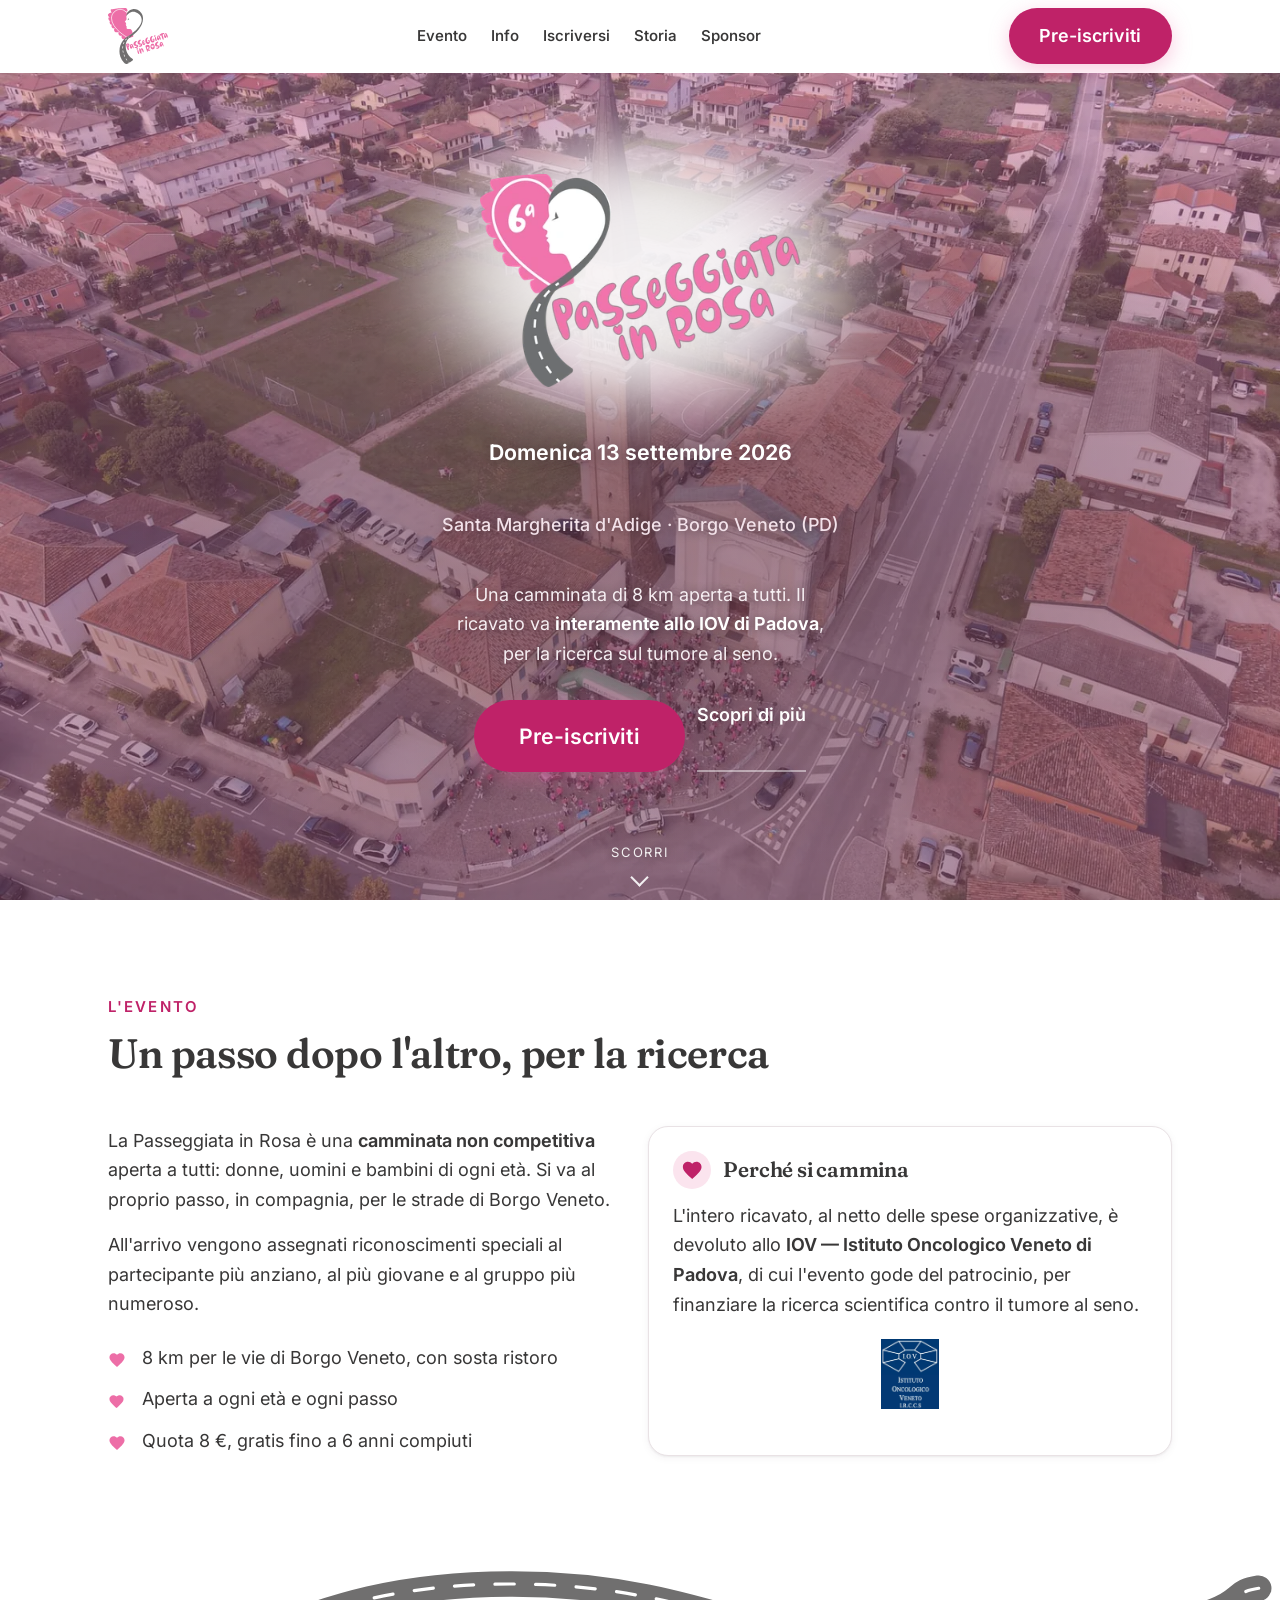
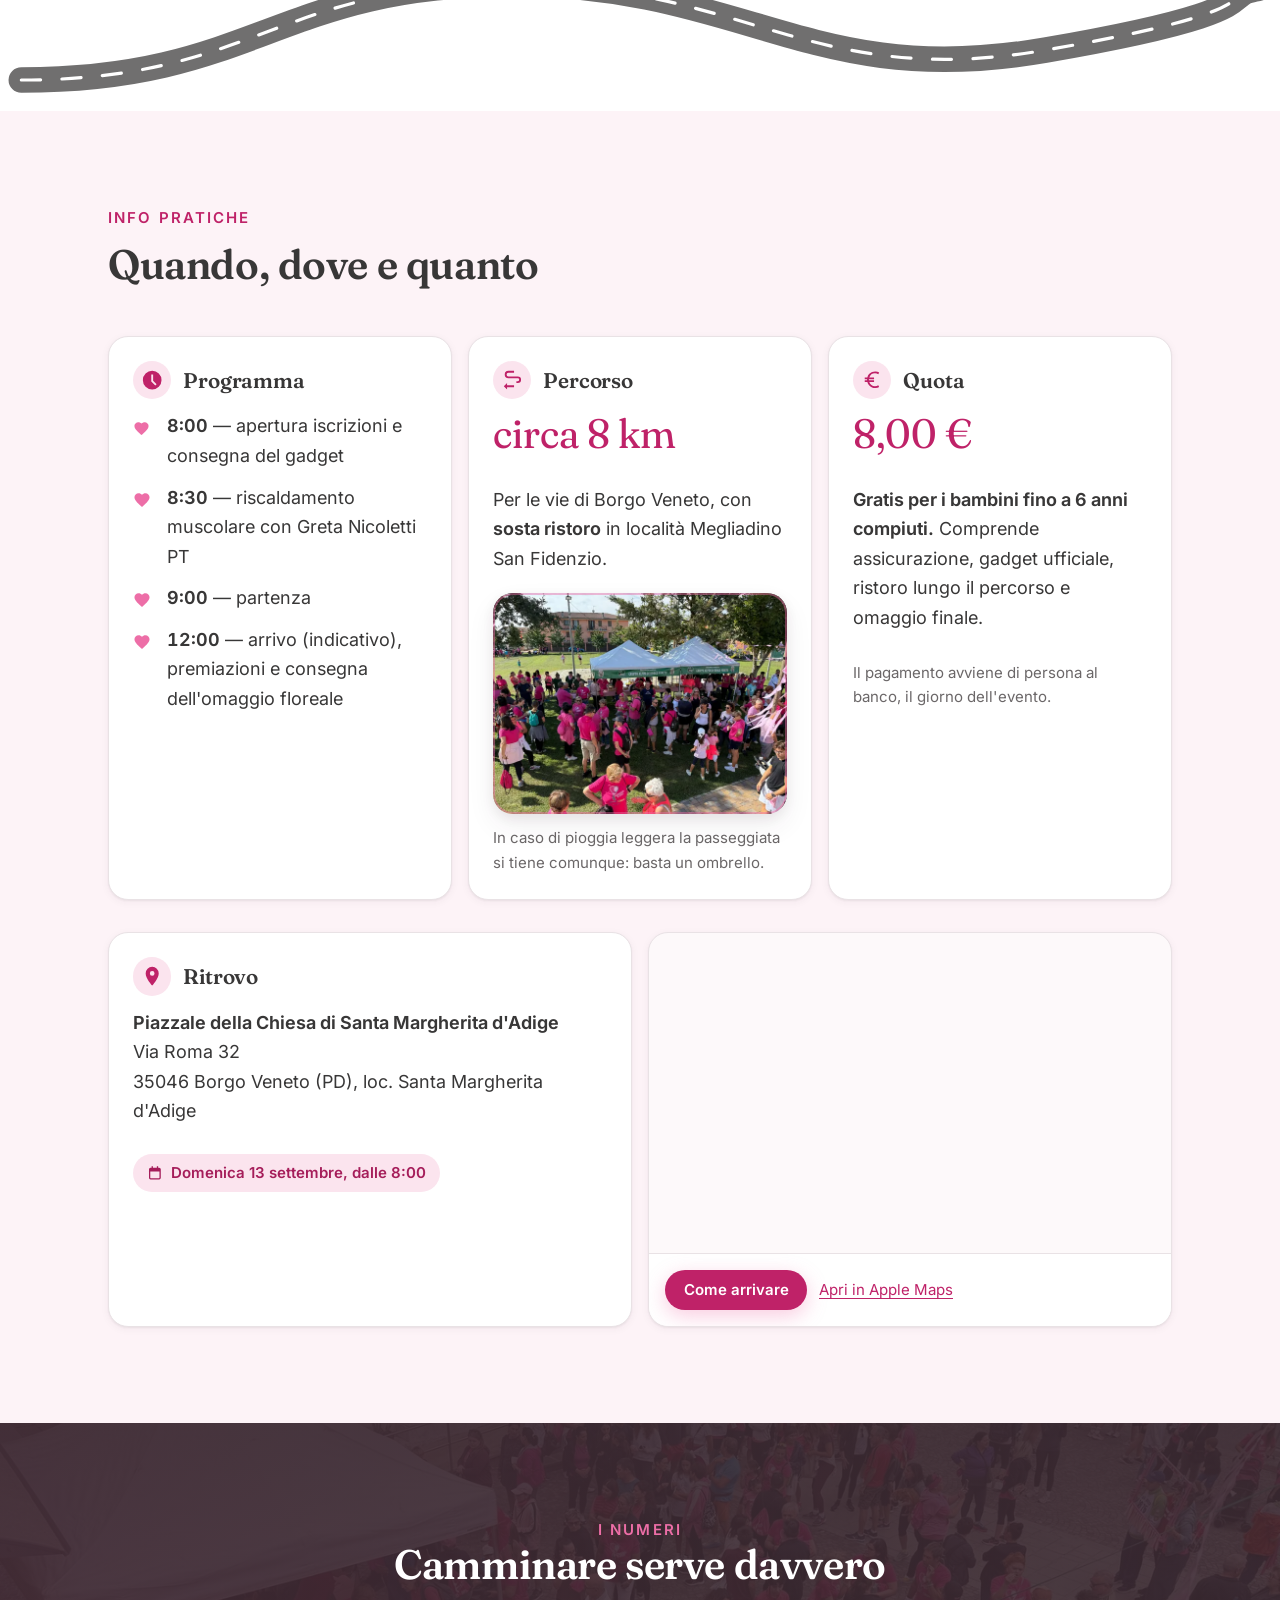
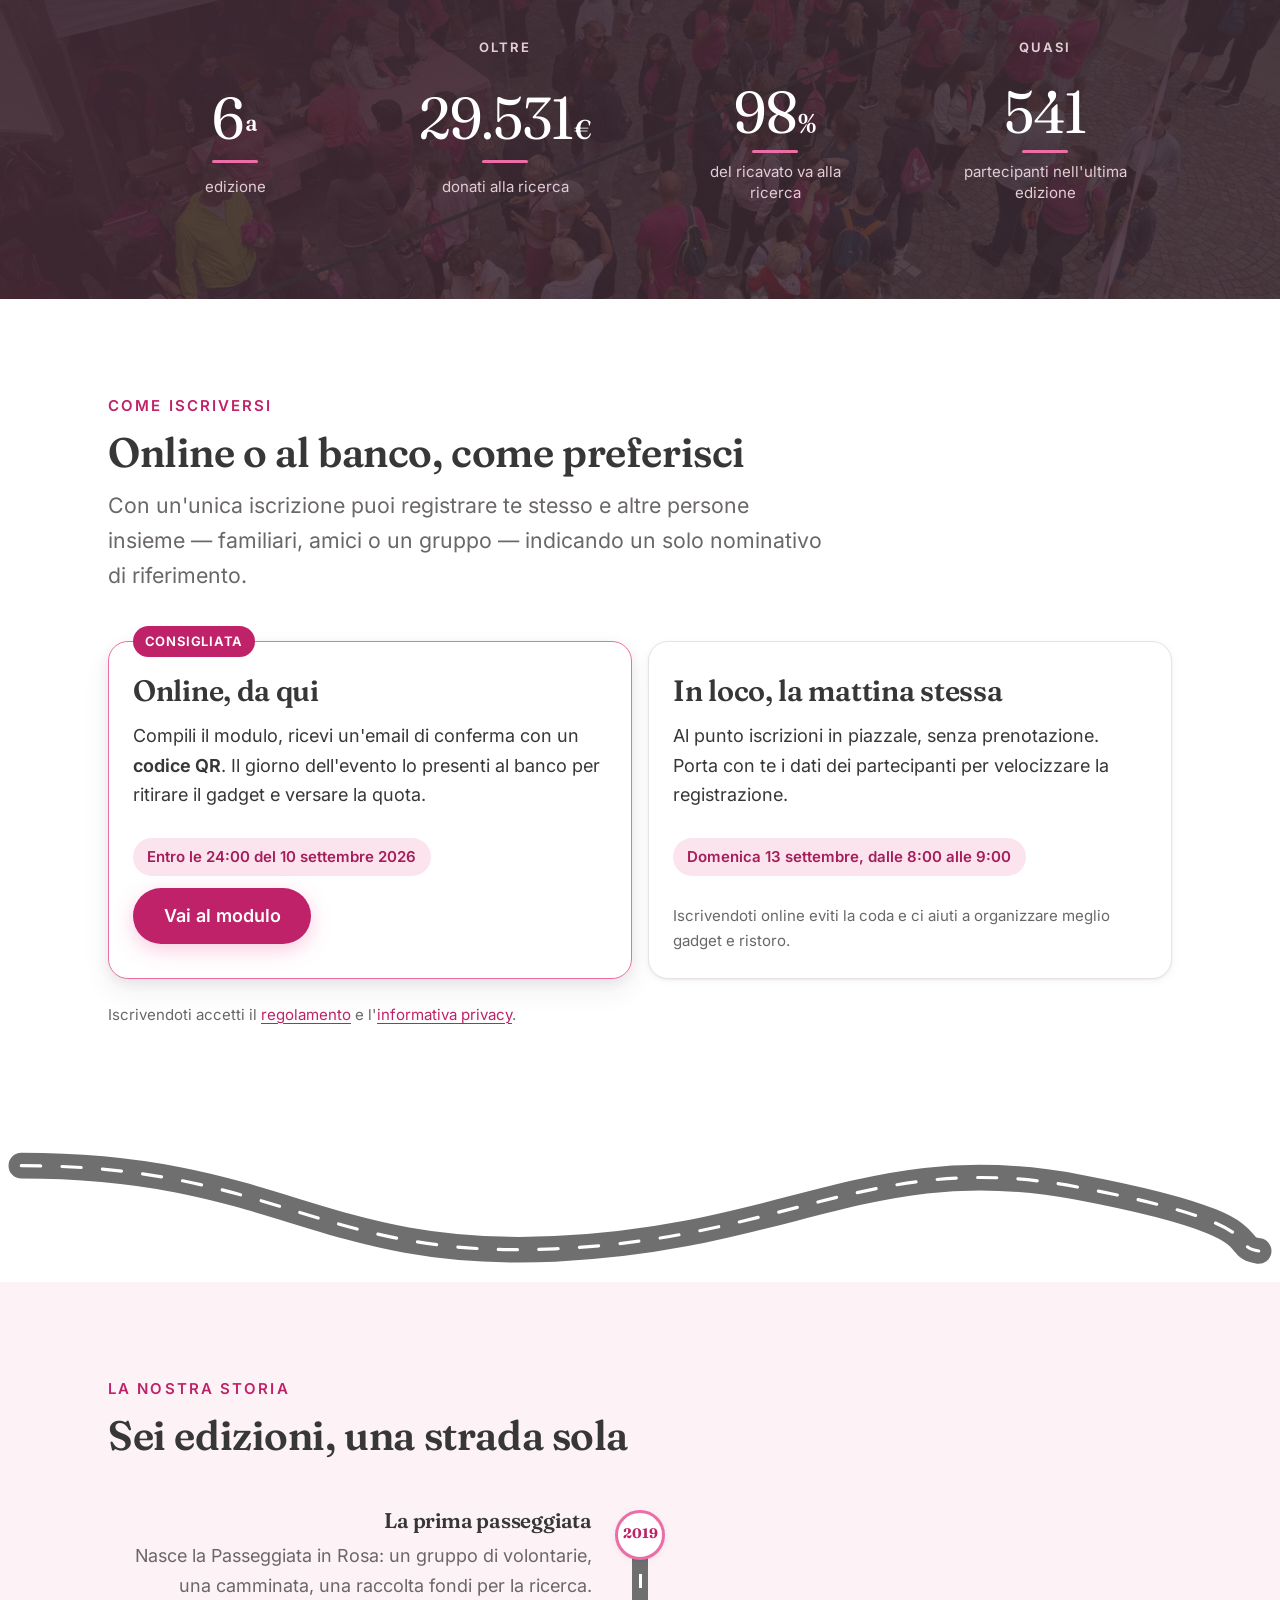
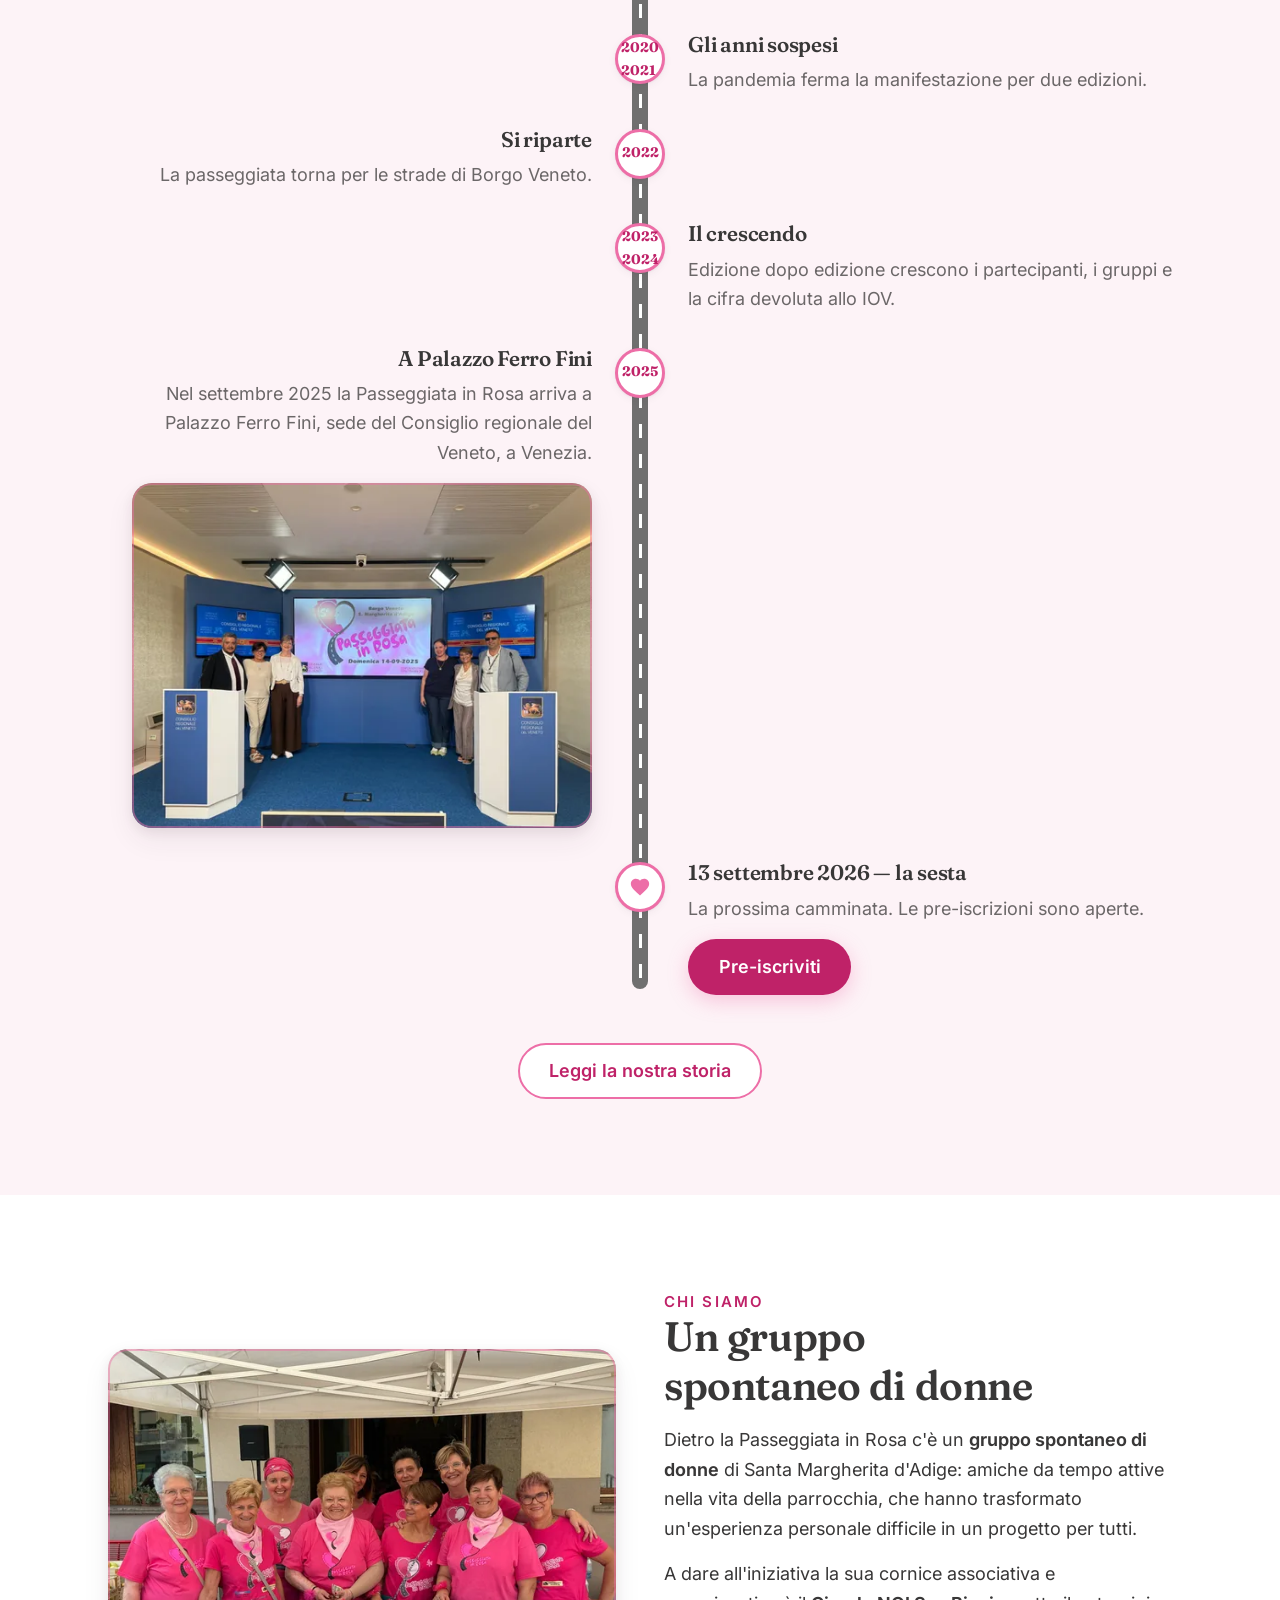
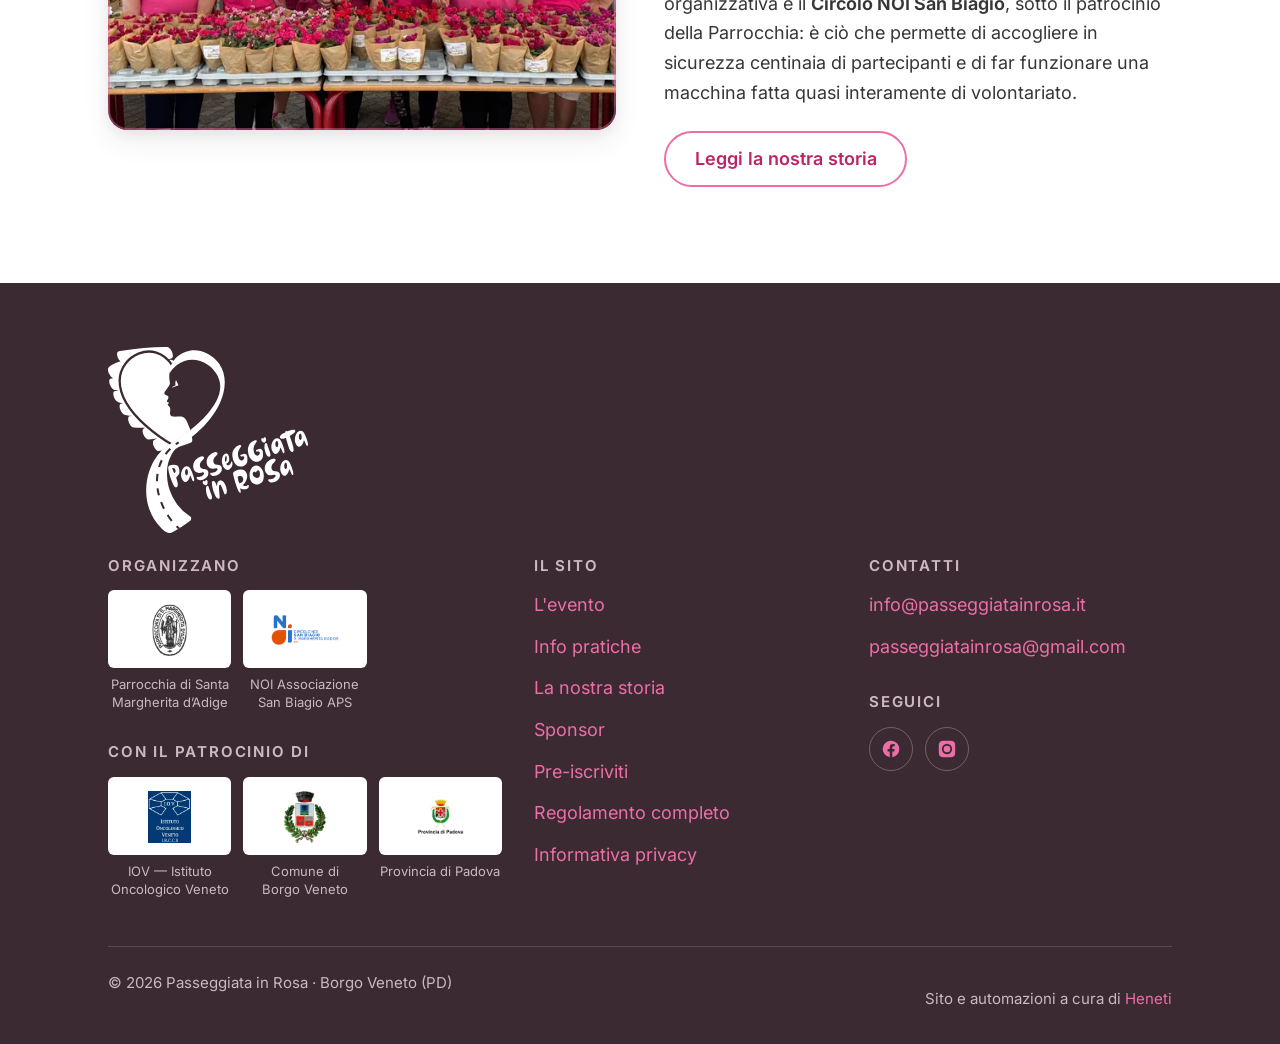
==== index.html @ 92f06113 "Loghi istituzionali con didascalia, indirizzo corretto e rifiniture di testo TESSERE UNIFORMI CON DI" ====
<!DOCTYPE html>
<html lang="it">
<head>
<meta charset="utf-8">
<meta name="viewport" content="width=device-width, initial-scale=1, viewport-fit=cover">
<title>Passeggiata in Rosa — Camminata benefica · 13 settembre 2026, Borgo Veneto</title>
<meta name="description" content="Camminata non competitiva di 8 km a Borgo Veneto (PD), domenica 13 settembre 2026. Il ricavato è interamente devoluto allo IOV di Padova per la ricerca sul tumore al seno. Quota 8 €, gratis fino a 6 anni compiuti.">

<!-- TODO GO-LIVE: togliere questa riga dopo il test end-to-end del form.
     Finche' c'e', il sito resta invisibile a Google. -->
<meta name="robots" content="noindex">

<link rel="canonical" href="https://passeggiatainrosa.it/">

<link rel="icon" href="/favicon.ico" sizes="32x32">
<link rel="icon" type="image/svg+xml" href="/assets/img/favicon.svg">
<link rel="icon" type="image/png" sizes="32x32" href="/assets/img/favicon-32.png">
<link rel="icon" type="image/png" sizes="16x16" href="/assets/img/favicon-16.png">
<link rel="apple-touch-icon" href="/assets/img/apple-touch-icon.png">
<meta name="theme-color" content="#3b2a32">

<meta property="og:type" content="website">
<meta property="og:locale" content="it_IT">
<meta property="og:title" content="Passeggiata in Rosa — Camminata benefica · 13 settembre 2026">
<meta property="og:description" content="Camminata non competitiva a Borgo Veneto. Il ricavato va allo IOV di Padova per la ricerca sul tumore al seno.">
<meta property="og:url" content="https://passeggiatainrosa.it/">
<meta property="og:image" content="https://passeggiatainrosa.it/assets/img/og-image.jpg">
<meta name="twitter:card" content="summary_large_image">
<meta name="twitter:title" content="Passeggiata in Rosa — Camminata benefica · 13 settembre 2026">

<link rel="preload" as="font" type="font/woff2" href="/assets/fonts/inter-latin-variable.woff2" crossorigin>
<link rel="preload" as="image" fetchpriority="high"
      imagesrcset="/assets/foto/foto-hero-640.webp 640w, /assets/foto/foto-hero-1000.webp 1000w, /assets/foto/foto-hero-1400.webp 1400w, /assets/foto/foto-hero-2000.webp 2000w"
      imagesizes="100vw">
<link rel="preload" as="image" fetchpriority="high"
      imagesrcset="/assets/img/logo-6a-edizione-400.webp 400w, /assets/img/logo-6a-edizione-640.webp 640w, /assets/img/logo-6a-edizione-900.webp 900w, /assets/img/logo-6a-edizione-1300.webp 1300w, /assets/img/logo-6a-edizione-1800.webp 1800w"
      imagesizes="(min-width: 640px) 320px, 62vw">
<link rel="stylesheet" href="/assets/css/base.css">
<link rel="stylesheet" href="/assets/css/site.css">
</head>
<body>

<a class="salta-al-contenuto" href="#contenuto">Salta al contenuto</a>

<!-- Sprite delle icone: definito una volta, riusato con <use>. -->
<svg width="0" height="0" style="position:absolute" aria-hidden="true" focusable="false">
  <symbol id="i-cuore" viewBox="0 0 24 24"><path d="M12 21.35l-1.45-1.32C5.4 15.36 2 12.28 2 8.5 2 5.42 4.42 3 7.5 3c1.74 0 3.41.81 4.5 2.09C13.09 3.81 14.76 3 16.5 3 19.58 3 22 5.42 22 8.5c0 3.78-3.4 6.86-8.55 11.54L12 21.35z"/></symbol>
  <symbol id="i-calendario" viewBox="0 0 24 24"><path d="M7 2v2H5.5A2.5 2.5 0 0 0 3 6.5v13A2.5 2.5 0 0 0 5.5 22h13a2.5 2.5 0 0 0 2.5-2.5v-13A2.5 2.5 0 0 0 18.5 4H17V2h-2v2H9V2H7zm-2 8h14v9.5a.5.5 0 0 1-.5.5h-13a.5.5 0 0 1-.5-.5V10z"/></symbol>
  <symbol id="i-pin" viewBox="0 0 24 24"><path d="M12 2a7 7 0 0 0-7 7c0 5.25 7 13 7 13s7-7.75 7-13a7 7 0 0 0-7-7zm0 9.5A2.5 2.5 0 1 1 12 6.5a2.5 2.5 0 0 1 0 5z"/></symbol>
  <symbol id="i-percorso" viewBox="0 0 24 24"><path d="M18 15h-1.5v-2H18a1.5 1.5 0 0 0 0-3H8a4 4 0 0 1 0-8h6v2H8a2 2 0 0 0 0 4h10a3.5 3.5 0 0 1 0 7zM6.5 22 3 18.5 6.5 15v2.5H14v2H6.5V22z"/></symbol>
  <symbol id="i-euro" viewBox="0 0 24 24"><path d="M15 18.5A6.5 6.5 0 0 1 8.9 14H14v-2H8.52a6.6 6.6 0 0 1 0-1H14V9H8.9A6.5 6.5 0 0 1 15 4.5c1.3 0 2.5.38 3.5 1.04l1-1.73A8.5 8.5 0 0 0 6.8 9H4v2h2.5a8.6 8.6 0 0 0 0 1H4v2h2.8a8.5 8.5 0 0 0 12.7 5.19l-1-1.73A6.44 6.44 0 0 1 15 18.5z"/></symbol>
  <symbol id="i-orologio" viewBox="0 0 24 24"><path d="M12 2a10 10 0 1 0 0 20 10 10 0 0 0 0-20zm1 10.59 3.7 3.7-1.41 1.42L11 13.41V6h2v6.59z"/></symbol>
  <symbol id="i-facebook" viewBox="0 0 24 24"><path d="M22 12a10 10 0 1 0-11.56 9.88v-6.99H7.9V12h2.54V9.8c0-2.5 1.49-3.89 3.77-3.89 1.1 0 2.24.2 2.24.2v2.46h-1.26c-1.24 0-1.63.77-1.63 1.56V12h2.78l-.45 2.89h-2.33v6.99A10 10 0 0 0 22 12z"/></symbol>
  <symbol id="i-instagram" viewBox="0 0 24 24"><path d="M12 2.16c3.2 0 3.58.01 4.85.07 1.17.05 1.8.25 2.23.41.56.22.96.48 1.38.9.42.42.68.82.9 1.38.16.42.36 1.06.41 2.23.06 1.26.07 1.64.07 4.85s-.01 3.58-.07 4.85c-.05 1.17-.25 1.8-.41 2.23-.22.56-.48.96-.9 1.38-.42.42-.82.68-1.38.9-.42.16-1.06.36-2.23.41-1.26.06-1.64.07-4.85.07s-3.58-.01-4.85-.07c-1.17-.05-1.8-.25-2.23-.41a3.8 3.8 0 0 1-1.38-.9 3.8 3.8 0 0 1-.9-1.38c-.16-.42-.36-1.06-.41-2.23C2.17 15.58 2.16 15.2 2.16 12s.01-3.58.07-4.85c.05-1.17.25-1.8.41-2.23.22-.56.48-.96.9-1.38.42-.42.82-.68 1.38-.9.42-.16 1.06-.36 2.23-.41C8.42 2.17 8.8 2.16 12 2.16zm0 3.68a6.16 6.16 0 1 0 0 12.32 6.16 6.16 0 0 0 0-12.32zm0 10.16a4 4 0 1 1 0-8 4 4 0 0 1 0 8zm7.84-10.4a1.44 1.44 0 1 1-2.88 0 1.44 1.44 0 0 1 2.88 0z"/></symbol>
</svg>

<header class="intestazione">
  <div class="contenitore">
    <a class="intestazione__logo" href="#" aria-label="Passeggiata in Rosa — inizio pagina">
      <img src="/assets/img/logo-passeggiata-rosa.svg" alt="Passeggiata in Rosa" width="92" height="85">
    </a>

    <nav class="navigazione" aria-label="Sezioni della pagina">
      <ul>
        <li><a href="#evento">Evento</a></li>
        <li><a href="#info">Info</a></li>
        <li><a href="#iscriversi">Iscriversi</a></li>
        <li><a href="#storia">Storia</a></li>
        <li><a href="/sponsor.html">Sponsor</a></li>
      </ul>
    </nav>


    <button class="menu-bottone" type="button" aria-expanded="false" aria-controls="menu-mobile" aria-label="Apri il menu">
      <span></span><span></span><span></span>
    </button>

    <div class="intestazione__azione">
      <a class="btn btn--primario" href="/iscrizione.html">Pre-iscriviti</a>
    </div>
  </div>
</header>

<main id="contenuto">

  <!-- ==================== HERO ==================== -->
  <section class="hero">
    <!-- Il titolo vive dentro il logo disegnato a mano: qui serve solo ai
         motori di ricerca e ai lettori di schermo. -->
    <h1 class="sr-only">6ª Passeggiata in Rosa — domenica 13 settembre 2026, Santa Margherita d'Adige, Borgo Veneto</h1>

    <div class="hero__foto">
      <picture>
        <source type="image/webp"
                srcset="/assets/foto/foto-hero-640.webp 640w,
                        /assets/foto/foto-hero-1000.webp 1000w,
                        /assets/foto/foto-hero-1400.webp 1400w,
                        /assets/foto/foto-hero-2000.webp 2000w"
                sizes="100vw">
        <img src="/assets/foto/foto-hero-1400.jpg" alt="" width="2000" height="1500" fetchpriority="high" decoding="async">
      </picture>
    </div>
    <div class="hero__velo"></div>

    <div class="contenitore hero__contenuto">

      <div class="hero__marchio">
        <picture>
          <source type="image/webp"
                  srcset="/assets/img/logo-6a-edizione-400.webp 400w,
                          /assets/img/logo-6a-edizione-640.webp 640w,
                          /assets/img/logo-6a-edizione-900.webp 900w,
                          /assets/img/logo-6a-edizione-1300.webp 1300w,
                          /assets/img/logo-6a-edizione-1800.webp 1800w"
                  sizes="(min-width: 640px) 320px, 62vw">
          <img src="/assets/img/logo-6a-edizione.png"
               alt="6ª Passeggiata in Rosa" width="900" height="598" fetchpriority="high">
        </picture>
      </div>

      <p class="hero__riga">Domenica 13 settembre 2026</p>

      <p class="hero__luogo">Santa Margherita d'Adige · Borgo Veneto (PD)</p>

      <p class="hero__causa">
        Una camminata di 8 km aperta a tutti. Il ricavato va
        <strong>interamente allo IOV di Padova</strong>, per la ricerca sul
        tumore al seno.
      </p>

      <div class="hero__azioni">
        <a class="btn btn--primario btn--grande" href="/iscrizione.html">Pre-iscriviti</a>
        <a class="hero__scopri" href="#evento">Scopri di più</a>
      </div>
    </div>

    <a class="hero__scorri" href="#evento" aria-label="Scorri alla sezione successiva">
      <span>Scorri</span>
      <i></i>
    </a>
  </section>

  <!-- ==================== L'EVENTO ==================== -->
  <section class="sezione" id="evento">
    <div class="contenitore">
      <div class="sezione__intestazione" data-rivela="0">
        <p class="occhiello">L'evento</p>
        <h2>Un passo dopo l&#39;altro, per la ricerca</h2>
      </div>

      <div class="griglia griglia--2">
        <div data-rivela="1">
          <p>
            La Passeggiata in Rosa è una <strong>camminata non competitiva</strong>
            aperta a tutti: donne, uomini e bambini di ogni età. Si va al
            proprio passo, in compagnia, per le strade di Borgo Veneto.
          </p>
          <p>
            All'arrivo vengono assegnati riconoscimenti speciali al partecipante
            più anziano, al più giovane e al gruppo più numeroso.
          </p>

          <ul class="elenco-cuori" style="margin-top:var(--sp-5)">
            <li>8 km per le vie di Borgo Veneto, con sosta ristoro</li>
            <li>Aperta a ogni età e ogni passo</li>
            <li>Quota 8 €, gratis fino a 6 anni compiuti</li>
          </ul>
        </div>

        <div class="scheda-info" data-rivela="2">
          <h3>
            <svg class="scheda-info__icona" width="38" height="38" fill="currentColor" aria-hidden="true"><use href="#i-cuore"/></svg>
            Perché si cammina
          </h3>
          <p>
            L'intero ricavato, al netto delle spese organizzative, è devoluto
            allo <strong>IOV — Istituto Oncologico Veneto di Padova</strong>,
            di cui l'evento gode del patrocinio, per finanziare la ricerca
            scientifica contro il tumore al seno.
          </p>

          <span class="marchio-iov">
            <picture>
              <source type="image/webp" srcset="/assets/loghi/logo-iov-irccs.webp">
              <img src="/assets/loghi/logo-iov-irccs.jpg" alt="IOV — Istituto Oncologico Veneto" loading="lazy">
            </picture>
          </span>
        </div>
      </div>
    </div>
  </section>

  <div class="divisorio-strada" aria-hidden="true">
    <svg class="strada-curva" viewBox="0 0 1200 150" width="1200" height="150" fill="none">
      <path class="strada-curva__asfalto" d="M20 120 C 240 120, 260 30, 480 30 S 760 130, 980 92 S 1140 40, 1180 34"/>
      <path class="strada-curva__linea" d="M20 120 C 240 120, 260 30, 480 30 S 760 130, 980 92 S 1140 40, 1180 34"/>
    </svg>
  </div>

  <!-- ==================== INFO PRATICHE ==================== -->
  <section class="sezione sezione--velo" id="info">
    <div class="contenitore">
      <div class="sezione__intestazione" data-rivela="0">
        <p class="occhiello">Info pratiche</p>
        <h2>Quando, dove e quanto</h2>
      </div>

      <div class="griglia griglia--3" style="margin-bottom:var(--sp-6)">

        <div class="scheda-info" data-rivela="1">
          <h3><svg class="scheda-info__icona" width="38" height="38" fill="currentColor" aria-hidden="true"><use href="#i-orologio"/></svg> Programma</h3>
          <ul class="elenco-cuori">
            <li><span class="orario">8:00</span> — apertura iscrizioni e consegna del gadget</li>
            <li><span class="orario">8:30</span> — riscaldamento muscolare con Greta Nicoletti PT</li>
            <li><span class="orario">9:00</span> — partenza</li>
            <li><span class="orario">12:00</span> — arrivo (indicativo), premiazioni e consegna dell'omaggio floreale</li>
          </ul>
        </div>

        <div class="scheda-info" data-rivela="2">
          <h3><svg class="scheda-info__icona" width="38" height="38" fill="currentColor" aria-hidden="true"><use href="#i-percorso"/></svg> Percorso</h3>
          <p class="dato-grande">circa 8 km</p>
          <p>
            Per le vie di Borgo Veneto, con <strong>sosta ristoro</strong> in
            località Megliadino San Fidenzio.
          </p>
          <div class="foto foto--larga" style="margin-top:var(--sp-2)">
            <picture>
              <source type="image/webp" srcset="/assets/foto/ristoro-600.webp 600w, /assets/foto/ristoro-1200.webp 1200w" sizes="(min-width:900px) 360px, 90vw">
              <img src="/assets/foto/ristoro-1200.jpg" alt="Il ristoro lungo il percorso della Passeggiata in Rosa" width="1200" height="900" loading="lazy" decoding="async">
            </picture>
          </div>
          <p class="piccolo tenue">
            In caso di pioggia leggera la passeggiata si tiene comunque:
            basta un ombrello.
          </p>
        </div>

        <div class="scheda-info" data-rivela="3">
          <h3><svg class="scheda-info__icona" width="38" height="38" fill="currentColor" aria-hidden="true"><use href="#i-euro"/></svg> Quota</h3>
          <p class="dato-grande">8,00 €</p>
          <p>
            <strong>Gratis per i bambini fino a 6 anni compiuti.</strong>
            Comprende assicurazione, gadget ufficiale, ristoro lungo il
            percorso e omaggio finale.
          </p>
          <p class="piccolo tenue">
            Il pagamento avviene di persona al banco, il giorno dell'evento.
          </p>
        </div>
      </div>

      <div class="griglia griglia--2">
        <div class="scheda-info" data-rivela="1">
          <h3><svg class="scheda-info__icona" width="38" height="38" fill="currentColor" aria-hidden="true"><use href="#i-pin"/></svg> Ritrovo</h3>
          <p>
            <strong>Piazzale della Chiesa di Santa Margherita d'Adige</strong><br>
            Via Roma 32<br>
            35046 Borgo Veneto (PD), loc. Santa Margherita d'Adige
          </p>
          <p>
            <span class="scadenza">
              <svg width="18" height="18" fill="currentColor" aria-hidden="true"><use href="#i-calendario"/></svg>
              Domenica 13 settembre, dalle 8:00
            </span>
          </p>
        </div>

        <div class="mappa" data-rivela="2">
          <iframe
            title="Mappa del punto di ritrovo: piazzale della Chiesa di Santa Margherita d'Adige"
            loading="lazy"
            referrerpolicy="no-referrer-when-downgrade"
            src="https://www.openstreetmap.org/export/embed.html?bbox=11.5486%2C45.2114%2C11.5636%2C45.2194&amp;layer=mapnik&amp;marker=45.21540%2C11.55603"></iframe>
          <div class="mappa__azioni">
            <a class="btn btn--primario btn--piccolo"
               href="https://www.google.com/maps/dir/?api=1&amp;destination=45.21540%2C11.55603"
               target="_blank" rel="noopener">Come arrivare</a>
            <a class="piccolo" href="https://maps.apple.com/?daddr=45.21540,11.55603"
               target="_blank" rel="noopener">Apri in Apple Maps</a>
          </div>
        </div>
      </div>
    </div>
  </section>

  <!-- ==================== BANDA NUMERI ==================== -->
  <section class="numeri">
    <div class="numeri__foto">
      <picture>
        <source type="image/webp" srcset="/assets/foto/gente_iscrizioni-768.webp 768w, /assets/foto/gente_iscrizioni-1400.webp 1400w, /assets/foto/gente_iscrizioni-2048.webp 2048w" sizes="100vw">
        <img src="/assets/foto/gente_iscrizioni-2048.jpg" alt="" width="2048" height="1536" loading="lazy" decoding="async">
      </picture>
    </div>
    <div class="numeri__velo"></div>

    <div class="contenitore">
      <div data-rivela="0">
        <p class="occhiello">I numeri</p>
        <h2>Camminare serve davvero</h2>
      </div>

      <div class="griglia-numeri">
        <div class="numero" data-rivela="1">
          <p class="numero__pre" aria-hidden="true">&nbsp;</p>
          <p class="numero__cifra"><span data-conta="6">6</span><small>ª</small></p>
          <span class="numero__filo"></span>
          <p class="numero__voce">edizione</p>
        </div>

        <div class="numero" data-rivela="2">
          <p class="numero__pre">oltre</p>
          <p class="numero__cifra"><span data-conta="30000">30.000</span><small>€</small></p>
          <span class="numero__filo"></span>
          <p class="numero__voce">donati alla ricerca</p>
        </div>

        <div class="numero" data-rivela="3">
          <p class="numero__pre" aria-hidden="true">&nbsp;</p>
          <p class="numero__cifra"><span data-conta="100">100</span><small>%</small></p>
          <span class="numero__filo"></span>
          <p class="numero__voce">del ricavato va alla ricerca</p>
        </div>

        <div class="numero" data-rivela="4">
          <p class="numero__pre">quasi</p>
          <p class="numero__cifra"><span data-conta="550">550</span></p>
          <span class="numero__filo"></span>
          <p class="numero__voce">partecipanti nell'ultima edizione</p>
        </div>
      </div>
    </div>
  </section>

  <!-- ==================== COME ISCRIVERSI ==================== -->
  <section class="sezione" id="iscriversi">
    <div class="contenitore">
      <div class="sezione__intestazione" data-rivela="0">
        <p class="occhiello">Come iscriversi</p>
        <h2>Online o al banco, come preferisci</h2>
        <p class="sommario">
          Con un'unica iscrizione puoi registrare te stesso e altre persone
          insieme — familiari, amici o un gruppo — indicando un solo
          nominativo di riferimento.
        </p>
      </div>

      <div class="griglia griglia--2" style="margin-top:var(--sp-6)">

        <div class="via via--consigliata" data-rivela="1">
          <span class="via__targa">Consigliata</span>
          <h3>Online, da qui</h3>
          <p>
            Compili il modulo, ricevi un'email di conferma con un
            <strong>codice QR</strong>. Il giorno dell'evento lo presenti al
            banco per ritirare il gadget e versare la quota.
          </p>
          <p><span class="scadenza">Entro le 24:00 del 10 settembre 2026</span></p>
          <div>
            <a class="btn btn--primario" href="/iscrizione.html">Vai al modulo</a>
          </div>
        </div>

        <div class="via" data-rivela="2">
          <h3>In loco, la mattina stessa</h3>
          <p>
            Al punto iscrizioni in piazzale, senza prenotazione. Porta con te
            i dati dei partecipanti per velocizzare la registrazione.
          </p>
          <p><span class="scadenza">Domenica 13 settembre, dalle 8:00 alle 9:00</span></p>
          <p class="piccolo tenue">
            Iscrivendoti online eviti la coda e ci aiuti a organizzare meglio
            gadget e ristoro.
          </p>
        </div>
      </div>

      <p class="piccolo tenue" style="margin-top:var(--sp-5)">
        Iscrivendoti accetti il <a href="/regolamento.html">regolamento</a> e
        l'<a href="/privacy.html">informativa privacy</a>.
      </p>
    </div>
  </section>

  <div class="divisorio-strada" aria-hidden="true">
    <svg class="strada-curva" viewBox="0 0 1200 150" width="1200" height="150" fill="none">
      <path class="strada-curva__asfalto" d="M20 40 C 260 40, 300 128, 520 118 S 820 24, 1010 60 S 1150 116, 1180 120"/>
      <path class="strada-curva__linea" d="M20 40 C 260 40, 300 128, 520 118 S 820 24, 1010 60 S 1150 116, 1180 120"/>
    </svg>
  </div>

  <!-- ==================== LA NOSTRA STORIA ==================== -->
  <section class="sezione sezione--velo" id="storia">
    <div class="contenitore">
      <div class="sezione__intestazione" data-rivela="0">
        <p class="occhiello">La nostra storia</p>
        <h2>Sei edizioni, una strada sola</h2>
      </div>

      <!-- TESTI PROVVISORI: contenuti/CHI-SIAMO.md non esiste ancora nel
           repo. Qui ci sono solo le tappe indicate dagli organizzatori,
           senza dettagli inventati. Da sostituire appena arriva il testo. -->
      <div class="storia">

        <div class="tappa" data-rivela="1">
          <span class="tappa__bollo">2019</span>
          <h3>La prima passeggiata</h3>
          <p>Nasce la Passeggiata in Rosa: un gruppo di volontarie, una camminata, una raccolta fondi per la ricerca.</p>
        </div>

        <div class="tappa" data-rivela="2">
          <span class="tappa__bollo">2020<br>2021</span>
          <h3>Gli anni sospesi</h3>
          <p>La pandemia ferma la manifestazione per due edizioni.</p>
        </div>

        <div class="tappa" data-rivela="3">
          <span class="tappa__bollo">2022</span>
          <h3>Si riparte</h3>
          <p>La passeggiata torna per le strade di Borgo Veneto.</p>
        </div>

        <div class="tappa" data-rivela="4">
          <span class="tappa__bollo">2023<br>2024</span>
          <h3>Il crescendo</h3>
          <p>Edizione dopo edizione crescono i partecipanti, i gruppi e la cifra devoluta allo IOV.</p>
        </div>

        <div class="tappa" data-rivela="5">
          <span class="tappa__bollo">2025</span>
          <h3>A Palazzo Ferro Fini</h3>
          <p>Nel settembre 2025 la Passeggiata in Rosa arriva a Palazzo Ferro Fini, sede del Consiglio regionale del Veneto, a Venezia.</p>
          <div class="foto foto--larga">
            <picture>
              <source type="image/webp" srcset="/assets/foto/palazzo_ferro_fini-500.webp 500w, /assets/foto/palazzo_ferro_fini-1000.webp 1000w" sizes="(min-width:780px) 440px, 90vw">
              <img src="/assets/foto/palazzo_ferro_fini-1000.jpg" alt="La Passeggiata in Rosa a Palazzo Ferro Fini, settembre 2025" width="1000" height="750" loading="lazy" decoding="async">
            </picture>
          </div>
        </div>

        <div class="tappa" data-rivela="6">
          <span class="tappa__bollo"><svg width="22" height="22" fill="currentColor" aria-hidden="true"><use href="#i-cuore"/></svg></span>
          <h3>13 settembre 2026 — la sesta</h3>
          <p>La prossima camminata. Le pre-iscrizioni sono aperte.</p>
          <div style="margin-top:var(--sp-4)">
            <a class="btn btn--primario" href="/iscrizione.html">Pre-iscriviti</a>
          </div>
        </div>

      </div>

      <div style="display:flex;justify-content:center;margin-top:var(--sp-7)">
        <a class="btn btn--secondario" href="/storia.html">Leggi la nostra storia</a>
      </div>
    </div>
  </section>

  <!-- ==================== CHI SIAMO ==================== -->
  <section class="sezione" id="chi-siamo">
    <div class="contenitore">
      <div class="griglia griglia--2" style="align-items:center;gap:var(--sp-7)">

        <div class="foto foto--larga" data-rivela="1">
          <picture>
            <source type="image/webp" srcset="/assets/foto/organizzatrici-600.webp 600w, /assets/foto/organizzatrici-1100.webp 1100w" sizes="(min-width:640px) 520px, 90vw">
            <img src="/assets/foto/organizzatrici-1100.jpg" alt="Le organizzatrici della Passeggiata in Rosa" width="1100" height="825" loading="lazy" decoding="async">
          </picture>
        </div>

        <div data-rivela="2">
          <p class="occhiello">Chi siamo</p>
          <h2 style="margin-bottom:var(--sp-4)">Un gruppo spontaneo di donne</h2>
          <p>
            Dietro la Passeggiata in Rosa c'è un <strong>gruppo spontaneo di
            donne</strong> di Santa Margherita d'Adige: amiche da tempo attive
            nella vita della parrocchia, che hanno trasformato un'esperienza
            personale difficile in un progetto per tutti.
          </p>
          <p>
            A dare all'iniziativa la sua cornice associativa e organizzativa è il
            <strong>Circolo NOI San Biagio</strong>, sotto il patrocinio della
            Parrocchia: è ciò che permette di accogliere in sicurezza centinaia
            di partecipanti e di far funzionare una macchina fatta quasi
            interamente di volontariato.
          </p>
          <div style="margin-top:var(--sp-5)">
            <a class="btn btn--secondario" href="/storia.html">Leggi la nostra storia</a>
          </div>
        </div>
      </div>
    </div>
  </section>

</main>

<!-- ==================== PIEDE ==================== -->
<footer class="piede su-scuro">
  <div class="contenitore">

    <img class="piede__logo" src="/assets/img/logo-passeggiata-rosa-bianco.svg"
         alt="Passeggiata in Rosa" width="200" height="186" loading="lazy">

    <div class="piede__griglia">

      <div>
        <h3>Organizzano</h3>
        <div class="loghi-istituzionali" style="margin-bottom:var(--sp-6)">
          <div class="marchio-ist">
            <span class="marchio-ist__piastrella">
              <picture>
                <source type="image/webp" srcset="/assets/loghi/parrocchia-santa-margherita.webp">
                <img src="/assets/loghi/parrocchia-santa-margherita.png" alt="Parrocchia di Santa Margherita d'Adige" loading="lazy">
              </picture>
            </span>
            <span class="marchio-ist__nome">Parrocchia di Santa Margherita d&rsquo;Adige</span>
          </div>
          <div class="marchio-ist">
            <span class="marchio-ist__piastrella">
              <picture>
                <source type="image/webp" srcset="/assets/loghi/noi-san-biagio.webp">
                <img src="/assets/loghi/noi-san-biagio.png" alt="NOI Associazione San Biagio APS" loading="lazy">
              </picture>
            </span>
            <span class="marchio-ist__nome">NOI Associazione San Biagio APS</span>
          </div>
        </div>

        <h3>Con il patrocinio di</h3>
        <div class="loghi-istituzionali">
          <div class="marchio-ist">
            <span class="marchio-ist__piastrella">
              <picture>
                <source type="image/webp" srcset="/assets/loghi/logo-iov-irccs.webp">
                <img src="/assets/loghi/logo-iov-irccs.jpg" alt="IOV — Istituto Oncologico Veneto" loading="lazy">
              </picture>
            </span>
            <span class="marchio-ist__nome">IOV &mdash; Istituto Oncologico Veneto</span>
          </div>
          <div class="marchio-ist">
            <span class="marchio-ist__piastrella">
              <picture>
                <source type="image/webp" srcset="/assets/loghi/comune-borgo-veneto.webp">
                <img src="/assets/loghi/comune-borgo-veneto.png" alt="Comune di Borgo Veneto" loading="lazy">
              </picture>
            </span>
            <span class="marchio-ist__nome">Comune di Borgo Veneto</span>
          </div>
          <div class="marchio-ist">
            <span class="marchio-ist__piastrella">
              <picture>
                <source type="image/webp" srcset="/assets/loghi/provincia-di-padova.webp">
                <img src="/assets/loghi/provincia-di-padova.png" alt="Provincia di Padova" loading="lazy">
              </picture>
            </span>
            <span class="marchio-ist__nome">Provincia di Padova</span>
          </div>
        </div>
      </div>

      <div>
        <h3>Il sito</h3>
        <ul>
          <li><a href="#evento">L'evento</a></li>
          <li><a href="#info">Info pratiche</a></li>
          <li><a href="#storia">La nostra storia</a></li>
          <li><a href="/sponsor.html">Sponsor</a></li>
          <li><a href="/iscrizione.html">Pre-iscriviti</a></li>
          <li><a href="/regolamento.html">Regolamento completo</a></li>
          <li><a href="/privacy.html">Informativa privacy</a></li>
        </ul>
      </div>

      <div>
        <h3>Contatti</h3>
        <ul>
          <li><a href="mailto:info@passeggiatainrosa.it">info@passeggiatainrosa.it</a></li>
          <li><a href="mailto:passeggiatainrosa@gmail.com">passeggiatainrosa@gmail.com</a></li>
        </ul>

        <h3 style="margin-top:var(--sp-6)">Seguici</h3>
        <div class="social">
          <a href="https://www.facebook.com/passeggiatainrosa/" target="_blank" rel="noopener" aria-label="Passeggiata in Rosa su Facebook">
            <svg width="20" height="20" fill="currentColor" aria-hidden="true"><use href="#i-facebook"/></svg>
          </a>
          <a href="https://www.instagram.com/passeggiata.in.rosa/" target="_blank" rel="noopener" aria-label="Passeggiata in Rosa su Instagram">
            <svg width="20" height="20" fill="currentColor" aria-hidden="true"><use href="#i-instagram"/></svg>
          </a>
        </div>
      </div>
    </div>

    <div class="piede__firma">
      <p>© 2026 Passeggiata in Rosa · Borgo Veneto (PD)</p>
      <p>Sito e automazioni a cura di <a href="https://heneti.it" target="_blank" rel="noopener">Heneti</a></p>
    </div>
  </div>
</footer>

<!-- Barra sempre a portata di pollice: e' la ragione per cui questa pagina esiste. -->
<div class="barra-pollice">
  <a class="btn btn--primario" href="/iscrizione.html">Pre-iscriviti</a>
  <span class="barra-pollice__nota">Online entro il 10 settembre · 8 € a persona</span>
</div>

<!-- Navigazione mobile: overlay a tutta pagina, voci grandi e ben distanziate.
     Vive in menu.js ed e costruito su <dialog>, come la lightbox. -->
<dialog class="menu" id="menu-mobile" aria-label="Menu di navigazione">
  <div class="menu__testata">
    <img src="/assets/img/logo-passeggiata-rosa.svg" alt="Passeggiata in Rosa" width="48" height="45">
    <button class="menu__chiudi" type="button" aria-label="Chiudi il menu">&times;</button>
  </div>

  <nav aria-label="Sezioni del sito">
    <ul class="menu__voci">
        <li><a href="#evento">Evento</a></li>
        <li><a href="#info">Info pratiche</a></li>
        <li><a href="#iscriversi">Come iscriversi</a></li>
        <li><a href="#storia">La nostra storia</a></li>
        <li><a href="/sponsor.html">Sponsor</a></li>
    </ul>
  </nav>

  <div class="menu__piede">
    <a class="btn btn--primario btn--grande" href="/iscrizione.html">Pre-iscriviti</a>
    <p>Online entro il 10 settembre &middot; 8 &euro; a persona</p>
  </div>
</dialog>

<script src="/assets/js/sito.js" defer></script>
<script src="/assets/js/menu.js" defer></script>
</body>
</html>
---- assets/css/base.css ----
/* =========================================================================
   Passeggiata in Rosa — base.css
   Design system: variabili, reset, tipografia, bottoni, motivo "strada".
   Fonte unica dei valori: non scrivere colori/spaziature a mano altrove.
   ========================================================================= */

/* -------------------------------------------------------------------------
   1. FONT — self-hosted, nessuna CDN. Variable font: un file per famiglia.
   ------------------------------------------------------------------------- */

@font-face {
  font-family: 'Fraunces';
  font-style: normal;
  font-weight: 100 900;
  font-display: swap;
  src: url('../fonts/fraunces-latin-variable.woff2') format('woff2');
  unicode-range: U+0000-00FF, U+0131, U+0152-0153, U+02BB-02BC, U+02C6,
    U+02DA, U+02DC, U+0304, U+0308, U+0329, U+2000-206F, U+2074, U+20AC,
    U+2122, U+2191, U+2193, U+2212, U+2215, U+FEFF, U+FFFD;
}

@font-face {
  font-family: 'Inter';
  font-style: normal;
  font-weight: 100 900;
  font-display: swap;
  src: url('../fonts/inter-latin-variable.woff2') format('woff2');
  unicode-range: U+0000-00FF, U+0131, U+0152-0153, U+02BB-02BC, U+02C6,
    U+02DA, U+02DC, U+0304, U+0308, U+0329, U+2000-206F, U+2074, U+20AC,
    U+2122, U+2191, U+2193, U+2212, U+2215, U+FEFF, U+FFFD;
}

/* -------------------------------------------------------------------------
   2. VARIABILI
   ------------------------------------------------------------------------- */

:root {
  /* --- Colori brand (dal logo vettoriale) --- */
  --rosa: #ed6ea7;          /* rosa del logo — DECORATIVO: 2.8:1 su bianco,
                               non usarlo per testo o icone informative */
  --grigio: #706f6f;        /* grigio del logo — la "strada"; 5.0:1 su bianco */

  /* --- Varianti accessibili del rosa (per testo, link, bottoni) --- */
  --rosa-testo: #bf2268;    /* 5.8:1 su bianco — AA testo normale */
  --rosa-scuro: #a51d5a;    /* 7.2:1 su bianco — hover / stati premuti */
  --rosa-tenue: #fbe4ee;    /* fondi e riempimenti tenui */
  --rosa-velo: #fdf3f7;     /* fondo sezione alternata */

  /* --- Neutri --- */
  --testo: #383737;         /* 11.9:1 — testo corrente */
  --testo-tenue: #6b6768;   /* 5.4:1 — testo secondario, didascalie */
  --bordo: #e9e2e5;
  --sfondo: #ffffff;
  --sfondo-alt: #fdf9fa;
  --scuro: #3b2a32;         /* fondo scuro brandizzato (footer, hero scuro) */

  /* --- Stati --- */
  --errore: #b3261e;
  --successo: #1f7a52;

  /* --- Tipografia --- */
  --font-titoli: 'Fraunces', Georgia, 'Times New Roman', serif;
  --font-testo: 'Inter', -apple-system, BlinkMacSystemFont, 'Segoe UI',
    Roboto, Helvetica, Arial, sans-serif;

  /* Scala fluida mobile-first: il minimo vale a 360px, il massimo a ~1200px */
  --t-xs: 0.8125rem;
  --t-sm: clamp(0.875rem, 0.85rem + 0.12vw, 0.9375rem);
  --t-base: clamp(1rem, 0.96rem + 0.2vw, 1.125rem);
  --t-lg: clamp(1.125rem, 1.05rem + 0.35vw, 1.375rem);
  --t-xl: clamp(1.375rem, 1.2rem + 0.8vw, 1.875rem);
  --t-2xl: clamp(1.75rem, 1.45rem + 1.4vw, 2.75rem);
  --t-3xl: clamp(2.25rem, 1.7rem + 2.6vw, 4rem);
  --t-4xl: clamp(2.75rem, 1.9rem + 4vw, 5.5rem);

  --lh-stretta: 1.08;
  --lh-titolo: 1.18;
  --lh-media: 1.4;
  --lh-testo: 1.65;

  /* --- Spaziature (scala 4px) --- */
  --sp-1: 0.25rem;
  --sp-2: 0.5rem;
  --sp-3: 0.75rem;
  --sp-4: 1rem;
  --sp-5: 1.5rem;
  --sp-6: 2rem;
  --sp-7: 3rem;
  --sp-8: 4rem;
  --sp-9: 6rem;
  --sp-10: 8rem;

  /* --- Raggi --- */
  --r-sm: 6px;
  --r-md: 12px;
  --r-lg: 20px;
  --r-xl: 32px;
  --r-pill: 999px;

  /* --- Ombre (tinte di prugna, mai nero puro) --- */
  --ombra-1: 0 1px 2px rgba(59, 42, 50, 0.06), 0 2px 8px rgba(59, 42, 50, 0.05);
  --ombra-2: 0 4px 12px rgba(59, 42, 50, 0.08), 0 12px 28px rgba(59, 42, 50, 0.07);
  --ombra-3: 0 8px 24px rgba(59, 42, 50, 0.10), 0 24px 56px rgba(59, 42, 50, 0.09);
  --ombra-rosa: 0 6px 20px rgba(237, 110, 167, 0.35);

  /* --- Layout --- */
  --larghezza-max: 1160px;
  --larghezza-testo: 68ch;
  --margine-pagina: clamp(1rem, 5vw, 3rem);

  /* --- Movimento --- */
  --transizione: 180ms cubic-bezier(0.2, 0, 0.2, 1);
}

/* -------------------------------------------------------------------------
   3. RESET
   ------------------------------------------------------------------------- */

*,
*::before,
*::after { box-sizing: border-box; }

* { margin: 0; }

html {
  -webkit-text-size-adjust: 100%;
  scroll-behavior: smooth;
  scroll-padding-top: var(--sp-7);
}

body {
  min-height: 100vh;
  background: var(--sfondo);
  color: var(--testo);
  font-family: var(--font-testo);
  font-size: var(--t-base);
  line-height: var(--lh-testo);
  font-synthesis-weight: none;
  text-rendering: optimizeLegibility;
  -webkit-font-smoothing: antialiased;
}

img,
picture,
svg,
video {
  display: block;
  max-width: 100%;
  height: auto;
}

input,
button,
textarea,
select {
  font: inherit;
  color: inherit;
}

button { background: none; border: none; }

p,
li,
h1,
h2,
h3,
h4 { overflow-wrap: break-word; }

ul[class],
ol[class] {
  list-style: none;
  padding: 0;
}

:target { scroll-margin-top: var(--sp-7); }

/* Accessibilita: un solo anello di focus, sempre visibile, mai rimosso. */
:focus-visible {
  outline: 3px solid var(--rosa);
  outline-offset: 2px;
  border-radius: var(--r-sm);
}

@media (prefers-reduced-motion: reduce) {
  html { scroll-behavior: auto; }
  *,
  *::before,
  *::after {
    animation-duration: 0.01ms !important;
    animation-iteration-count: 1 !important;
    transition-duration: 0.01ms !important;
  }
}

/* -------------------------------------------------------------------------
   4. TIPOGRAFIA
   Fraunces e' variabile su opsz/SOFT/WONK: opsz alto stringe le forme nei
   titoli grandi, SOFT arrotonda i terminali (calore), WONK e' riservato a
   pochi accenti perche' a testo corrente stanca.
   ------------------------------------------------------------------------- */

h1, h2, h3, h4,
.titolo {
  font-family: var(--font-titoli);
  font-weight: 600;
  line-height: var(--lh-titolo);
  color: var(--testo);
  letter-spacing: -0.01em;
  font-variation-settings: 'opsz' 48, 'SOFT' 40, 'WONK' 0;
  text-wrap: balance;
}

h1, .t-3xl { font-size: var(--t-3xl); line-height: var(--lh-stretta);
  font-variation-settings: 'opsz' 96, 'SOFT' 50, 'WONK' 0; }
h2, .t-2xl { font-size: var(--t-2xl); }
h3, .t-xl  { font-size: var(--t-xl); }
h4, .t-lg  { font-size: var(--t-lg); }

.t-4xl { font-size: var(--t-4xl); line-height: var(--lh-stretta);
  font-variation-settings: 'opsz' 144, 'SOFT' 60, 'WONK' 1; }

/* Occhiello sopra i titoli di sezione */
.occhiello {
  font-family: var(--font-testo);
  font-size: var(--t-sm);
  font-weight: 600;
  letter-spacing: 0.14em;
  text-transform: uppercase;
  color: var(--rosa-testo);
  line-height: var(--lh-media);
}

.sommario {
  font-size: var(--t-lg);
  color: var(--testo-tenue);
  max-width: var(--larghezza-testo);
  text-wrap: pretty;
}

.piccolo { font-size: var(--t-sm); }
.minuscolo { font-size: var(--t-xs); }
.tenue { color: var(--testo-tenue); }
.testo-rosa { color: var(--rosa-testo); }

p + p { margin-top: var(--sp-4); }

strong, b { font-weight: 650; }

a {
  color: var(--rosa-testo);
  text-decoration-thickness: 1px;
  text-underline-offset: 0.18em;
  transition: color var(--transizione);
}

a:hover { color: var(--rosa-scuro); }

/* -------------------------------------------------------------------------
   5. BOTTONI
   Nota: il rosa del logo (--rosa) NON regge il testo bianco (2.8:1), quindi
   i bottoni pieni usano --rosa-testo. Il rosa del logo resta sui decori.
   ------------------------------------------------------------------------- */

.btn {
  display: inline-flex;
  align-items: center;
  justify-content: center;
  gap: var(--sp-2);
  padding: 0.85em 1.6em;
  border: 2px solid transparent;
  border-radius: var(--r-pill);
  font-family: var(--font-testo);
  font-size: var(--t-base);
  font-weight: 600;
  line-height: 1.2;
  text-align: center;
  text-decoration: none;
  cursor: pointer;
  transition: background-color var(--transizione), border-color var(--transizione),
    color var(--transizione), transform var(--transizione), box-shadow var(--transizione);
}

.btn:active { transform: translateY(1px); }

.btn[disabled],
.btn[aria-disabled='true'] {
  opacity: 0.5;
  cursor: not-allowed;
  transform: none;
  box-shadow: none;
}

.btn--primario {
  background: var(--rosa-testo);
  color: #fff;
  box-shadow: var(--ombra-rosa);
}
.btn--primario:hover { background: var(--rosa-scuro); color: #fff; }

.btn--secondario {
  background: #fff;
  color: var(--rosa-testo);
  border-color: var(--rosa);
}
.btn--secondario:hover {
  background: var(--rosa-velo);
  border-color: var(--rosa-testo);
  color: var(--rosa-scuro);
}

.btn--fantasma {
  background: transparent;
  color: var(--testo);
  border-color: var(--bordo);
}
.btn--fantasma:hover { border-color: var(--grigio); background: var(--sfondo-alt); }

.btn--piccolo { padding: 0.6em 1.1em; font-size: var(--t-sm); }

/* -------------------------------------------------------------------------
   6. MOTIVO "STRADA E CUORE"
   Il logo e' una strada grigia che incornicia un cuore rosa: la strada e' il
   filo che lega le sezioni, il cuore segna i punti di svolta.
   ------------------------------------------------------------------------- */

/* 6a. Strada dritta — separatore orizzontale, sola CSS. */
.strada {
  position: relative;
  height: var(--strada-spessore, 16px);
  border-radius: var(--r-pill);
  background: var(--grigio);
  overflow: hidden;
}

.strada::after {
  content: '';
  position: absolute;
  top: 50%;
  left: 0;
  right: 0;
  height: 3px;
  transform: translateY(-50%);
  background: repeating-linear-gradient(
    to right,
    #fff 0 20px,
    transparent 20px 40px
  );
}

.strada--sottile { --strada-spessore: 10px; }
.strada--sottile::after { height: 2px; }

/* 6b. Separatore di sezione: la strada che incornicia il cuore. */
.strada-sep {
  display: flex;
  align-items: center;
  gap: var(--sp-4);
  margin: var(--sp-8) 0;
}

.strada-sep .strada { flex: 1; }

.strada-sep .cuore {
  flex: none;
  width: 28px;
  height: 28px;
  color: var(--rosa);
  filter: drop-shadow(0 2px 6px rgba(237, 110, 167, 0.45));
}

/* 6c. Cuore riutilizzabile (icona, pallino di elenco, accento). */
.cuore {
  display: inline-block;
  width: 1em;
  height: 1em;
  color: var(--rosa);
  fill: currentColor;
  vertical-align: -0.125em;
}

/* Elenco puntato con cuori al posto dei bullet. */
.elenco-cuori {
  list-style: none;
  padding: 0;
  display: grid;
  gap: var(--sp-3);
}

.elenco-cuori > li {
  position: relative;
  padding-left: 1.9em;
}

.elenco-cuori > li::before {
  content: '';
  position: absolute;
  left: 0;
  top: 0.45em;
  width: 1em;
  height: 1em;
  background: var(--rosa);
  -webkit-mask: var(--cuore-mask) center / contain no-repeat;
  mask: var(--cuore-mask) center / contain no-repeat;
}

:root {
  --cuore-mask: url("data:image/svg+xml,%3Csvg xmlns='http://www.w3.org/2000/svg' viewBox='0 0 24 24'%3E%3Cpath d='M12 21.35l-1.45-1.32C5.4 15.36 2 12.28 2 8.5 2 5.42 4.42 3 7.5 3c1.74 0 3.41.81 4.5 2.09C13.09 3.81 14.76 3 16.5 3 19.58 3 22 5.42 22 8.5c0 3.78-3.4 6.86-8.55 11.54L12 21.35z'/%3E%3C/svg%3E");
}

/* 6d. Strada curva — accento SVG a piena larghezza fra le sezioni.
   Markup: vedi lo snippet riutilizzabile in styleguide.html. */
.strada-curva { width: 100%; height: auto; overflow: visible; }
.strada-curva__asfalto {
  fill: none;
  stroke: var(--grigio);
  stroke-width: 24;
  stroke-linecap: round;
}
.strada-curva__linea {
  fill: none;
  stroke: #fff;
  stroke-width: 3;
  stroke-linecap: round;
  stroke-dasharray: 18 20;
}

/* -------------------------------------------------------------------------
   7. UTILITA' DI LAYOUT
   ------------------------------------------------------------------------- */

.contenitore {
  width: 100%;
  max-width: var(--larghezza-max);
  margin-inline: auto;
  padding-inline: var(--margine-pagina);
}

.sezione { padding-block: var(--sp-9); }
.sezione--velo { background: var(--rosa-velo); }
.sezione--alt { background: var(--sfondo-alt); }

.pila { display: grid; gap: var(--sp-4); }
.pila--larga { gap: var(--sp-6); }

.scheda {
  background: #fff;
  border: 1px solid var(--bordo);
  border-radius: var(--r-lg);
  padding: var(--sp-5);
  box-shadow: var(--ombra-1);
}

/* Fondo scuro brandizzato: inverte i colori del testo mantenendo il rosa. */
.su-scuro {
  background: var(--scuro);
  color: #f6eef2;
}
.su-scuro h1,
.su-scuro h2,
.su-scuro h3,
.su-scuro h4 { color: #fff; }
.su-scuro .tenue { color: #cbb8c1; }

/* :not(.btn) e' necessario: senza, questa regola vince sul colore del testo
   dei bottoni (piu' specifica di .btn--primario) e li manda fuori contrasto. */
.su-scuro a:not(.btn) { color: var(--rosa); }
.su-scuro a:not(.btn):hover { color: #fff; }

/* Su fondo scuro il rosa del logo diventa finalmente un riempimento: come
   sfondo con testo --scuro sopra da' 4,7:1, quindi qui puo' fare il primario. */
.su-scuro .btn--primario {
  background: var(--rosa);
  color: var(--scuro);
  box-shadow: none;
}
.su-scuro .btn--primario:hover { background: #f7a0c6; color: var(--scuro); }

.su-scuro .btn--secondario {
  background: transparent;
  color: #fff;
  border-color: var(--rosa);
}
.su-scuro .btn--secondario:hover {
  background: rgba(237, 110, 167, 0.18);
  border-color: #fff;
  color: #fff;
}

.su-scuro .btn--fantasma { color: #f6eef2; border-color: rgba(246, 238, 242, 0.35); }
.su-scuro .btn--fantasma:hover { background: rgba(246, 238, 242, 0.1); border-color: #f6eef2; }

/* Solo per lettori di schermo. */
.sr-only {
  position: absolute;
  width: 1px;
  height: 1px;
  padding: 0;
  margin: -1px;
  overflow: hidden;
  clip: rect(0, 0, 0, 0);
  white-space: nowrap;
  border: 0;
}

/* Salta al contenuto — primo elemento focusabile della pagina. */
.salta-al-contenuto {
  position: absolute;
  left: var(--sp-4);
  top: var(--sp-4);
  z-index: 100;
  padding: var(--sp-3) var(--sp-4);
  background: var(--rosa-testo);
  color: #fff;
  border-radius: var(--r-sm);
  text-decoration: none;
  transform: translateY(-200%);
}
.salta-al-contenuto:focus { transform: translateY(0); color: #fff; }
---- assets/css/site.css ----
/* =========================================================================
   Passeggiata in Rosa — site.css
   Stili delle pagine pubbliche. Dipende da base.css: qui non si inventano
   colori o spaziature, si usano solo le variabili del design system.

   Priorita' di progetto: mobile-first, e la CTA di pre-iscrizione sempre
   raggiungibile col pollice. Il pubblico apre il link da WhatsApp sullo
   smartphone, quindi ogni scelta parte da li'.
   ========================================================================= */

/* -------------------------------------------------------------------------
   1. INTESTAZIONE
   ------------------------------------------------------------------------- */

.intestazione {
  position: sticky;
  top: 0;
  z-index: 60;
  background: rgba(255, 255, 255, 0.94);
  backdrop-filter: blur(12px);
  border-bottom: 1px solid transparent;
  transition: border-color var(--transizione), box-shadow var(--transizione);
}

.intestazione--staccata {
  border-bottom-color: var(--bordo);
  box-shadow: var(--ombra-1);
}

/* L'altezza della testata e' fissa e dichiarata: l'hero la sottrae da 100svh,
   altrimenti sfora di quel tanto e su mobile l'indicatore "scorri" finisce
   sotto la piega. Logo dimensionato in altezza, non in larghezza, cosi' la
   barra non cambia mai misura. */
:root { --testata-h: 61px; }

.intestazione > .contenitore {
  display: flex;
  align-items: center;
  gap: var(--sp-4);
  min-height: 44px;
  padding-block: var(--sp-2);
}

.intestazione__logo { flex: none; line-height: 0; }
.intestazione__logo img { height: 44px; width: auto; }

.navigazione { display: none; margin-left: auto; }

.navigazione ul {
  display: flex;
  align-items: center;
  gap: var(--sp-5);
  list-style: none;
  padding: 0;
}

.navigazione a {
  position: relative;
  display: block;
  color: var(--testo);
  text-decoration: none;
  font-size: var(--t-sm);
  font-weight: 550;
  padding-block: var(--sp-2);
}

.navigazione a::after {
  content: '';
  position: absolute;
  left: 0;
  right: 0;
  bottom: 0;
  height: 2px;
  border-radius: 2px;
  background: var(--rosa);
  transform: scaleX(0);
  transition: transform var(--transizione);
}

.navigazione a:hover { color: var(--rosa-testo); }
.navigazione a:hover::after { transform: scaleX(1); }

/* Sotto i 920px l'azione resta, le ancore no: sono nella barra in basso e
   nello scorrimento. Niente menu a panino da aprire con una mano sola. */
.intestazione__azione { margin-left: auto; flex: none; }
.navigazione + .intestazione__azione { margin-left: var(--sp-5); }

/* La CTA in alto serve solo da desktop: su mobile c'e' la barra in basso,
   piu' comoda e sempre sotto il pollice. */
.intestazione__azione { display: none; }

@media (min-width: 920px) {
  :root { --testata-h: 73px; }
  .navigazione { display: block; }
  .intestazione__azione { display: block; }
  .intestazione__logo img { height: 56px; }
  .intestazione > .contenitore { min-height: 56px; }
}


/* -------------------------------------------------------------------------
   1b. MENU MOBILE — overlay a tutta pagina
   Costruito su <dialog>, come la lightbox: top layer, trappola del fuoco e
   inertizzazione della pagina le mette il browser.
   Il bottone compare solo se JavaScript e <dialog> ci sono davvero: un
   bottone che non apre niente sarebbe peggio di nessun bottone.
   ------------------------------------------------------------------------- */

.menu-bottone { display: none; }

.js-menu .menu-bottone {
  display: grid;
  place-content: center;
  gap: 5px;
  margin-left: auto;
  flex: none;
  /* 48x48: bersaglio comodo anche con una mano sola. */
  width: 48px;
  height: 48px;
  padding: 0;
  border-radius: var(--r-md);
  border: 1px solid var(--bordo);
  background: #fff;
  cursor: pointer;
  transition: border-color var(--transizione), background var(--transizione);
}

.js-menu .menu-bottone:hover { border-color: var(--rosa); background: var(--rosa-velo); }

.menu-bottone span {
  display: block;
  width: 22px;
  height: 2px;
  border-radius: 2px;
  background: var(--testo);
}

@media (min-width: 920px) {
  .js-menu .menu-bottone { display: none; }
}

dialog.menu {
  width: 100vw;
  max-width: 100vw;
  height: 100dvh;
  max-height: 100dvh;
  margin: 0;
  padding: 0;
  border: 0;
  background: var(--sfondo);
  color: var(--testo);
}

dialog.menu::backdrop { background: rgba(59, 42, 50, 0.55); }

dialog.menu[open] {
  display: flex;
  flex-direction: column;
}

.menu__testata {
  display: flex;
  align-items: center;
  justify-content: space-between;
  gap: var(--sp-4);
  min-height: var(--testata-h);
  padding-inline: var(--margine-pagina);
  border-bottom: 1px solid var(--bordo);
}

.menu__testata img { height: 44px; width: auto; }

.menu__chiudi {
  display: grid;
  place-items: center;
  width: 48px;
  height: 48px;
  border-radius: var(--r-md);
  border: 1px solid var(--bordo);
  background: #fff;
  color: var(--testo);
  font-size: 26px;
  line-height: 1;
  cursor: pointer;
}

.menu__chiudi:hover { border-color: var(--rosa); background: var(--rosa-velo); color: var(--rosa-testo); }

.menu__voci {
  flex: 1;
  align-content: start;
  display: grid;
  gap: var(--sp-1);
  list-style: none;
  margin: 0;
  padding: var(--sp-5) var(--margine-pagina);
  overflow-y: auto;
}

/* Voci grandi e ben distanziate: il pubblico e' soprattutto over 50 che
   legge dal telefono. */
.menu__voci a {
  display: flex;
  align-items: center;
  min-height: 56px;
  padding: var(--sp-3) var(--sp-4);
  border-radius: var(--r-md);
  font-family: var(--font-titoli);
  font-size: var(--t-xl);
  font-weight: 600;
  font-variation-settings: 'opsz' 48, 'SOFT' 40;
  color: var(--testo);
  text-decoration: none;
  border-bottom: 1px solid var(--bordo);
  transition: background var(--transizione), color var(--transizione);
}

.menu__voci li:last-child a { border-bottom: 0; }

.menu__voci a:hover,
.menu__voci a:focus-visible {
  background: var(--rosa-velo);
  color: var(--rosa-testo);
}

.menu__piede {
  padding: var(--sp-4) var(--margine-pagina);
  padding-bottom: calc(var(--sp-5) + env(safe-area-inset-bottom));
  border-top: 1px solid var(--bordo);
  background: var(--rosa-velo);
}

.menu__piede .btn { width: 100%; }

.menu__piede p {
  margin-top: var(--sp-3);
  text-align: center;
  font-size: var(--t-sm);
  color: var(--testo-tenue);
}

/* -------------------------------------------------------------------------
   2. BARRA CTA IN BASSO (mobile)
   L'elemento piu' importante della pagina per questo pubblico.
   ------------------------------------------------------------------------- */

.barra-pollice {
  position: fixed;
  left: 0;
  right: 0;
  bottom: 0;
  z-index: 70;
  padding: var(--sp-3) var(--sp-4);
  padding-bottom: max(var(--sp-3), env(safe-area-inset-bottom));
  background: rgba(255, 255, 255, 0.94);
  backdrop-filter: blur(12px);
  border-top: 1px solid var(--bordo);
  box-shadow: 0 -6px 24px rgba(59, 42, 50, 0.1);
  transform: translateY(110%);
  transition: transform 260ms cubic-bezier(0.2, 0, 0.2, 1);
}

.barra-pollice--visibile { transform: translateY(0); }

.barra-pollice .btn {
  width: 100%;
  padding-block: 1em;
  font-size: var(--t-lg);
}

.barra-pollice__nota {
  display: block;
  text-align: center;
  margin-top: var(--sp-2);
  font-size: var(--t-xs);
  color: var(--testo-tenue);
}

/* Lo spazio in fondo evita che la barra copra il piede. */
body.con-barra-pollice { padding-bottom: 112px; }

@media (min-width: 920px) {
  .barra-pollice { display: none; }
  body.con-barra-pollice { padding-bottom: 0; }
}

/* -------------------------------------------------------------------------
   3. HERO
   ------------------------------------------------------------------------- */

.hero {
  position: relative;
  /* Altezza dello schermo MENO la testata sticky, che sta sopra nel flusso.
     Uso svh, cioe' l'altezza con le barre del browser visibili: e' la piu'
     piccola, quindi quel che ci sta dentro ci sta sempre. Con dvh l'hero
     crescerebbe quando le barre si ritraggono, e l'indicatore tornerebbe
     sotto la piega. Il valore di --testata-h lo misura sito.js sul vero
     ingombro della testata, invece di fidarsi di una costante. */
  min-height: calc(100svh - var(--testata-h));
  display: grid;
  /* Due righe: i contenuti al centro, l'indicatore in fondo. Prima era in
     posizione assoluta e, se i contenuti crescevano, finiva tagliato. */
  grid-template-rows: 1fr auto;
  overflow: hidden;
  isolation: isolate;
  padding-block: var(--sp-5) var(--sp-4);
  background: var(--scuro);
  text-align: center;
}

.hero__foto {
  position: absolute;
  inset: 0;
  z-index: -2;
}

/* Il <picture> deve riempire il contenitore, altrimenti l'altezza al 100%
   dell'immagine si calcola su un'altezza automatica e non ha effetto: la
   foto si ferma al proprio rettangolo 4:3 e sotto resta il fondo pieno. */
.hero__foto picture {
  display: block;
  width: 100%;
  height: 100%;
}

.hero__foto img {
  width: 100%;
  height: 100%;
  object-fit: cover;
  /* Taglio spostato in basso: il gruppo alla partenza e la facciata della
     chiesa devono restare in campo anche sui desktop larghi e bassi, dove
     il ritaglio verticale e' piu' aggressivo. */
  object-position: 50% 72%;
}

/* Zoom lentissimo: da' vita alla fotografia senza distrarre. */
@media (prefers-reduced-motion: no-preference) {
  .hero__foto img {
    animation: respiro 26s ease-in-out infinite alternate;
    transform-origin: center 40%;
  }
}

@keyframes respiro {
  from { transform: scale(1); }
  to { transform: scale(1.09); }
}

/* Velo: rosa in alto, prugna in basso. Regge il contrasto del testo bianco
   qualunque cosa ci sia nella fotografia. */
.hero__velo {
  position: absolute;
  inset: 0;
  z-index: -1;
  /* Tre strati, dal piu' vicino a chi guarda al piu' lontano:
     1. scrim morbido dietro la colonna dei contenuti, per la leggibilita';
     2. leggera chiusura verso il basso, dove stanno testo e bottoni;
     3. velo rosa uniforme su tutta la foto, che scalda e uniforma. */
  background:
    radial-gradient(ellipse 76% 60% at 50% 48%,
      rgba(59, 42, 50, 0.42) 0%,
      rgba(59, 42, 50, 0.22) 55%,
      rgba(59, 42, 50, 0) 82%),
    linear-gradient(180deg,
      rgba(59, 42, 50, 0.08) 0%,
      rgba(59, 42, 50, 0.14) 55%,
      rgba(59, 42, 50, 0.38) 100%),
    rgba(237, 110, 167, 0.34);
}

.hero__contenuto {
  display: grid;
  align-content: center;
  justify-items: center;
  gap: var(--sp-5);
  color: #fff;
}

/* Il logo e' raster e a colori: sotto ci va uno scrim chiaro morbido, cosi'
   il marchio resta fedele invece di essere ricolorato o messo in negativo. */
.hero__marchio {
  position: relative;
  display: grid;
  place-items: center;
  padding: var(--sp-5) var(--sp-6);
}

.hero__marchio::before {
  content: '';
  position: absolute;
  inset: -22% -18%;
  z-index: 0;
  /* Alone ampio e con caduta lunga: deve leggersi come luce, non come una
     macchia bianca incollata sopra la fotografia. */
  background: radial-gradient(ellipse 58% 54% at 50% 48%,
    rgba(255, 255, 255, 0.92) 0%,
    rgba(255, 255, 255, 0.88) 34%,
    rgba(255, 255, 255, 0.70) 52%,
    rgba(255, 255, 255, 0.38) 66%,
    rgba(255, 255, 255, 0.12) 79%,
    rgba(255, 255, 255, 0) 92%);
  filter: blur(14px);
}

.hero__marchio img {
  position: relative;
  z-index: 1;
  /* Piu contenuto di prima: il logo non deve occupare mezza schermata.
     Le sorgenti arrivano a 1800px, quindi resta nitido anche su retina. */
  width: min(320px, 62vw);
  height: auto;
}

/* Schermi bassi (telefoni piccoli, orizzontale): si stringe il logo e le
   spaziature, cosi' contenuti e indicatore restano dentro una schermata. */
@media (max-height: 720px) {
  .hero__marchio img { width: min(240px, 52vw); }
  .hero__marchio { padding-block: var(--sp-3); }
  .hero__contenuto { gap: var(--sp-4); }
}

.hero__riga {
  display: flex;
  flex-wrap: wrap;
  justify-content: center;
  align-items: center;
  gap: var(--sp-2) var(--sp-4);
  font-size: var(--t-lg);
  font-weight: 650;
  text-shadow: 0 1px 12px rgba(59, 42, 50, 0.55);
}

.hero__riga svg { width: 1.1em; height: 1.1em; fill: var(--rosa); flex: none; }

.hero__luogo {
  font-size: var(--t-base);
  font-weight: 500;
  color: #f3e2ea;
  text-shadow: 0 1px 10px rgba(59, 42, 50, 0.6);
}

.hero__causa {
  max-width: 34ch;
  font-size: var(--t-base);
  color: #f6eef2;
  text-shadow: 0 1px 10px rgba(59, 42, 50, 0.6);
  text-wrap: pretty;
}

.hero__causa strong { color: #fff; }

.hero__azioni {
  display: grid;
  gap: var(--sp-3);
  justify-items: center;
  width: min(340px, 82vw);
  margin-top: var(--sp-2);
}

.hero__azioni .btn { width: 100%; }

@media (min-width: 640px) {
  .hero__azioni { display: flex; width: auto; }
  .hero__azioni .btn { width: auto; }
}

.hero__scopri {
  color: #fff;
  font-weight: 600;
  text-decoration: none;
  border-bottom: 2px solid rgba(255, 255, 255, 0.45);
  padding-bottom: 2px;
}
.hero__scopri:hover { color: #fff; border-bottom-color: #fff; }

/* Indicatore "scorri": sta nella seconda riga della griglia dell'hero, non
   in posizione assoluta, cosi' non puo' finire fuori dall'area visibile. */
.hero__scorri {
  justify-self: center;
  display: grid;
  justify-items: center;
  gap: var(--sp-2);
  padding-top: var(--sp-4);
  color: #fff;
  font-size: var(--t-xs);
  letter-spacing: 0.14em;
  text-transform: uppercase;
  text-decoration: none;
  opacity: 0.9;
}

.hero__scorri span { text-shadow: 0 1px 8px rgba(59, 42, 50, 0.7); }

.hero__scorri i {
  display: block;
  width: 13px;
  height: 13px;
  border-right: 2px solid #fff;
  border-bottom: 2px solid #fff;
  transform: rotate(45deg);
}

@media (prefers-reduced-motion: no-preference) {
  .hero__scorri i { animation: scendi 1.8s ease-in-out infinite; }
}

@keyframes scendi {
  0%, 100% { transform: rotate(45deg) translate(0, 0); opacity: 0.5; }
  50% { transform: rotate(45deg) translate(4px, 4px); opacity: 1; }
}

/* -------------------------------------------------------------------------
   4. RIVELAZIONE ALLO SCORRIMENTO
   ------------------------------------------------------------------------- */

@media (prefers-reduced-motion: no-preference) {
  [data-rivela] {
    opacity: 0;
    transform: translateY(26px);
    transition: opacity 620ms cubic-bezier(0.2, 0, 0.2, 1),
                transform 620ms cubic-bezier(0.2, 0, 0.2, 1);
    transition-delay: var(--ritardo, 0ms);
  }
  [data-rivela].e-visibile { opacity: 1; transform: none; }
}

/* -------------------------------------------------------------------------
   5. SEZIONI E RITMO
   ------------------------------------------------------------------------- */

.sezione__intestazione {
  display: grid;
  gap: var(--sp-3);
  margin-bottom: var(--sp-7);
  max-width: var(--larghezza-testo);
}

.sezione--centrata .sezione__intestazione {
  margin-inline: auto;
  justify-items: center;
  text-align: center;
}

.griglia { display: grid; gap: var(--sp-4); grid-template-columns: 1fr; }

@media (min-width: 640px) { .griglia--2 { grid-template-columns: repeat(2, 1fr); } }
@media (min-width: 900px) { .griglia--3 { grid-template-columns: repeat(3, 1fr); } }

/* Separatore: la strada che passa da una sezione all'altra. */
.divisorio-strada { line-height: 0; margin-bottom: -1px; }
.divisorio-strada--sopra { margin-top: -1px; margin-bottom: 0; transform: scaleY(-1); }

.scheda-info {
  display: grid;
  gap: var(--sp-3);
  align-content: start;
  background: #fff;
  border: 1px solid var(--bordo);
  border-radius: var(--r-lg);
  padding: var(--sp-5);
  box-shadow: var(--ombra-1);
  transition: box-shadow var(--transizione), transform var(--transizione);
}

.scheda-info:hover { box-shadow: var(--ombra-2); transform: translateY(-3px); }

.scheda-info h3 {
  font-size: var(--t-lg);
  display: flex;
  align-items: center;
  gap: var(--sp-3);
}

.scheda-info__icona {
  flex: none;
  width: 2.4rem;
  height: 2.4rem;
  padding: 0.5rem;
  border-radius: var(--r-pill);
  background: var(--rosa-tenue);
  color: var(--rosa-testo);
  fill: currentColor;
}

.dato-grande {
  font-family: var(--font-titoli);
  font-size: var(--t-2xl);
  font-variation-settings: 'opsz' 72, 'SOFT' 50;
  line-height: 1.1;
  color: var(--rosa-testo);
}

.orario { font-variant-numeric: tabular-nums; font-weight: 650; color: var(--testo); }

/* -------------------------------------------------------------------------
   6. FOTOGRAFIE — trattamento comune
   Angoli morbidi, ombra gentile, un filo di rosa come cornice. Nessun
   duotone: i volti e i sorrisi restano quelli veri.
   ------------------------------------------------------------------------- */

.foto {
  position: relative;
  border-radius: var(--r-lg);
  overflow: hidden;
  box-shadow: var(--ombra-2);
  background: var(--rosa-velo);
  line-height: 0;
}

.foto::after {
  content: '';
  position: absolute;
  inset: 0;
  border-radius: inherit;
  border: 2px solid rgba(237, 110, 167, 0.45);
  pointer-events: none;
}

.foto img { width: 100%; height: 100%; object-fit: cover; }

.foto--alta img { aspect-ratio: 3 / 4; }
.foto--larga img { aspect-ratio: 4 / 3; }

/* -------------------------------------------------------------------------
   7. BANDA NUMERI
   ------------------------------------------------------------------------- */

.numeri {
  position: relative;
  isolation: isolate;
  overflow: hidden;
  padding-block: var(--sp-9);
  color: #fff;
  text-align: center;
  background: var(--scuro);
}

.numeri__foto { position: absolute; inset: 0; z-index: -2; }
/* Stesso motivo dell'hero: senza questa riga l'altezza al 100% non ha
   appiglio e la foto si ferma al proprio rettangolo. */
.numeri__foto picture { display: block; width: 100%; height: 100%; }
.numeri__foto img { width: 100%; height: 100%; object-fit: cover; }

.numeri__velo {
  position: absolute;
  inset: 0;
  z-index: -1;
  background:
    linear-gradient(180deg, rgba(59, 42, 50, 0.93) 0%, rgba(59, 42, 50, 0.86) 100%),
    linear-gradient(90deg, rgba(191, 34, 104, 0.34) 0%, rgba(59, 42, 50, 0) 60%);
}

.numeri h2 { color: #fff; }
.numeri .occhiello { color: var(--rosa); }

.griglia-numeri {
  display: grid;
  gap: var(--sp-6) var(--sp-4);
  grid-template-columns: repeat(2, 1fr);
  margin-top: var(--sp-7);
}

@media (min-width: 860px) { .griglia-numeri { grid-template-columns: repeat(4, 1fr); } }

.numero { display: grid; gap: var(--sp-2); justify-items: center; }

/* Il qualificatore ("oltre", "quasi") sta su una riga sua: se resta in linea
   col numero, su due colonne a 390px l'unita' va a capo da sola. */
.numero__pre {
  font-size: var(--t-xs);
  font-weight: 650;
  letter-spacing: 0.14em;
  text-transform: uppercase;
  color: #e3ccd6;
}

.numero__cifra {
  font-family: var(--font-titoli);
  font-size: clamp(2.1rem, 1.2rem + 4vw, 3.7rem);
  font-variation-settings: 'opsz' 144, 'SOFT' 55;
  line-height: 1;
  color: #fff;
  font-variant-numeric: tabular-nums;
  white-space: nowrap;
}

.numero__cifra small { font-size: 0.46em; font-weight: 600; margin-left: 0.06em; }

.numero__voce {
  font-size: var(--t-sm);
  color: #e3ccd6;
  max-width: 20ch;
  line-height: 1.4;
}

.numero__filo { width: 46px; height: 3px; border-radius: 3px; background: var(--rosa); }

/* -------------------------------------------------------------------------
   8. COME ISCRIVERSI
   ------------------------------------------------------------------------- */

.via {
  position: relative;
  display: grid;
  gap: var(--sp-3);
  align-content: start;
  background: #fff;
  border: 1px solid var(--bordo);
  border-radius: var(--r-lg);
  padding: var(--sp-6) var(--sp-5) var(--sp-5);
  box-shadow: var(--ombra-1);
}

.via--consigliata { border-color: var(--rosa); box-shadow: var(--ombra-2); }

.via__targa {
  position: absolute;
  top: calc(var(--sp-4) * -1);
  left: var(--sp-5);
  padding: 0.35em 0.9em;
  border-radius: var(--r-pill);
  background: var(--rosa-testo);
  color: #fff;
  font-size: var(--t-xs);
  font-weight: 650;
  letter-spacing: 0.06em;
  text-transform: uppercase;
}

.scadenza {
  display: inline-flex;
  align-items: center;
  gap: var(--sp-2);
  padding: 0.45em 0.95em;
  border-radius: var(--r-pill);
  background: var(--rosa-tenue);
  color: var(--rosa-scuro);
  font-size: var(--t-sm);
  font-weight: 600;
}

.scadenza svg { width: 1.05em; height: 1.05em; fill: currentColor; }

/* -------------------------------------------------------------------------
   9. MAPPA
   ------------------------------------------------------------------------- */

.mappa {
  border-radius: var(--r-lg);
  overflow: hidden;
  border: 1px solid var(--bordo);
  box-shadow: var(--ombra-1);
  background: var(--sfondo-alt);
}

.mappa iframe { display: block; width: 100%; height: 320px; border: 0; }

.mappa__azioni {
  display: flex;
  flex-wrap: wrap;
  gap: var(--sp-3);
  align-items: center;
  padding: var(--sp-4);
  background: #fff;
  border-top: 1px solid var(--bordo);
}

/* -------------------------------------------------------------------------
   10. LINEA DEL TEMPO — la strada come filo della storia
   ------------------------------------------------------------------------- */

.storia { position: relative; display: grid; gap: var(--sp-6); }

/* L'asfalto verticale con la segnaletica: e' il motivo del logo che diventa
   linea del tempo. */
.storia::before {
  content: '';
  position: absolute;
  left: 17px;
  top: 6px;
  bottom: 6px;
  width: 16px;
  border-radius: var(--r-pill);
  background:
    repeating-linear-gradient(to bottom, #fff 0 14px, transparent 14px 30px) center / 3px 100% no-repeat,
    var(--grigio);
}

.tappa {
  position: relative;
  padding-left: 68px;
}

.tappa__bollo {
  position: absolute;
  left: 0;
  top: 2px;
  width: 50px;
  height: 50px;
  display: grid;
  place-items: center;
  border-radius: var(--r-pill);
  background: #fff;
  border: 3px solid var(--rosa);
  box-shadow: var(--ombra-1);
  font-family: var(--font-titoli);
  font-size: 0.86rem;
  font-weight: 700;
  color: var(--rosa-testo);
  font-variant-numeric: tabular-nums;
}

.tappa__bollo svg { width: 22px; height: 22px; fill: var(--rosa); }

.tappa h3 { font-size: var(--t-lg); margin-bottom: var(--sp-2); }
.tappa p { color: var(--testo-tenue); }

.tappa .foto { margin-top: var(--sp-4); max-width: 460px; }

@media (min-width: 780px) {
  .storia::before { left: 50%; transform: translateX(-50%); }
  .tappa { width: 50%; padding-left: 0; padding-right: var(--sp-7); text-align: right; }
  .tappa .foto { margin-left: auto; }
  .tappa__bollo { left: auto; right: -25px; }
  .tappa:nth-child(even) {
    margin-left: 50%;
    padding-right: 0;
    padding-left: var(--sp-7);
    text-align: left;
  }
  .tappa:nth-child(even) .foto { margin-left: 0; }
  .tappa:nth-child(even) .tappa__bollo { right: auto; left: -25px; }
}

/* -------------------------------------------------------------------------
   11. GALLERIA
   ------------------------------------------------------------------------- */

.galleria {
  display: grid;
  gap: var(--sp-3);
  grid-template-columns: repeat(2, 1fr);
}

@media (min-width: 720px) { .galleria { grid-template-columns: repeat(3, 1fr); gap: var(--sp-4); } }

.galleria__voce {
  position: relative;
  padding: 0;
  border: 0;
  background: none;
  cursor: zoom-in;
  border-radius: var(--r-md);
  overflow: hidden;
  line-height: 0;
  box-shadow: var(--ombra-1);
  transition: transform var(--transizione), box-shadow var(--transizione);
}

.galleria__voce img {
  width: 100%;
  aspect-ratio: 4 / 3;
  object-fit: cover;
  transition: transform 420ms cubic-bezier(0.2, 0, 0.2, 1);
}

/* Tinta rosa solo al passaggio del mouse: i volti restano naturali. */
.galleria__voce::after {
  content: '';
  position: absolute;
  inset: 0;
  background: linear-gradient(180deg, rgba(237, 110, 167, 0) 40%, rgba(191, 34, 104, 0.32) 100%);
  opacity: 0;
  transition: opacity var(--transizione);
}

.galleria__voce:hover { transform: translateY(-4px); box-shadow: var(--ombra-2); }
.galleria__voce:hover img { transform: scale(1.06); }
.galleria__voce:hover::after { opacity: 1; }

/* -------------------------------------------------------------------------
   12. LIGHTBOX — <dialog> nativo
   Sta nel top layer, quindi non puo' essere tagliata da overflow o transform
   degli antenati. Backdrop, Esc e trappola del fuoco li mette il browser:
   qui si definisce solo l'aspetto.
   ------------------------------------------------------------------------- */

dialog.lente {
  /* Azzero gli stili di sistema del dialog: bordo, sfondo e spaziatura. */
  border: 0;
  padding: 0;
  background: transparent;
  color: #f6eef2;
  max-width: min(92vw, 1100px);
  max-height: 90dvh;
  overflow: visible;
  /* Centratura su entrambi gli assi. Lo stile di sistema centra il dialog
     solo in orizzontale: senza inset a zero il margine automatico non ha
     spazio verticale su cui lavorare e il riquadro si incolla in alto. */
  inset: 0;
  margin: auto;
}

dialog.lente::backdrop {
  background: rgba(35, 24, 30, 0.9);
  backdrop-filter: blur(6px);
}

dialog.lente[open] {
  display: grid;
  gap: var(--sp-3);
  justify-items: center;
}

/* Pannello attorno all'immagine: serve a dare alla X un angolo suo, sul
   margine, invece che sopra il logo. Vale per qualunque proporzione, perche'
   lo spazio in alto e' riservato dal padding e non dipende dall'immagine. */
.lente__telaio {
  position: relative;
  margin: 0;
  display: grid;
  gap: var(--sp-3);
  justify-items: center;
  padding: 56px var(--sp-5) var(--sp-5);
  background: #fff;
  border-radius: var(--r-lg);
  box-shadow: var(--ombra-3);
  max-width: min(92vw, 1100px);
}

/* L'immagine non viene mai tagliata: si adatta al lato piu' stretto e
   mantiene le proporzioni. dvh e non svh, cosi' non sfora mai l'area
   davvero visibile sui telefoni con le barre del browser. */
.lente__img {
  display: block;
  max-width: 100%;
  /* Il pannello aggiunge circa 100px fra spazio per la X e margini: l'altezza
     dell'immagine li tiene in conto, cosi' l'insieme resta dentro lo schermo. */
  max-height: min(70dvh, 760px);
  width: auto;
  height: auto;
  object-fit: contain;
  border-radius: var(--r-sm);
}

.lente__didascalia {
  margin: 0;
  max-width: 46ch;
  font-size: var(--t-sm);
  text-align: center;
  color: var(--testo-tenue);
}

/* Nell'angolo del pannello, sul margine bianco: non copre mai l'immagine,
   qualunque siano le sue proporzioni. */
.lente__chiudi {
  position: absolute;
  top: 6px;
  right: 6px;
  z-index: 2;
  /* 44x44: area di tocco piena anche se il segno grafico e' piccolo. */
  width: 44px;
  height: 44px;
  display: grid;
  place-items: center;
  border-radius: var(--r-pill);
  border: 1px solid var(--bordo);
  background: #fff;
  color: var(--testo);
  font-size: 24px;
  line-height: 1;
  cursor: pointer;
  transition: background var(--transizione), color var(--transizione),
    border-color var(--transizione);
}

.lente__chiudi:hover {
  background: var(--rosa);
  color: var(--scuro);
  border-color: var(--rosa);
}

@media (prefers-reduced-motion: no-preference) {
  dialog.lente[open] { animation: lente-entra 200ms cubic-bezier(0.2, 0, 0.2, 1); }
  dialog.lente[open]::backdrop { animation: lente-velo 200ms ease; }
}

@keyframes lente-entra {
  from { opacity: 0; transform: scale(0.97); }
  to { opacity: 1; transform: none; }
}

@keyframes lente-velo {
  from { opacity: 0; }
  to { opacity: 1; }
}

/* -------------------------------------------------------------------------
   13. SPONSOR
   ------------------------------------------------------------------------- */

.livello-sponsor + .livello-sponsor { margin-top: var(--sp-7); }

.livello-sponsor__titolo {
  display: flex;
  align-items: center;
  gap: var(--sp-4);
  margin-bottom: var(--sp-5);
  font-family: var(--font-testo);
  font-size: var(--t-sm);
  font-weight: 650;
  letter-spacing: 0.12em;
  text-transform: uppercase;
  color: var(--testo-tenue);
}

.livello-sponsor__titolo::after { content: ''; flex: 1; height: 1px; background: var(--bordo); }

.griglia-sponsor {
  display: grid;
  gap: var(--sp-3);
  grid-template-columns: repeat(auto-fill, minmax(128px, 1fr));
}

.griglia-sponsor--main { grid-template-columns: repeat(auto-fill, minmax(178px, 1fr)); }

.tessera-sponsor {
  display: grid;
  /* Le tessere sono link all immagine piena: senza JavaScript restano
     navigabili, ma non devono sembrare testo sottolineato. */
  text-decoration: none;
  color: inherit;
  place-items: center;
  padding: var(--sp-4);
  min-height: 96px;
  background: #fff;
  border: 1px solid var(--bordo);
  border-radius: var(--r-md);
  cursor: zoom-in;
  transition: border-color var(--transizione), box-shadow var(--transizione), transform var(--transizione);
}

.griglia-sponsor--main .tessera-sponsor { min-height: 124px; }

/* Il <picture> riempie la tessera mentre l'immagine, limitata in altezza,
   e' piu' stretta: dentro un <button> il testo veniva centrato dallo stile
   di sistema, dentro un <a> no. Qui la centratura la mette il <picture>. */
.tessera-sponsor picture {
  display: grid;
  place-items: center;
  width: 100%;
  height: 100%;
}

.tessera-sponsor img { max-width: 100%; max-height: 76px; width: auto; object-fit: contain; }
.griglia-sponsor--main .tessera-sponsor img { max-height: 100px; }

.tessera-sponsor:hover {
  border-color: var(--rosa);
  box-shadow: var(--ombra-2);
  transform: translateY(-3px);
}

.teaser-sponsor {
  display: grid;
  gap: var(--sp-5);
  justify-items: center;
  text-align: center;
}

.nastro-loghi {
  display: flex;
  flex-wrap: wrap;
  justify-content: center;
  gap: var(--sp-3);
}

.nastro-loghi .tessera-sponsor { cursor: default; width: 132px; min-height: 84px; }
.nastro-loghi .tessera-sponsor:hover { transform: none; border-color: var(--bordo); box-shadow: none; }
.nastro-loghi img { max-height: 56px; }


/* -------------------------------------------------------------------------
   MARCHIO CON DIDASCALIA
   Usato per organizzatori, patrocini e associazioni. I file di partenza sono
   disomogenei: chi ha solo lo stemma, chi ha gia' la scritta, chi e' quadrato
   e chi orizzontale. La coerenza non la puo' dare il file, quindi la danno la
   piastrella (area identica per tutti, logo contenuto e centrato) e il nome
   scritto sotto.
   Non si usa nelle griglie sponsor main/normali/ristoro: li' i loghi sono
   tanti e quasi tutti portano gia' il nome dentro.
   ------------------------------------------------------------------------- */

.marchio-ist {
  display: grid;
  gap: var(--sp-2);
  justify-items: center;
  text-align: center;
}

.marchio-ist__piastrella {
  display: grid;
  place-items: center;
  width: 100%;
  height: 78px;
  padding: var(--sp-3);
  background: #fff;
  border-radius: var(--r-sm);
}

/* Il <picture> deve centrare a sua volta: e' lui il figlio della griglia,
   e l'immagine dentro e' piu' stretta per via del limite di altezza. */
.marchio-ist__piastrella picture {
  display: grid;
  place-items: center;
  width: 100%;
  height: 100%;
}

.marchio-ist__piastrella img {
  max-width: 100%;
  max-height: 52px;
  width: auto;
  height: auto;
  object-fit: contain;
}

.marchio-ist__nome {
  font-size: var(--t-xs);
  line-height: 1.35;
  color: var(--testo-tenue);
  text-wrap: balance;
}

/* Logo IOV dentro la scheda "Perche' si cammina": firma la destinazione dei
   fondi, senza cornice perche' la scheda e' gia' un riquadro. */
.marchio-iov {
  display: grid;
  place-items: center;
  margin-top: var(--sp-2);
}

.marchio-iov picture { display: grid; place-items: center; }

.marchio-iov img {
  max-height: 70px;
  max-width: 190px;
  width: auto;
  height: auto;
  object-fit: contain;
}

.su-scuro .marchio-ist__nome { color: #cbb8c1; }

/* Variante per la griglia associazioni: stesse regole, piastrella piu' alta
   perche' li' c'e' piu' spazio in larghezza. */
.griglia-sponsor--con-nome {
  grid-template-columns: repeat(auto-fill, minmax(152px, 1fr));
  align-items: start;
}

.griglia-sponsor--con-nome .marchio-ist { gap: var(--sp-3); }

.griglia-sponsor--con-nome .tessera-sponsor {
  width: 100%;
  min-height: 118px;
}

.griglia-sponsor--con-nome .tessera-sponsor img { max-height: 84px; }

/* -------------------------------------------------------------------------
   14. PIEDE
   ------------------------------------------------------------------------- */

.piede { padding-block: var(--sp-8) var(--sp-6); }
.piede__logo { width: 200px; margin-bottom: var(--sp-5); }

.piede__griglia { display: grid; gap: var(--sp-7); grid-template-columns: 1fr; }

@media (min-width: 780px) {
  .piede__griglia { grid-template-columns: 1.3fr 1fr 1fr; gap: var(--sp-6); }
}

.piede h3 {
  font-family: var(--font-testo);
  font-size: var(--t-sm);
  font-weight: 650;
  letter-spacing: 0.12em;
  text-transform: uppercase;
  color: #cbb8c1;
  margin-bottom: var(--sp-4);
}

.piede ul { list-style: none; padding: 0; display: grid; gap: var(--sp-3); }
.piede a { text-decoration: none; }
.piede a:hover { text-decoration: underline; }

.social { display: flex; gap: var(--sp-3); }

.social a {
  display: grid;
  place-items: center;
  width: 44px;
  height: 44px;
  border-radius: var(--r-pill);
  border: 1px solid rgba(246, 238, 242, 0.28);
  color: #f6eef2;
  transition: background var(--transizione), color var(--transizione), border-color var(--transizione);
}
.social a:hover { background: var(--rosa); color: var(--scuro); border-color: var(--rosa); }
.social svg { width: 20px; height: 20px; fill: currentColor; }

/* I loghi istituzionali sono a colori: sul prugna vanno posati su una
   piastrella chiara, altrimenti spariscono. */
.loghi-istituzionali {
  display: grid;
  grid-template-columns: repeat(auto-fill, minmax(116px, 1fr));
  gap: var(--sp-4) var(--sp-3);
  align-items: start;
}

.piede__firma {
  margin-top: var(--sp-7);
  padding-top: var(--sp-5);
  border-top: 1px solid rgba(246, 238, 242, 0.16);
  display: flex;
  flex-wrap: wrap;
  gap: var(--sp-3) var(--sp-5);
  justify-content: space-between;
  font-size: var(--t-sm);
  color: #cbb8c1;
}

/* -------------------------------------------------------------------------
   15. FISARMONICA
   ------------------------------------------------------------------------- */

.fisarmonica { display: grid; gap: var(--sp-2); max-width: var(--larghezza-testo); }

.fisarmonica details {
  background: #fff;
  border: 1px solid var(--bordo);
  border-radius: var(--r-md);
  overflow: hidden;
}

.fisarmonica details[open] { border-color: var(--rosa); }

.fisarmonica summary {
  display: flex;
  align-items: center;
  gap: var(--sp-3);
  padding: var(--sp-4) var(--sp-5);
  cursor: pointer;
  font-weight: 600;
  list-style: none;
  transition: background var(--transizione);
}

.fisarmonica summary::-webkit-details-marker { display: none; }
.fisarmonica summary:hover { background: var(--rosa-velo); }

.fisarmonica summary::after {
  content: '';
  margin-left: auto;
  flex: none;
  width: 0.7em;
  height: 0.7em;
  border-right: 2px solid var(--rosa-testo);
  border-bottom: 2px solid var(--rosa-testo);
  transform: rotate(45deg) translate(-2px, -2px);
  transition: transform var(--transizione);
}

.fisarmonica details[open] summary::after { transform: rotate(-135deg) translate(-2px, -2px); }
.fisarmonica__corpo { padding: 0 var(--sp-5) var(--sp-5); color: var(--testo-tenue); }

/* -------------------------------------------------------------------------
   16. PAGINE DI TESTO
   ------------------------------------------------------------------------- */

.testo-lungo { max-width: var(--larghezza-testo); margin-inline: auto; }
.testo-lungo h2 { font-size: var(--t-xl); margin-top: var(--sp-7); margin-bottom: var(--sp-3); }
.testo-lungo h2:first-of-type { margin-top: var(--sp-5); }
.testo-lungo h3 { font-size: var(--t-lg); margin-top: var(--sp-5); margin-bottom: var(--sp-2); }
.testo-lungo p, .testo-lungo ul { margin-bottom: var(--sp-4); }
.testo-lungo ul { padding-left: 1.3em; }
.testo-lungo li { margin-bottom: var(--sp-2); }

.scheda-evidenza {
  background: var(--rosa-velo);
  border-left: 4px solid var(--rosa);
  border-radius: 0 var(--r-md) var(--r-md) 0;
  padding: var(--sp-5);
  margin-bottom: var(--sp-6);
}

.scheda-evidenza ul { list-style: none; padding: 0; display: grid; gap: var(--sp-2); }

.briciole { font-size: var(--t-sm); color: var(--testo-tenue); margin-bottom: var(--sp-4); }
.briciole a { color: var(--testo-tenue); }

/* -------------------------------------------------------------------------
   17. BOTTONI — stati piu' vivi (integra base.css)
   ------------------------------------------------------------------------- */

.btn--primario:hover { transform: translateY(-2px); box-shadow: 0 10px 26px rgba(191, 34, 104, 0.42); }
.btn--primario:active { transform: translateY(1px); box-shadow: var(--ombra-1); }
.btn--secondario:hover { transform: translateY(-2px); box-shadow: var(--ombra-1); }
.btn--grande { padding: 1em 2em; font-size: var(--t-lg); }
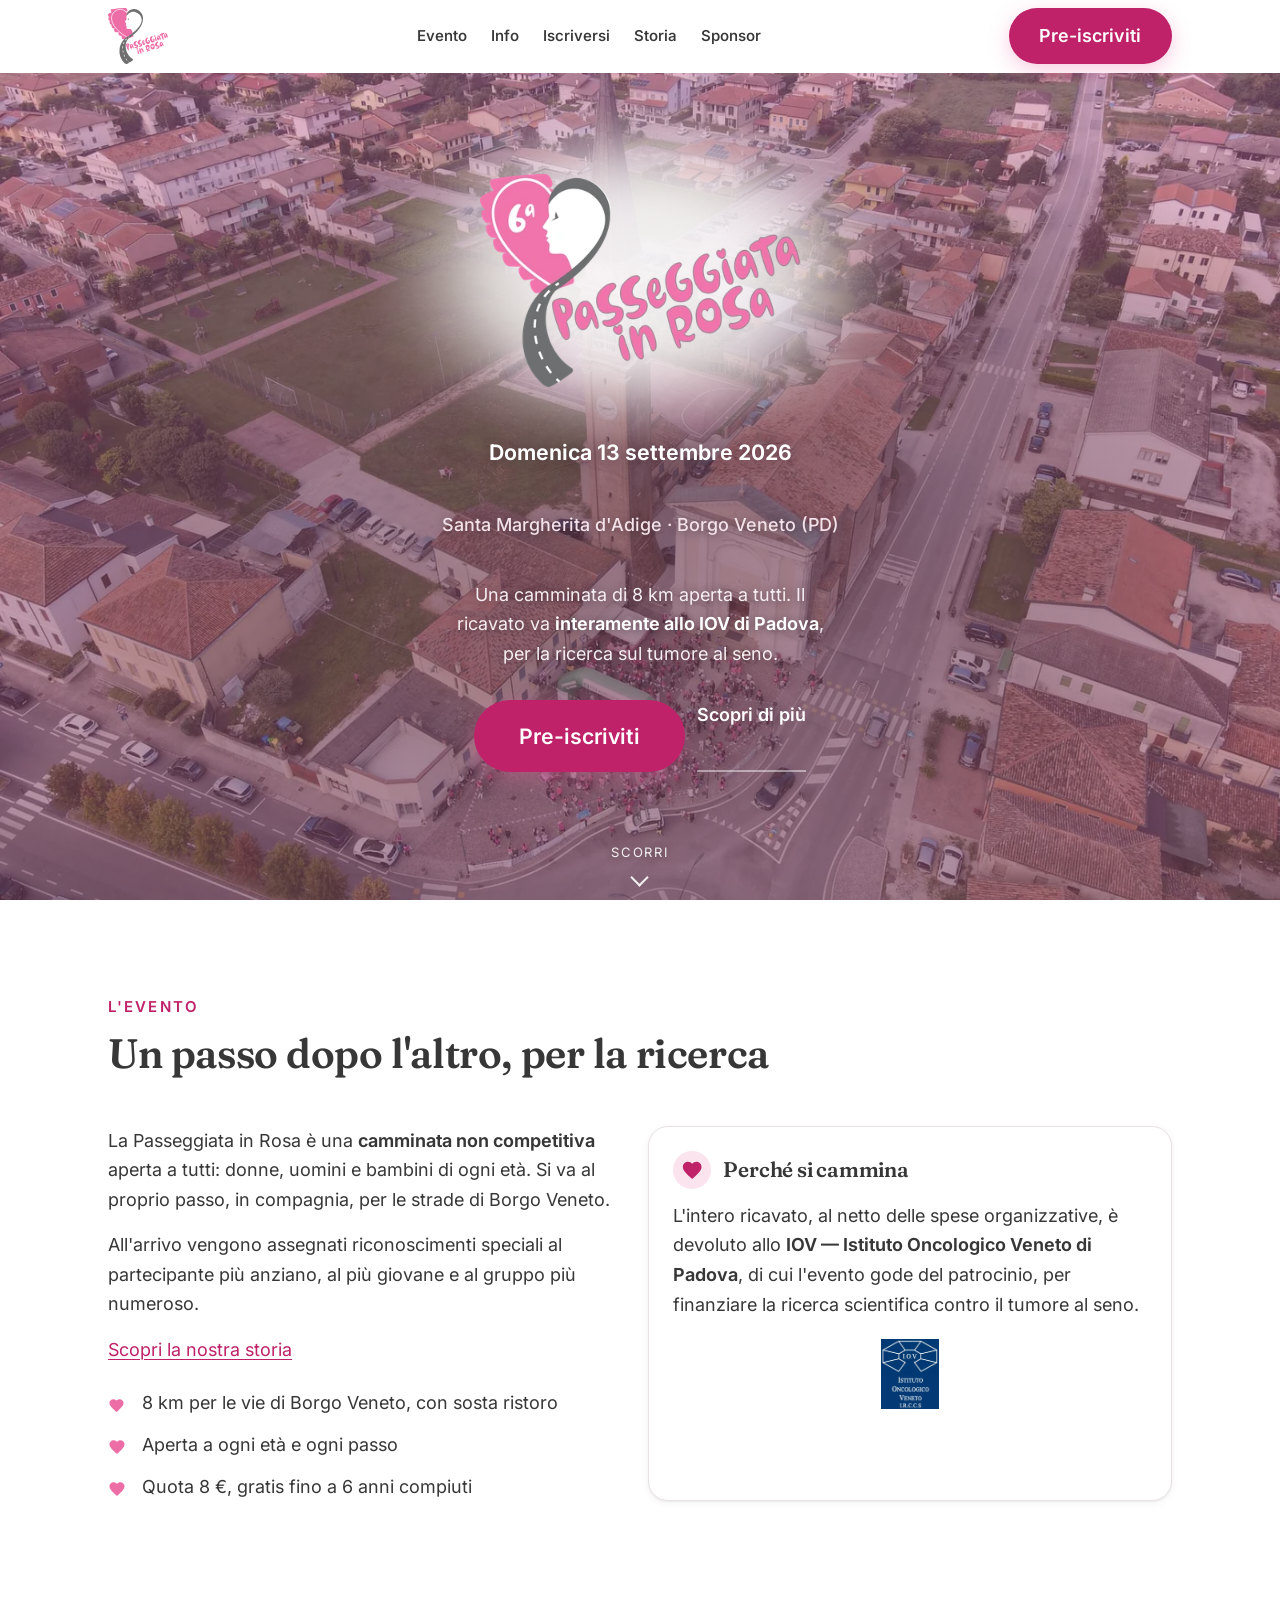
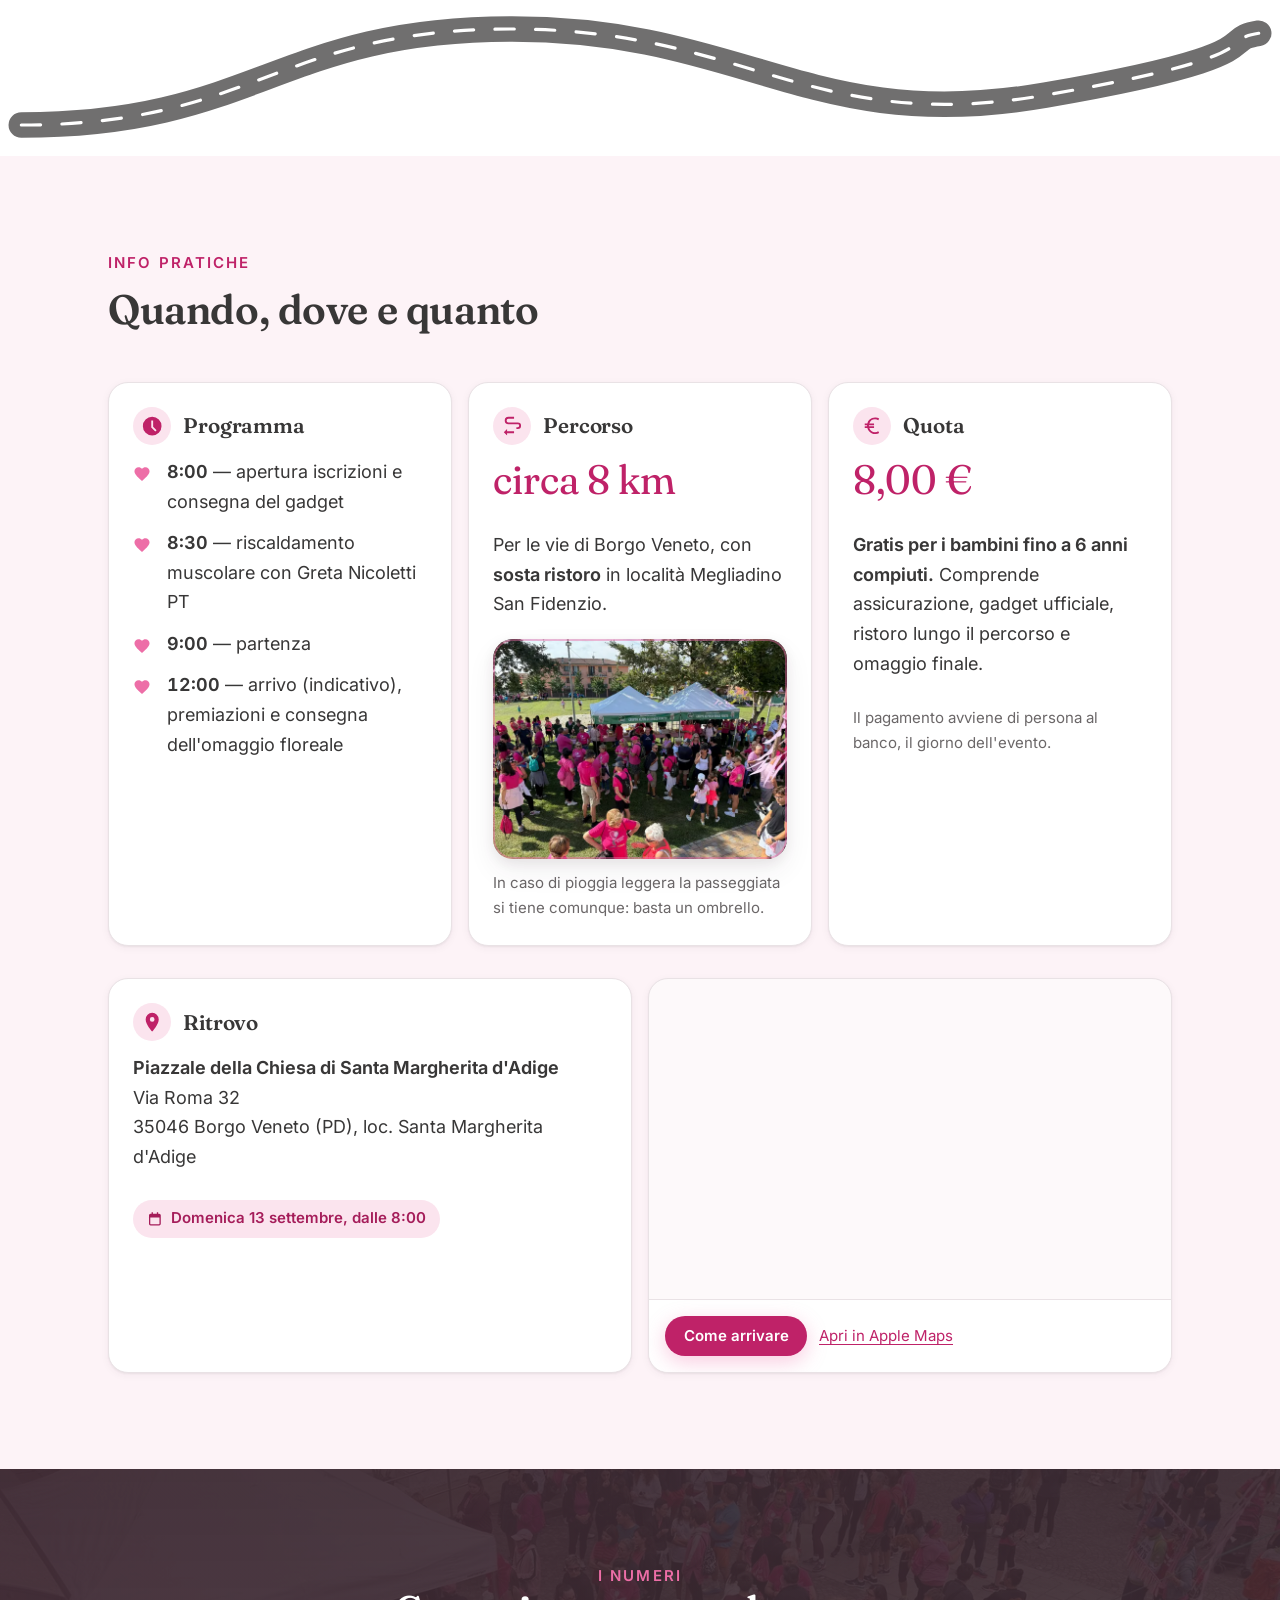
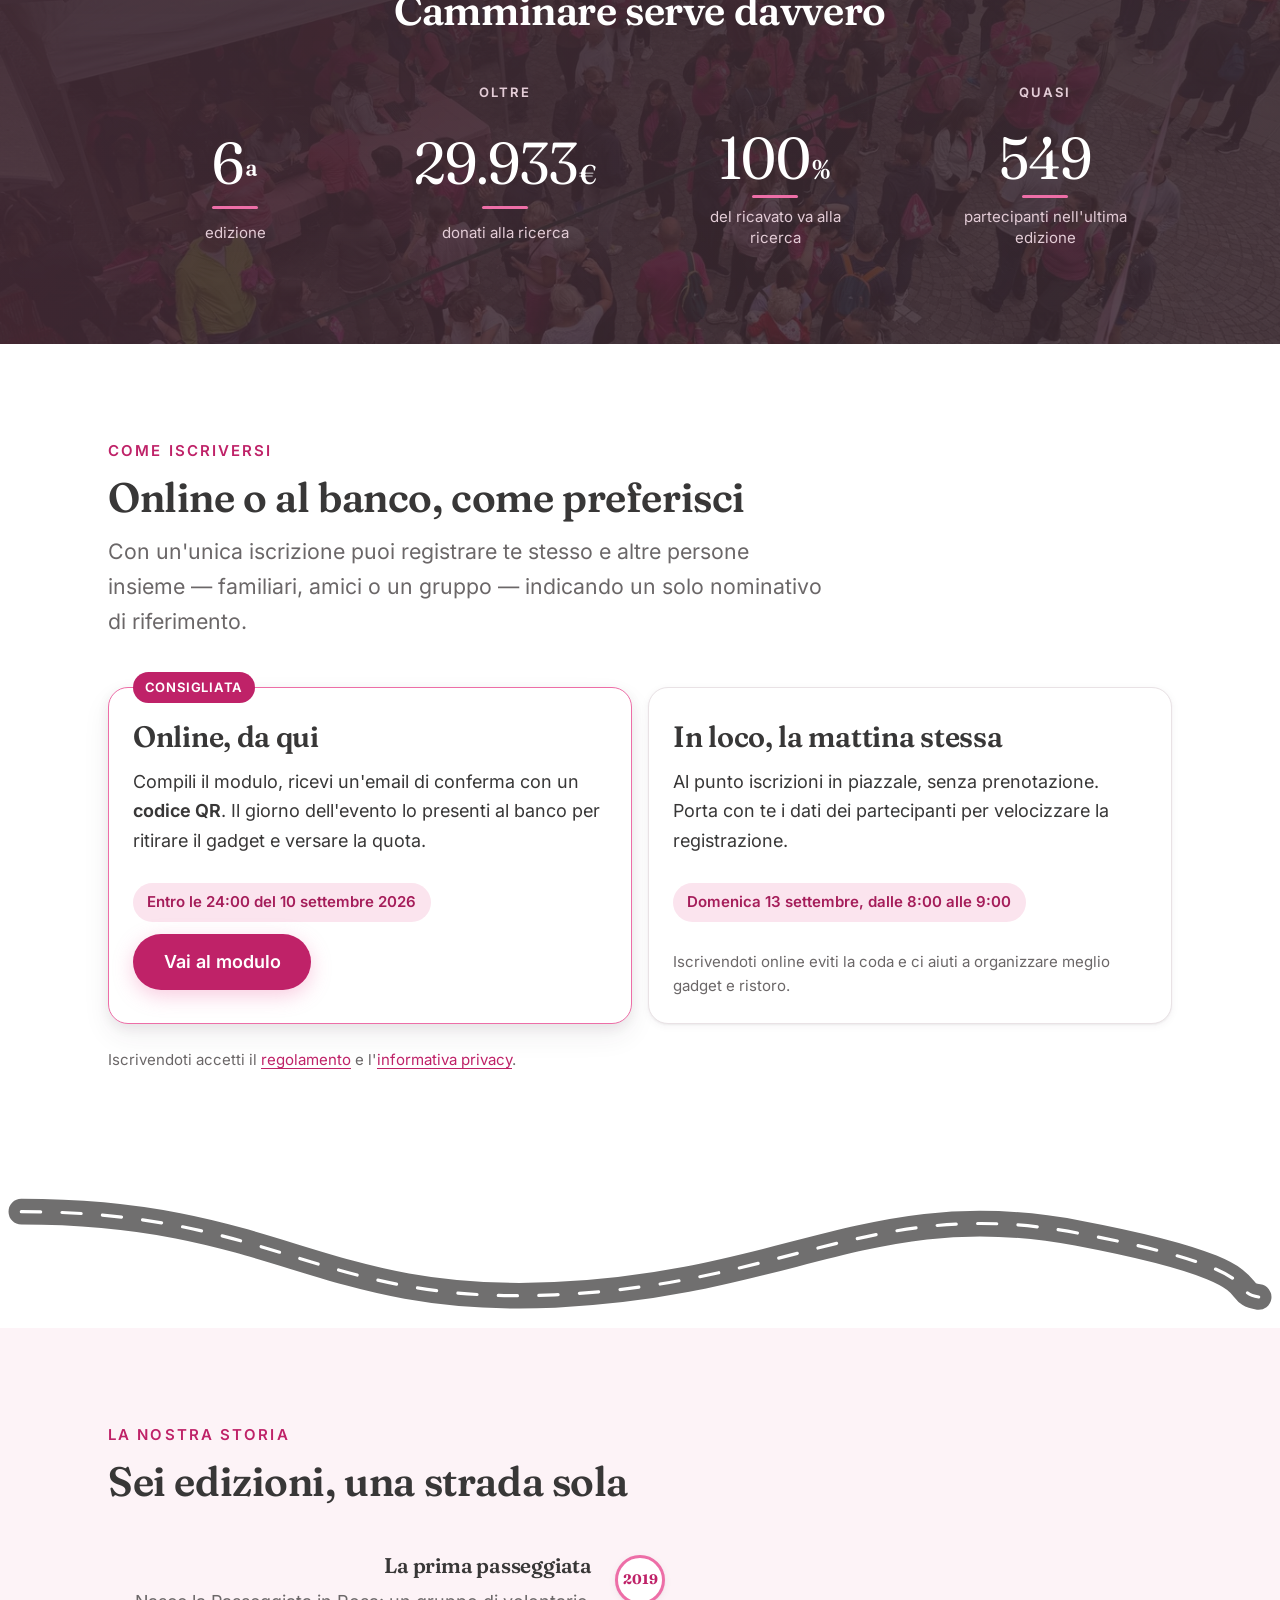
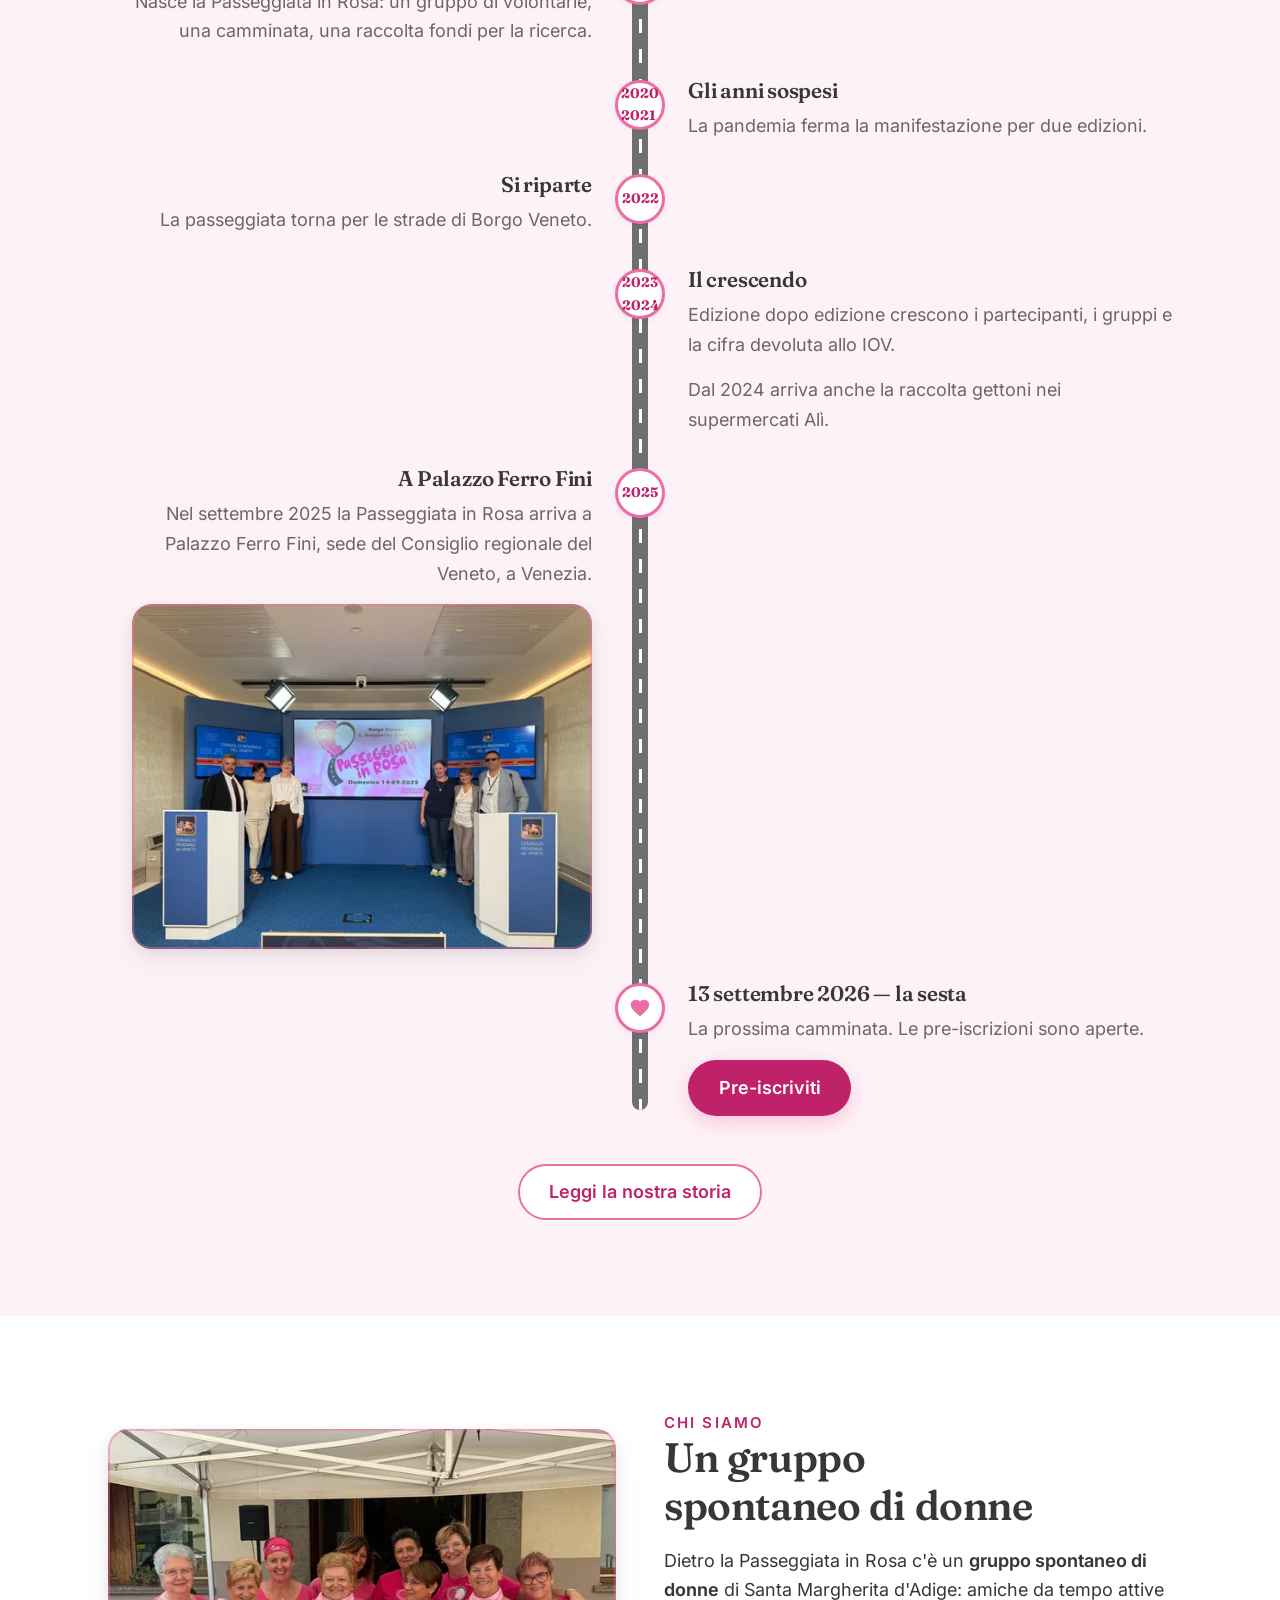
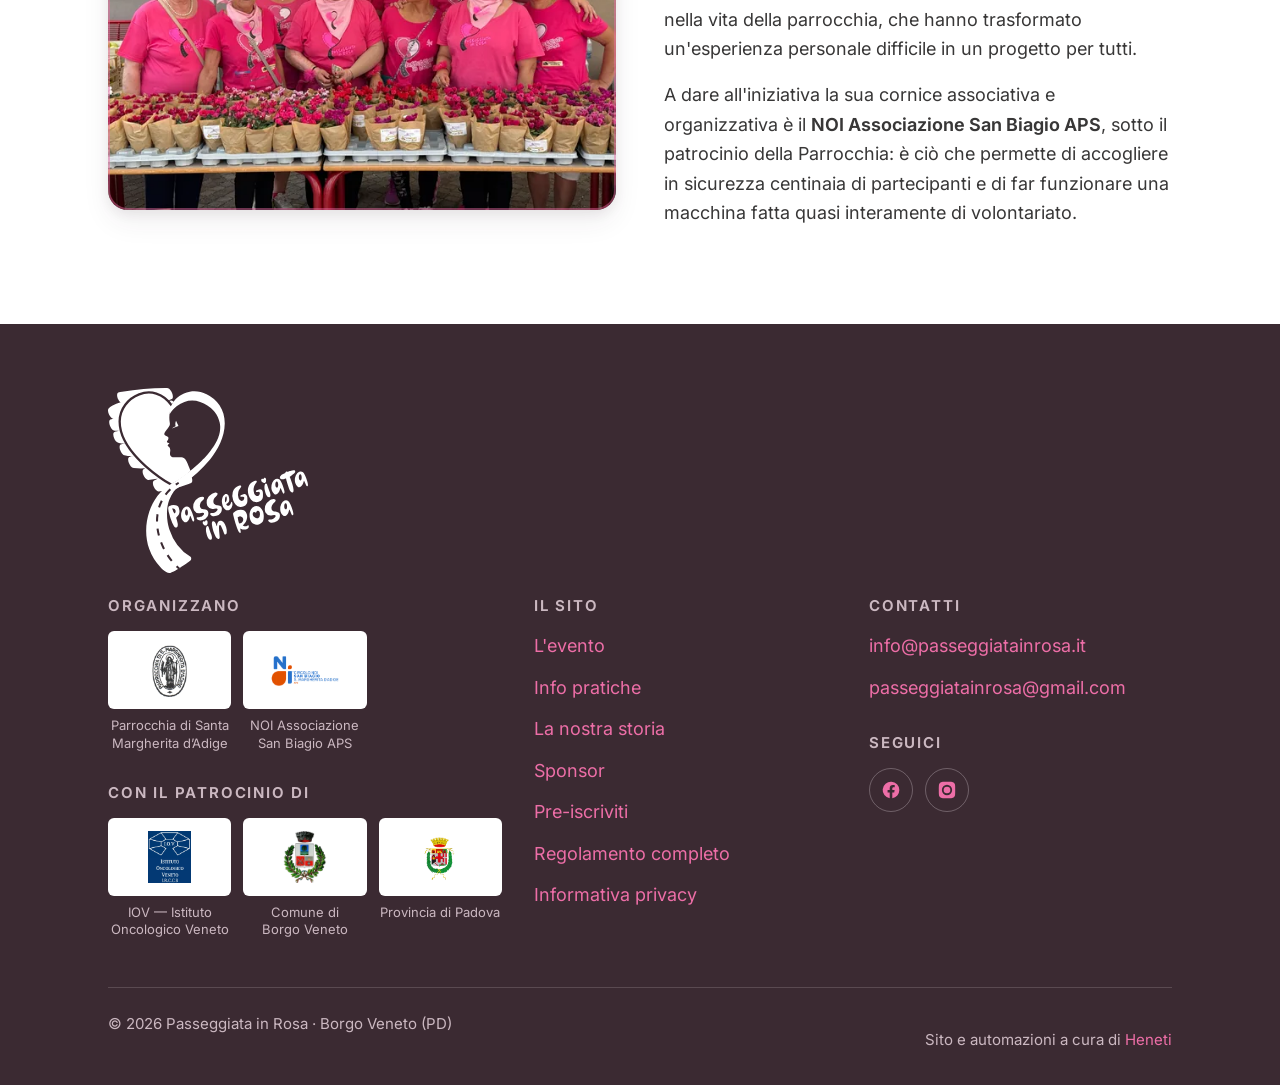
==== commit 4bbf7a83: "Sezione gettoni Ali, nastro edizioni passate, nuovo stemma Provincia STEMMA PROVINCIA Rigenerata la " ====
--- a/index.html
+++ b/index.html
@@ -159,6 +159,9 @@
             All'arrivo vengono assegnati riconoscimenti speciali al partecipante
             più anziano, al più giovane e al gruppo più numeroso.
           </p>
+          <p>
+            <a href="/storia.html">Scopri la nostra storia</a>
+          </p>
 
           <ul class="elenco-cuori" style="margin-top:var(--sp-5)">
             <li>8 km per le vie di Borgo Veneto, con sosta ristoro</li>
@@ -424,6 +427,7 @@
           <span class="tappa__bollo">2023<br>2024</span>
           <h3>Il crescendo</h3>
           <p>Edizione dopo edizione crescono i partecipanti, i gruppi e la cifra devoluta allo IOV.</p>
+          <p>Dal 2024 arriva anche la raccolta gettoni nei supermercati Alì.</p>
         </div>
 
         <div class="tappa" data-rivela="5">
@@ -478,14 +482,11 @@
           </p>
           <p>
             A dare all'iniziativa la sua cornice associativa e organizzativa è il
-            <strong>Circolo NOI San Biagio</strong>, sotto il patrocinio della
+            <strong>NOI Associazione San Biagio APS</strong>, sotto il patrocinio della
             Parrocchia: è ciò che permette di accogliere in sicurezza centinaia
             di partecipanti e di far funzionare una macchina fatta quasi
             interamente di volontariato.
           </p>
-          <div style="margin-top:var(--sp-5)">
-            <a class="btn btn--secondario" href="/storia.html">Leggi la nostra storia</a>
-          </div>
         </div>
       </div>
     </div>
--- a/assets/css/site.css
+++ b/assets/css/site.css
@@ -1168,6 +1168,82 @@
 
 .griglia-sponsor--con-nome .tessera-sponsor img { max-height: 84px; }
 
+
+/* -------------------------------------------------------------------------
+   FIGURA CON DIDASCALIA
+   Una foto dentro il testo lungo, con la sua spiegazione sotto.
+   ------------------------------------------------------------------------- */
+
+.figura {
+  margin: var(--sp-5) 0;
+  max-width: 420px;
+}
+
+.figura figcaption {
+  margin-top: var(--sp-2);
+  font-size: var(--t-xs);
+  line-height: 1.4;
+  color: var(--testo-tenue);
+}
+
+/* -------------------------------------------------------------------------
+   NASTRO DI MINIATURE
+   Scorre col dito su mobile e con la rotellina su desktop. Le miniature
+   hanno tutte la stessa misura: e' un nastro, non una galleria a griglia,
+   quindi niente immagini grandi incorporate nella pagina.
+   ------------------------------------------------------------------------- */
+
+.nastro {
+  display: grid;
+  grid-auto-flow: column;
+  grid-auto-columns: clamp(140px, 42vw, 190px);
+  gap: var(--sp-3);
+  overflow-x: auto;
+  overscroll-behavior-x: contain;
+  scroll-snap-type: x mandatory;
+  padding-bottom: var(--sp-3);
+  /* Sfonda i margini del testo lungo: il nastro parte dal bordo pagina, cosi'
+     si capisce che continua oltre lo schermo. */
+  margin-inline: calc(var(--margine-pagina) * -1);
+  padding-inline: var(--margine-pagina);
+  scrollbar-width: thin;
+  scrollbar-color: var(--rosa) transparent;
+}
+
+.nastro__voce {
+  position: relative;
+  display: block;
+  scroll-snap-align: start;
+  border-radius: var(--r-md);
+  overflow: hidden;
+  line-height: 0;
+  cursor: zoom-in;
+  box-shadow: var(--ombra-1);
+  transition: transform var(--transizione), box-shadow var(--transizione);
+}
+
+.nastro__voce img {
+  display: block;
+  width: 100%;
+  aspect-ratio: 4 / 3;
+  object-fit: cover;
+}
+
+/* Filo rosa, come le altre foto del sito. */
+.nastro__voce::after {
+  content: '';
+  position: absolute;
+  inset: 0;
+  border-radius: inherit;
+  border: 2px solid rgba(237, 110, 167, 0.45);
+  pointer-events: none;
+}
+
+.nastro__voce:hover {
+  transform: translateY(-3px);
+  box-shadow: var(--ombra-2);
+}
+
 /* -------------------------------------------------------------------------
    14. PIEDE
    ------------------------------------------------------------------------- */
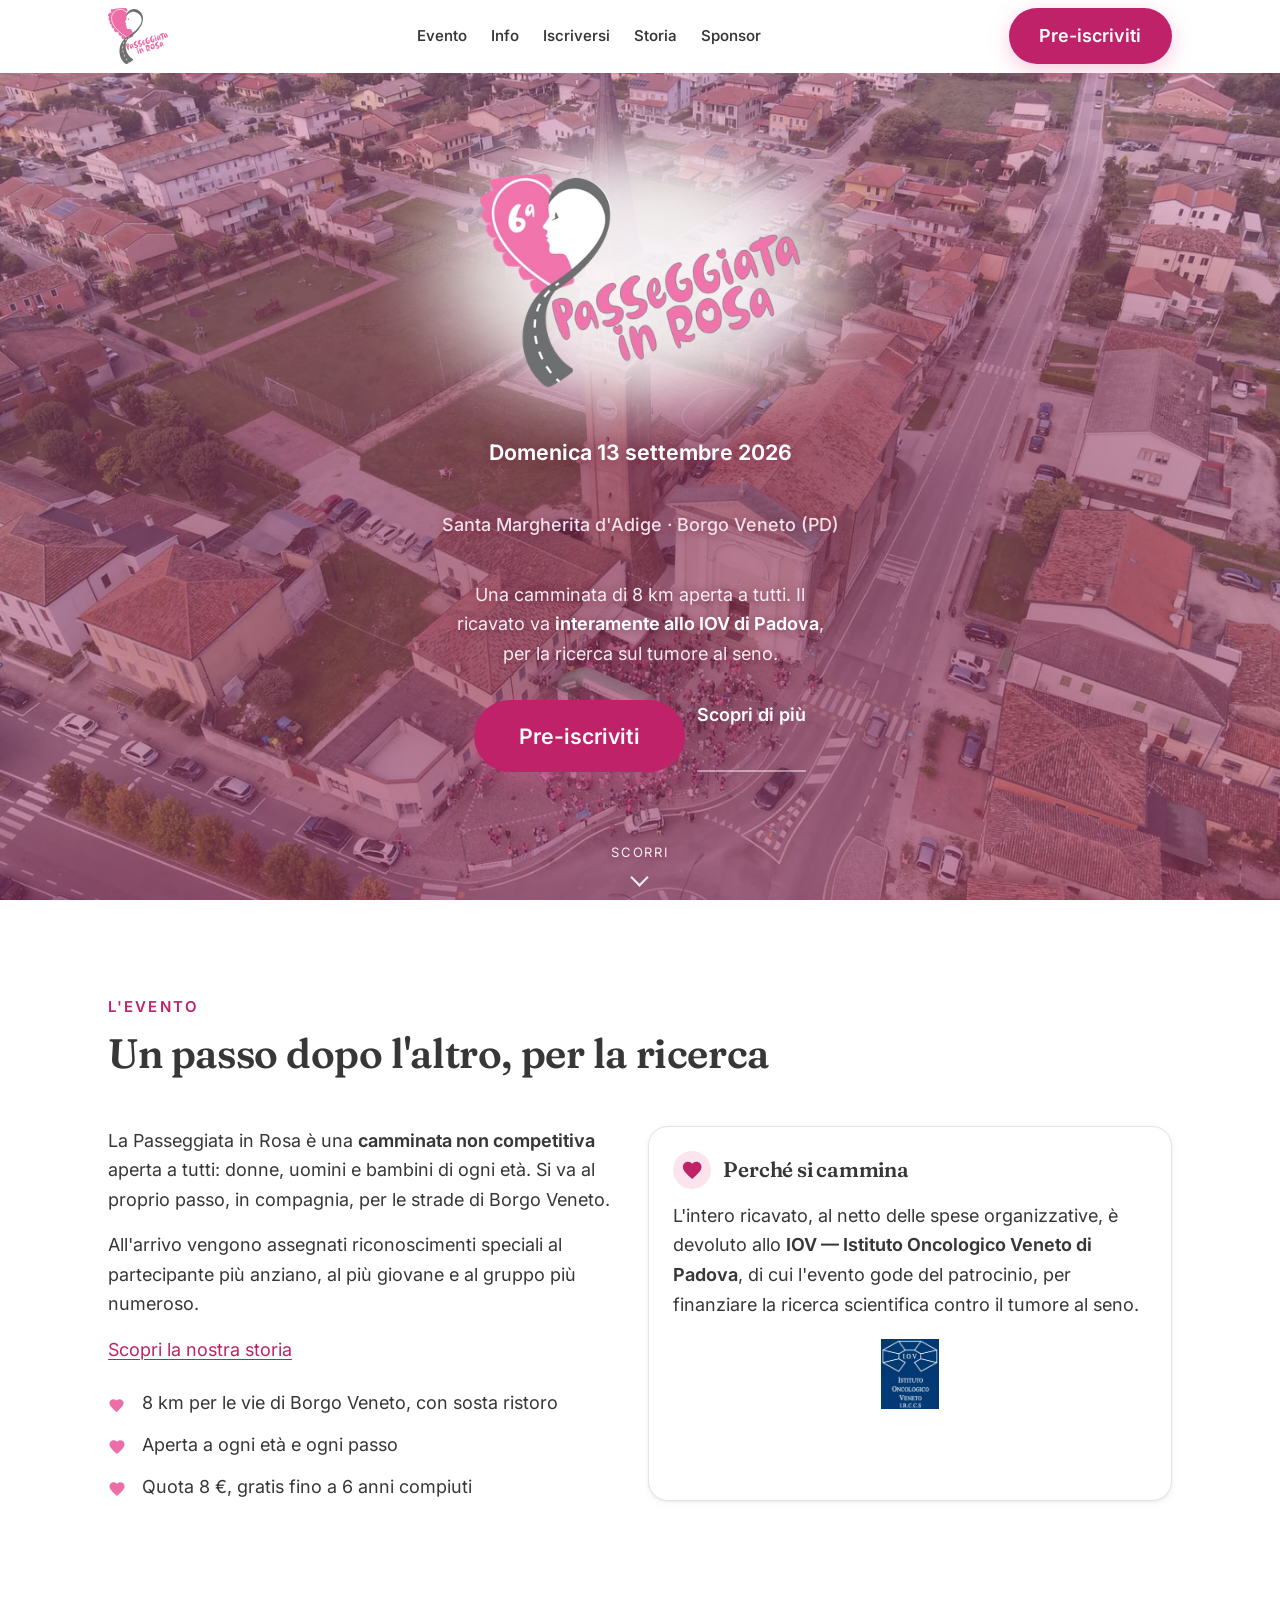
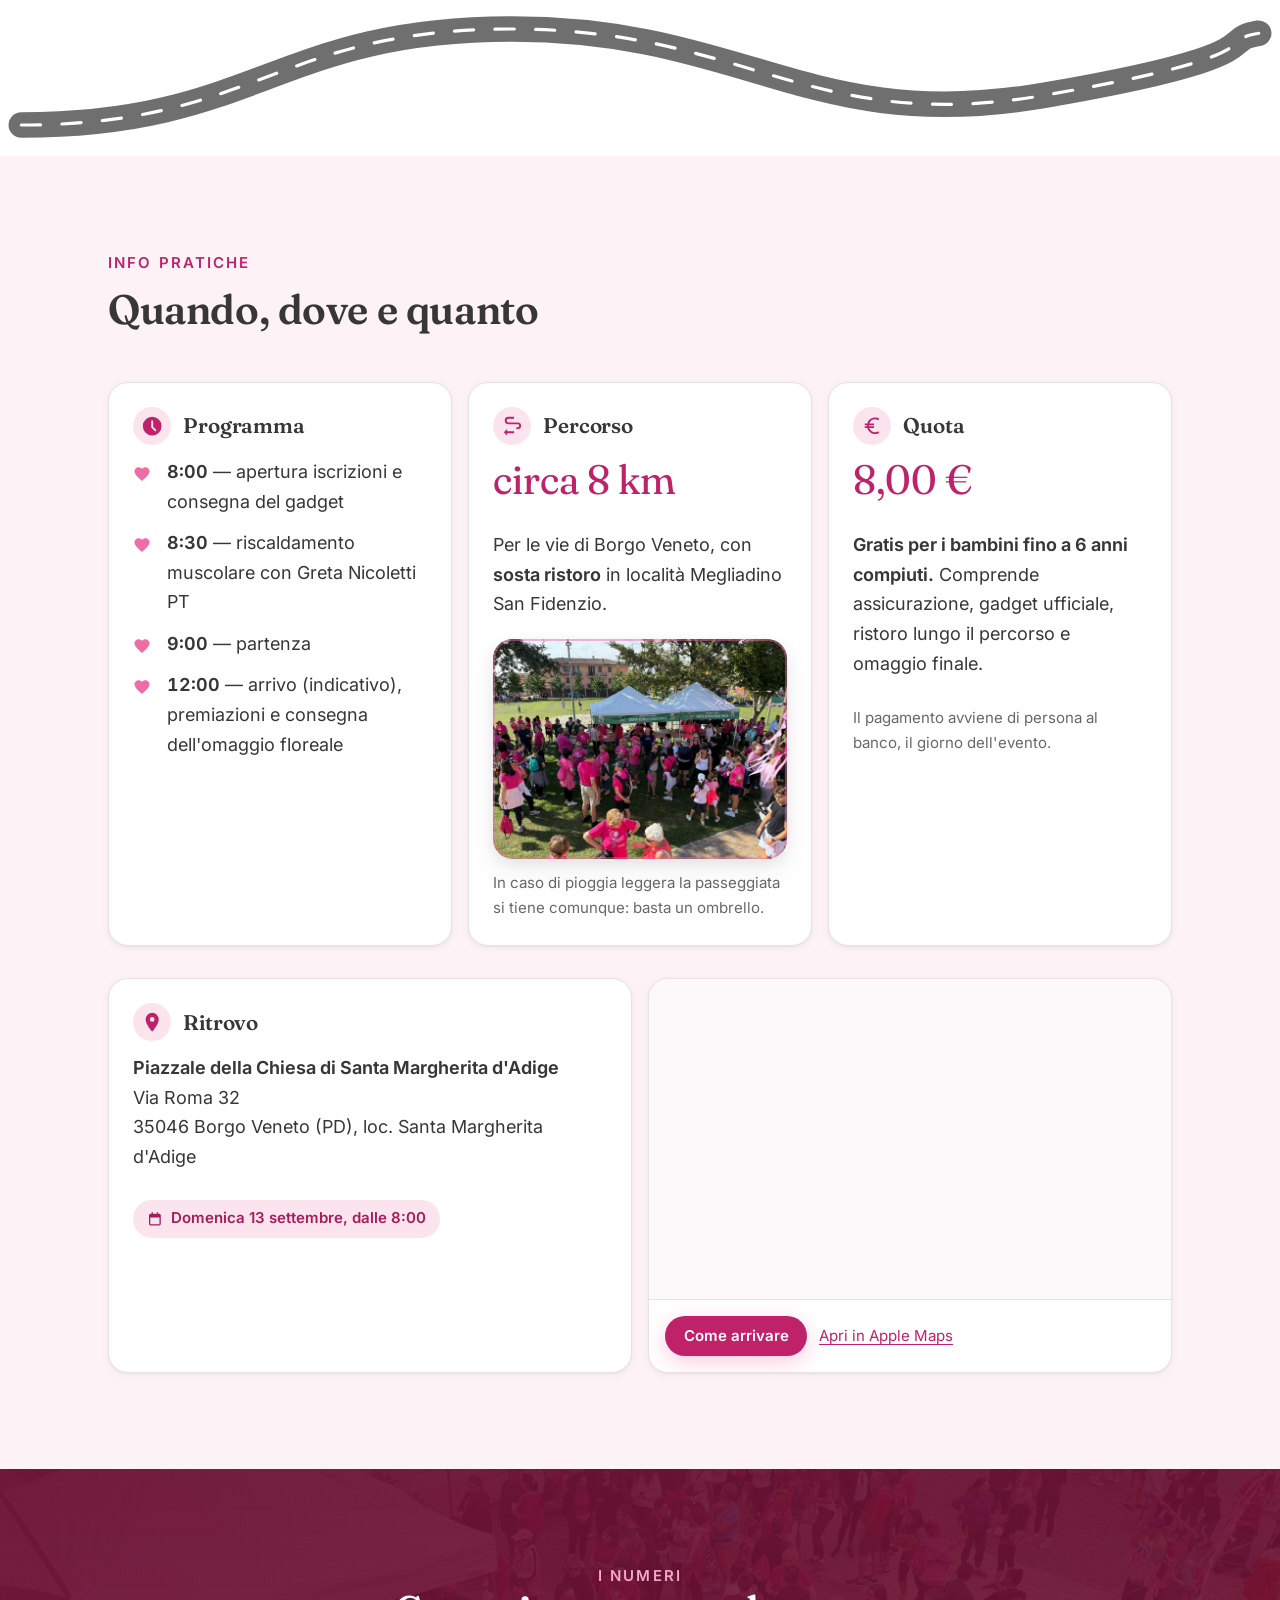
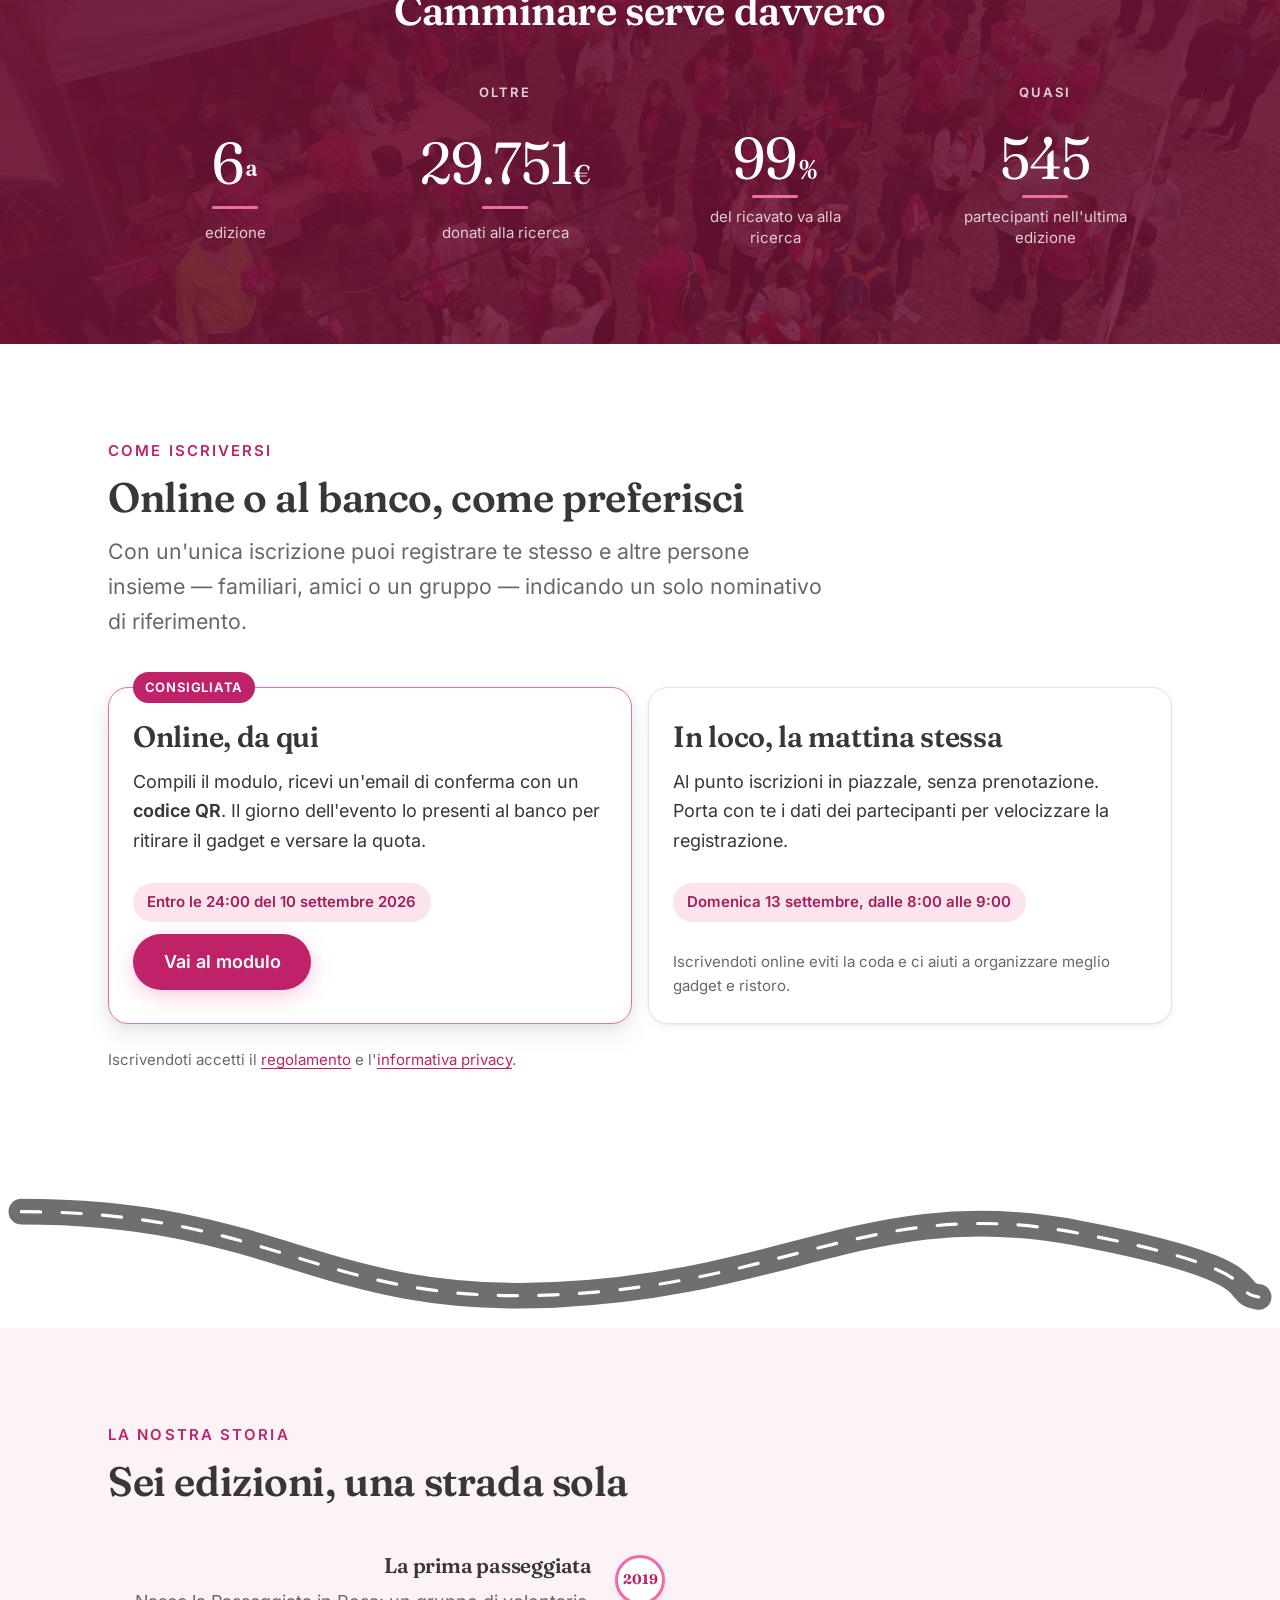
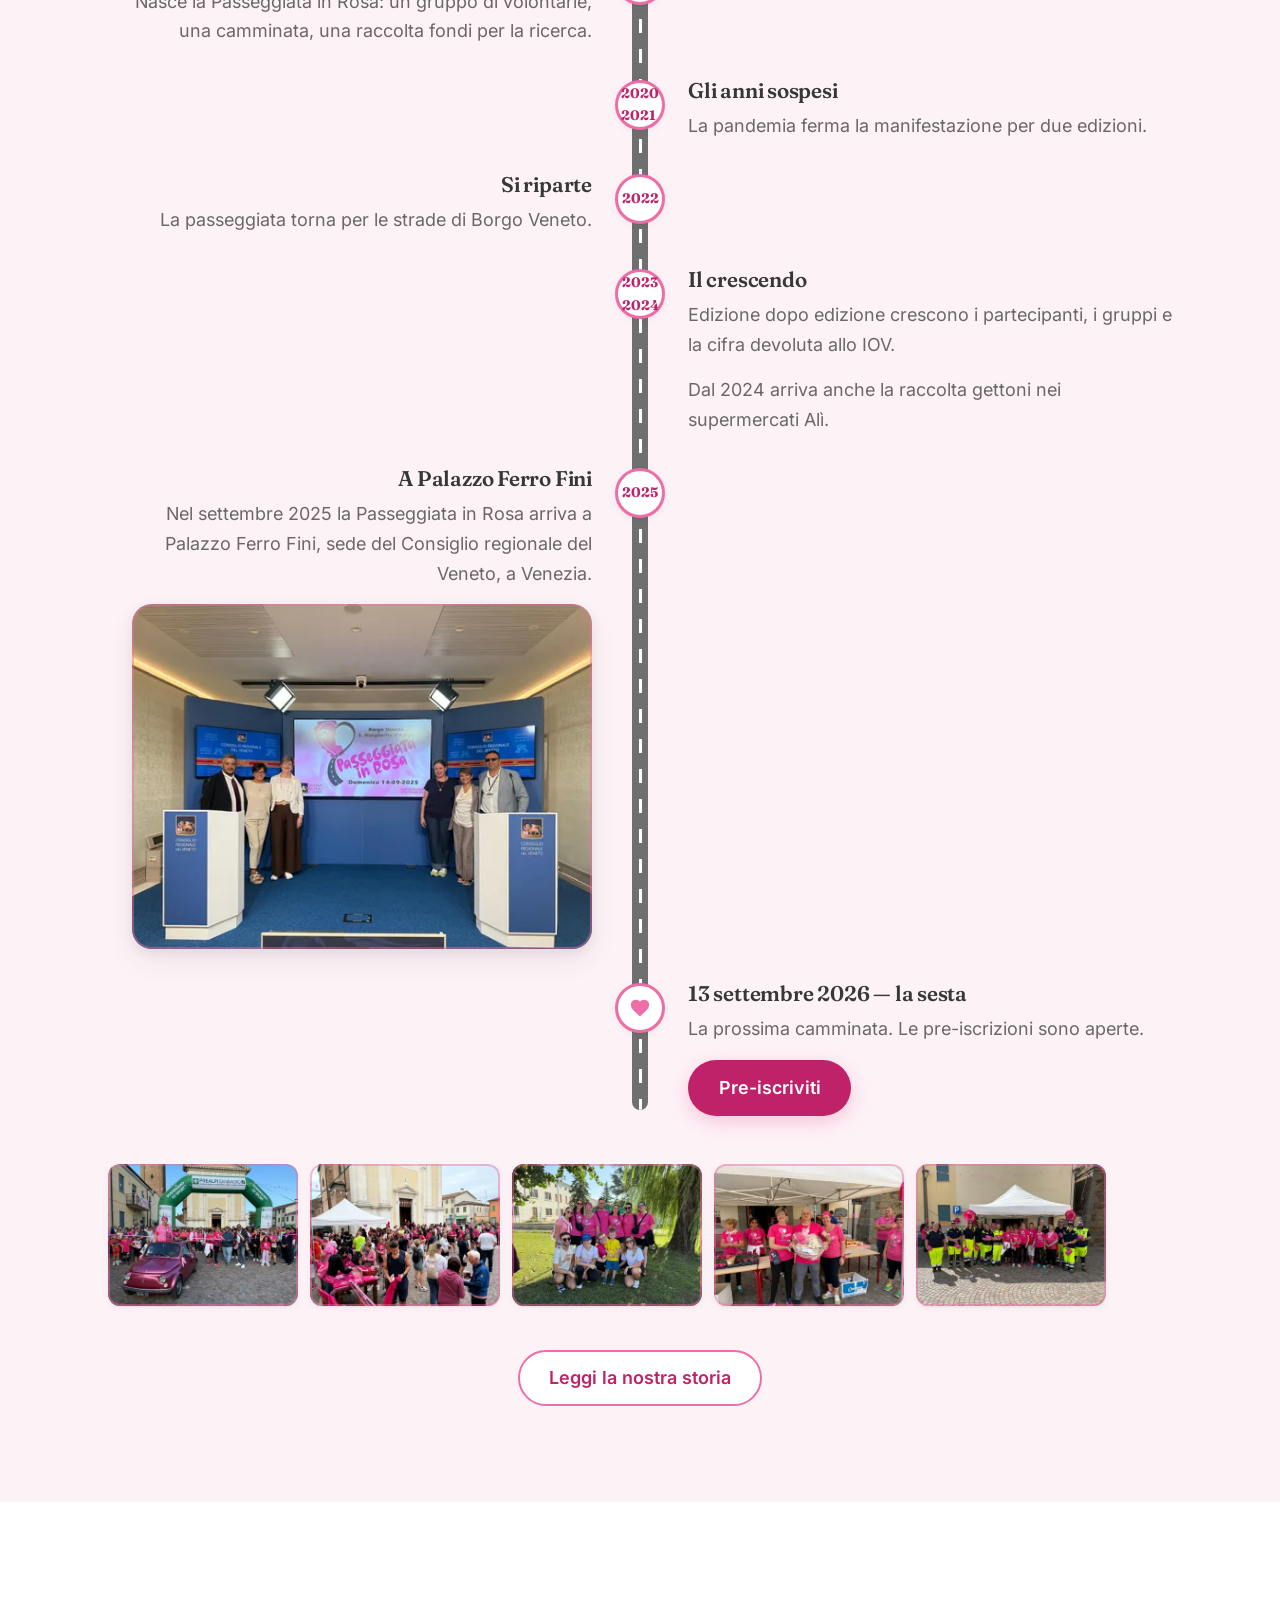
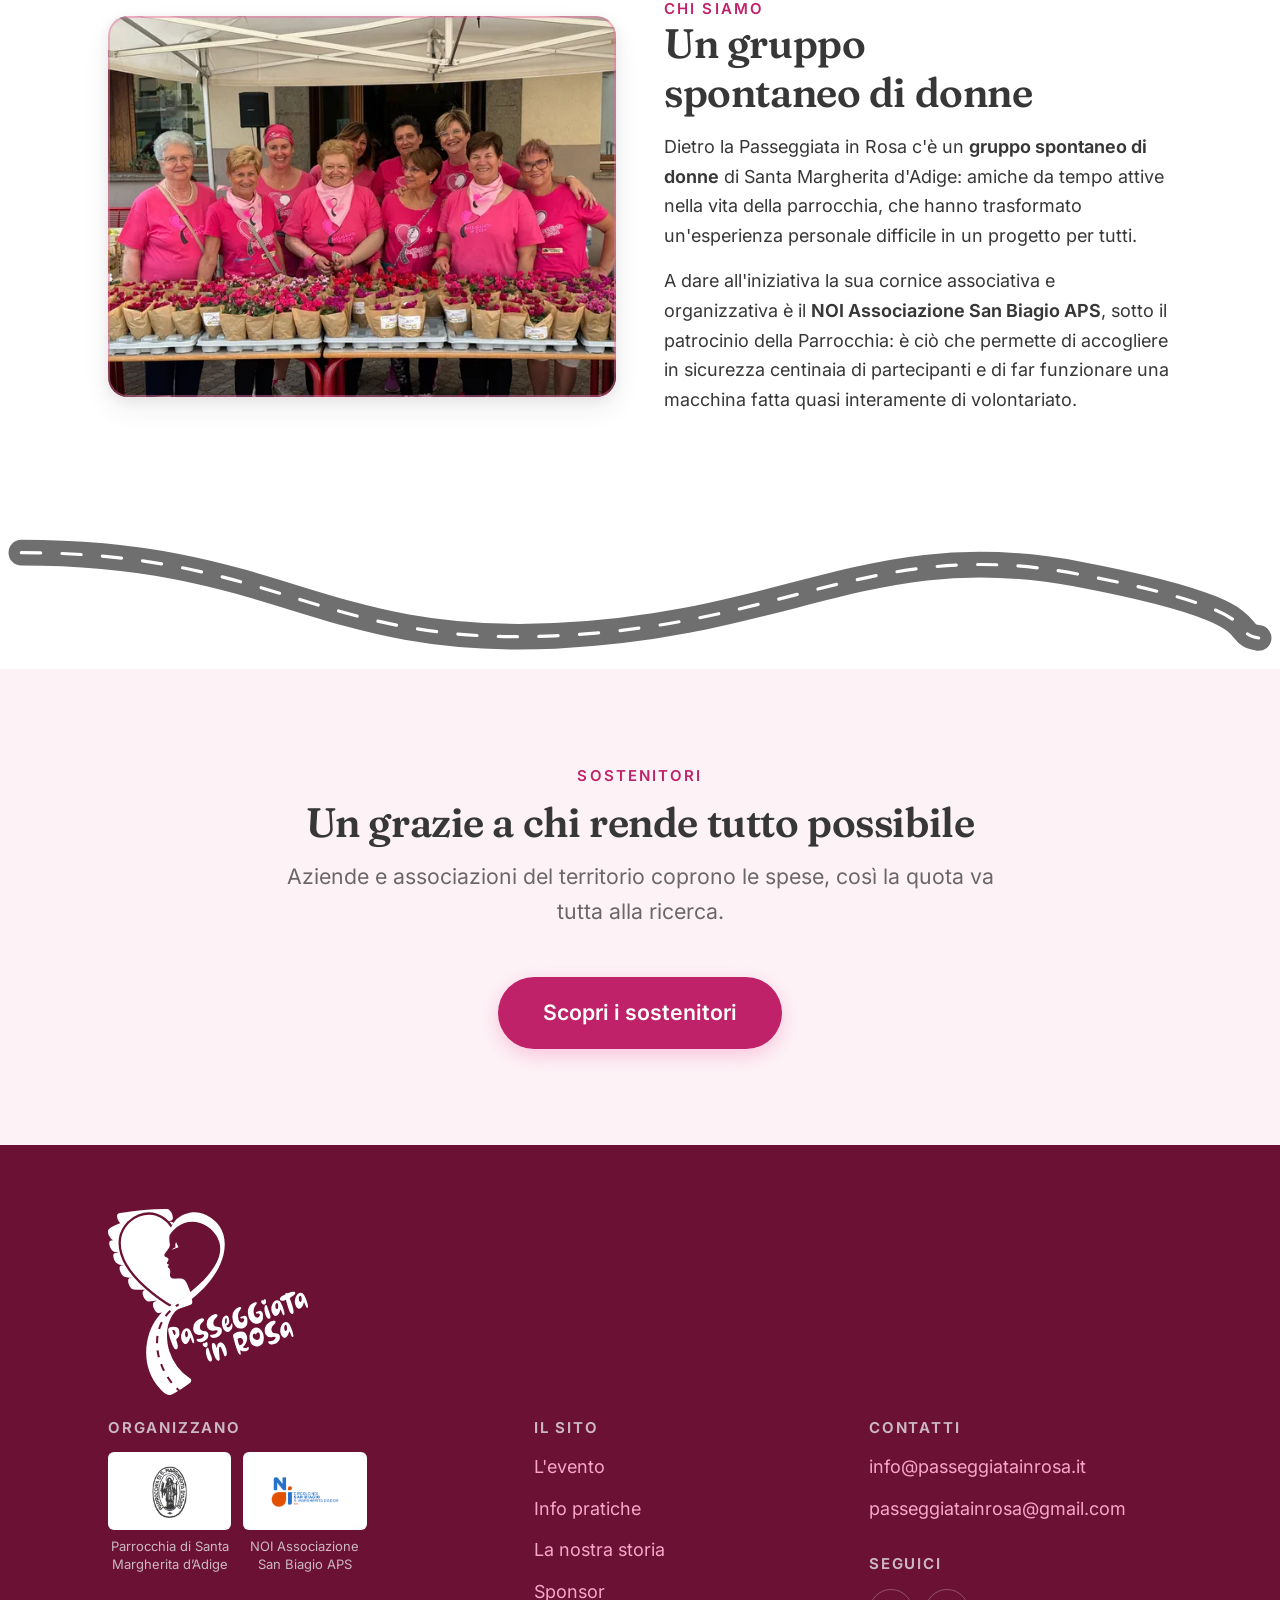
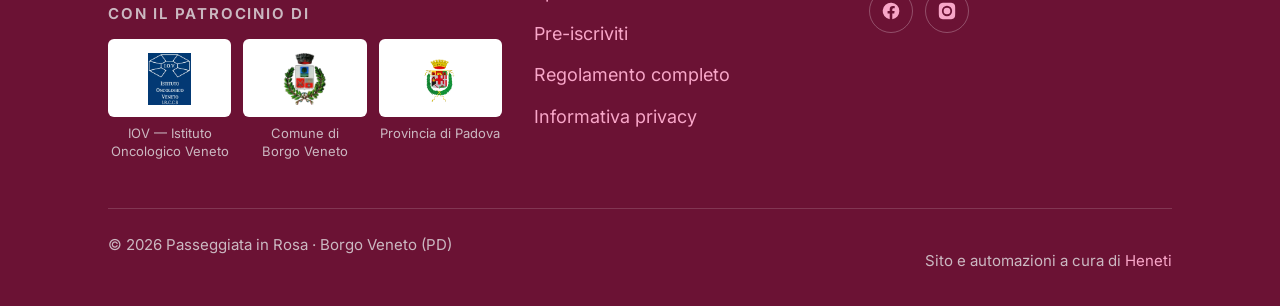
==== commit 331ab3d7: "Fondo scuro bordeaux, nastro foto e fascia sostenitori in home 1. FONDO SCURO --scuro passa da #3b2a" ====
--- a/index.html
+++ b/index.html
@@ -17,7 +17,7 @@
 <link rel="icon" type="image/png" sizes="32x32" href="/assets/img/favicon-32.png">
 <link rel="icon" type="image/png" sizes="16x16" href="/assets/img/favicon-16.png">
 <link rel="apple-touch-icon" href="/assets/img/apple-touch-icon.png">
-<meta name="theme-color" content="#3b2a32">
+<meta name="theme-color" content="#6b1234">
 
 <meta property="og:type" content="website">
 <meta property="og:locale" content="it_IT">
@@ -453,7 +453,40 @@
 
       </div>
 
-      <div style="display:flex;justify-content:center;margin-top:var(--sp-7)">
+      <div class="nastro" style="margin-top:var(--sp-7)">
+        <a class="nastro__voce" href="/assets/foto/foto_1-1400.jpg" data-lente data-nome="Passeggiata in Rosa, edizioni passate">
+          <picture>
+            <source type="image/webp" srcset="/assets/foto/foto_1-400.webp">
+            <img src="/assets/foto/foto_1-400.jpg" alt="Passeggiata in Rosa, edizioni passate" width="400" height="300" loading="lazy" decoding="async">
+          </picture>
+        </a>
+        <a class="nastro__voce" href="/assets/foto/foto_2-1400.jpg" data-lente data-nome="Passeggiata in Rosa, edizioni passate">
+          <picture>
+            <source type="image/webp" srcset="/assets/foto/foto_2-400.webp">
+            <img src="/assets/foto/foto_2-400.jpg" alt="Passeggiata in Rosa, edizioni passate" width="400" height="300" loading="lazy" decoding="async">
+          </picture>
+        </a>
+        <a class="nastro__voce" href="/assets/foto/foto_5-1400.jpg" data-lente data-nome="Passeggiata in Rosa, edizioni passate">
+          <picture>
+            <source type="image/webp" srcset="/assets/foto/foto_5-400.webp">
+            <img src="/assets/foto/foto_5-400.jpg" alt="Passeggiata in Rosa, edizioni passate" width="400" height="300" loading="lazy" decoding="async">
+          </picture>
+        </a>
+        <a class="nastro__voce" href="/assets/foto/foto_6-1400.jpg" data-lente data-nome="Passeggiata in Rosa, edizioni passate">
+          <picture>
+            <source type="image/webp" srcset="/assets/foto/foto_6-400.webp">
+            <img src="/assets/foto/foto_6-400.jpg" alt="Passeggiata in Rosa, edizioni passate" width="400" height="300" loading="lazy" decoding="async">
+          </picture>
+        </a>
+        <a class="nastro__voce" href="/assets/foto/foto_4-1400.jpg" data-lente data-nome="Passeggiata in Rosa, edizioni passate">
+          <picture>
+            <source type="image/webp" srcset="/assets/foto/foto_4-400.webp">
+            <img src="/assets/foto/foto_4-400.jpg" alt="Passeggiata in Rosa, edizioni passate" width="400" height="300" loading="lazy" decoding="async">
+          </picture>
+        </a>
+      </div>
+
+      <div style="display:flex;justify-content:center;margin-top:var(--sp-6)">
         <a class="btn btn--secondario" href="/storia.html">Leggi la nostra storia</a>
       </div>
     </div>
@@ -488,6 +521,31 @@
             interamente di volontariato.
           </p>
         </div>
+      </div>
+    </div>
+  </section>
+
+
+  <div class="divisorio-strada" aria-hidden="true">
+    <svg class="strada-curva" viewBox="0 0 1200 150" width="1200" height="150" fill="none">
+      <path class="strada-curva__asfalto" d="M20 40 C 260 40, 300 128, 520 118 S 820 24, 1010 60 S 1150 116, 1180 120"/>
+      <path class="strada-curva__linea" d="M20 40 C 260 40, 300 128, 520 118 S 820 24, 1010 60 S 1150 116, 1180 120"/>
+    </svg>
+  </div>
+
+  <!-- ==================== SOSTENITORI ==================== -->
+  <section class="sezione sezione--velo sezione--centrata" id="sostenitori">
+    <div class="contenitore" style="text-align:center">
+      <div class="sezione__intestazione" data-rivela="0">
+        <p class="occhiello">Sostenitori</p>
+        <h2>Un grazie a chi rende tutto possibile</h2>
+        <p class="sommario">
+          Aziende e associazioni del territorio coprono le spese, così la quota
+          va tutta alla ricerca.
+        </p>
+      </div>
+      <div data-rivela="1">
+        <a class="btn btn--primario btn--grande" href="/sponsor.html">Scopri i sostenitori</a>
       </div>
     </div>
   </section>
@@ -627,7 +685,18 @@
   </div>
 </dialog>
 
+
+<!-- Lightbox: apre le miniature del nastro. -->
+<dialog class="lente" aria-label="Immagine ingrandita">
+  <figure class="lente__telaio">
+    <button class="lente__chiudi" type="button" aria-label="Chiudi">&times;</button>
+    <img class="lente__img" alt="">
+    <figcaption class="lente__didascalia" hidden></figcaption>
+  </figure>
+</dialog>
+
 <script src="/assets/js/sito.js" defer></script>
 <script src="/assets/js/menu.js" defer></script>
+<script src="/assets/js/lente.js" defer></script>
 </body>
 </html>
--- a/assets/css/base.css
+++ b/assets/css/base.css
@@ -52,7 +52,8 @@
   --bordo: #e9e2e5;
   --sfondo: #ffffff;
   --sfondo-alt: #fdf9fa;
-  --scuro: #3b2a32;         /* fondo scuro brandizzato (footer, hero scuro) */
+  --scuro: #6b1234;         /* bordeaux: fondo scuro brandizzato (footer, sezioni scure) */
+  --rosa-chiaro: #f8a6c8;   /* rosa per testo e bottoni SUL fondo scuro: 6,4:1 */
 
   /* --- Stati --- */
   --errore: #b3261e;
@@ -463,22 +464,22 @@
 
 /* :not(.btn) e' necessario: senza, questa regola vince sul colore del testo
    dei bottoni (piu' specifica di .btn--primario) e li manda fuori contrasto. */
-.su-scuro a:not(.btn) { color: var(--rosa); }
+.su-scuro a:not(.btn) { color: var(--rosa-chiaro); }
 .su-scuro a:not(.btn):hover { color: #fff; }
 
-/* Su fondo scuro il rosa del logo diventa finalmente un riempimento: come
-   sfondo con testo --scuro sopra da' 4,7:1, quindi qui puo' fare il primario. */
+/* Sul bordeaux il rosa chiaro fa da riempimento: con il testo --scuro sopra
+   da' 6,4:1, ben oltre la soglia. */
 .su-scuro .btn--primario {
-  background: var(--rosa);
+  background: var(--rosa-chiaro);
   color: var(--scuro);
   box-shadow: none;
 }
-.su-scuro .btn--primario:hover { background: #f7a0c6; color: var(--scuro); }
+.su-scuro .btn--primario:hover { background: #fdc9de; color: var(--scuro); }
 
 .su-scuro .btn--secondario {
   background: transparent;
   color: #fff;
-  border-color: var(--rosa);
+  border-color: var(--rosa-chiaro);
 }
 .su-scuro .btn--secondario:hover {
   background: rgba(237, 110, 167, 0.18);
--- a/assets/css/site.css
+++ b/assets/css/site.css
@@ -151,7 +151,7 @@
   color: var(--testo);
 }
 
-dialog.menu::backdrop { background: rgba(59, 42, 50, 0.55); }
+dialog.menu::backdrop { background: rgba(107, 18, 52, 0.55); }
 
 dialog.menu[open] {
   display: flex;
@@ -358,13 +358,13 @@
      3. velo rosa uniforme su tutta la foto, che scalda e uniforma. */
   background:
     radial-gradient(ellipse 76% 60% at 50% 48%,
-      rgba(59, 42, 50, 0.42) 0%,
-      rgba(59, 42, 50, 0.22) 55%,
+      rgba(107, 18, 52, 0.42) 0%,
+      rgba(107, 18, 52, 0.22) 55%,
       rgba(59, 42, 50, 0) 82%),
     linear-gradient(180deg,
       rgba(59, 42, 50, 0.08) 0%,
       rgba(59, 42, 50, 0.14) 55%,
-      rgba(59, 42, 50, 0.38) 100%),
+      rgba(107, 18, 52, 0.38) 100%),
     rgba(237, 110, 167, 0.34);
 }
 
@@ -427,7 +427,7 @@
   gap: var(--sp-2) var(--sp-4);
   font-size: var(--t-lg);
   font-weight: 650;
-  text-shadow: 0 1px 12px rgba(59, 42, 50, 0.55);
+  text-shadow: 0 1px 12px rgba(107, 18, 52, 0.55);
 }
 
 .hero__riga svg { width: 1.1em; height: 1.1em; fill: var(--rosa); flex: none; }
@@ -436,14 +436,14 @@
   font-size: var(--t-base);
   font-weight: 500;
   color: #f3e2ea;
-  text-shadow: 0 1px 10px rgba(59, 42, 50, 0.6);
+  text-shadow: 0 1px 10px rgba(107, 18, 52, 0.6);
 }
 
 .hero__causa {
   max-width: 34ch;
   font-size: var(--t-base);
   color: #f6eef2;
-  text-shadow: 0 1px 10px rgba(59, 42, 50, 0.6);
+  text-shadow: 0 1px 10px rgba(107, 18, 52, 0.6);
   text-wrap: pretty;
 }
 
@@ -489,7 +489,7 @@
   opacity: 0.9;
 }
 
-.hero__scorri span { text-shadow: 0 1px 8px rgba(59, 42, 50, 0.7); }
+.hero__scorri span { text-shadow: 0 1px 8px rgba(107, 18, 52, 0.7); }
 
 .hero__scorri i {
   display: block;
@@ -646,12 +646,12 @@
   inset: 0;
   z-index: -1;
   background:
-    linear-gradient(180deg, rgba(59, 42, 50, 0.93) 0%, rgba(59, 42, 50, 0.86) 100%),
+    linear-gradient(180deg, rgba(107, 18, 52, 0.93) 0%, rgba(107, 18, 52, 0.86) 100%),
     linear-gradient(90deg, rgba(191, 34, 104, 0.34) 0%, rgba(59, 42, 50, 0) 60%);
 }
 
 .numeri h2 { color: #fff; }
-.numeri .occhiello { color: var(--rosa); }
+.numeri .occhiello { color: var(--rosa-chiaro); }
 
 .griglia-numeri {
   display: grid;
@@ -902,7 +902,7 @@
 }
 
 dialog.lente::backdrop {
-  background: rgba(35, 24, 30, 0.9);
+  background: rgba(74, 12, 36, 0.92);
   backdrop-filter: blur(6px);
 }
 
@@ -1283,7 +1283,7 @@
   color: #f6eef2;
   transition: background var(--transizione), color var(--transizione), border-color var(--transizione);
 }
-.social a:hover { background: var(--rosa); color: var(--scuro); border-color: var(--rosa); }
+.social a:hover { background: var(--rosa-chiaro); color: var(--scuro); border-color: var(--rosa-chiaro); }
 .social svg { width: 20px; height: 20px; fill: currentColor; }
 
 /* I loghi istituzionali sono a colori: sul prugna vanno posati su una
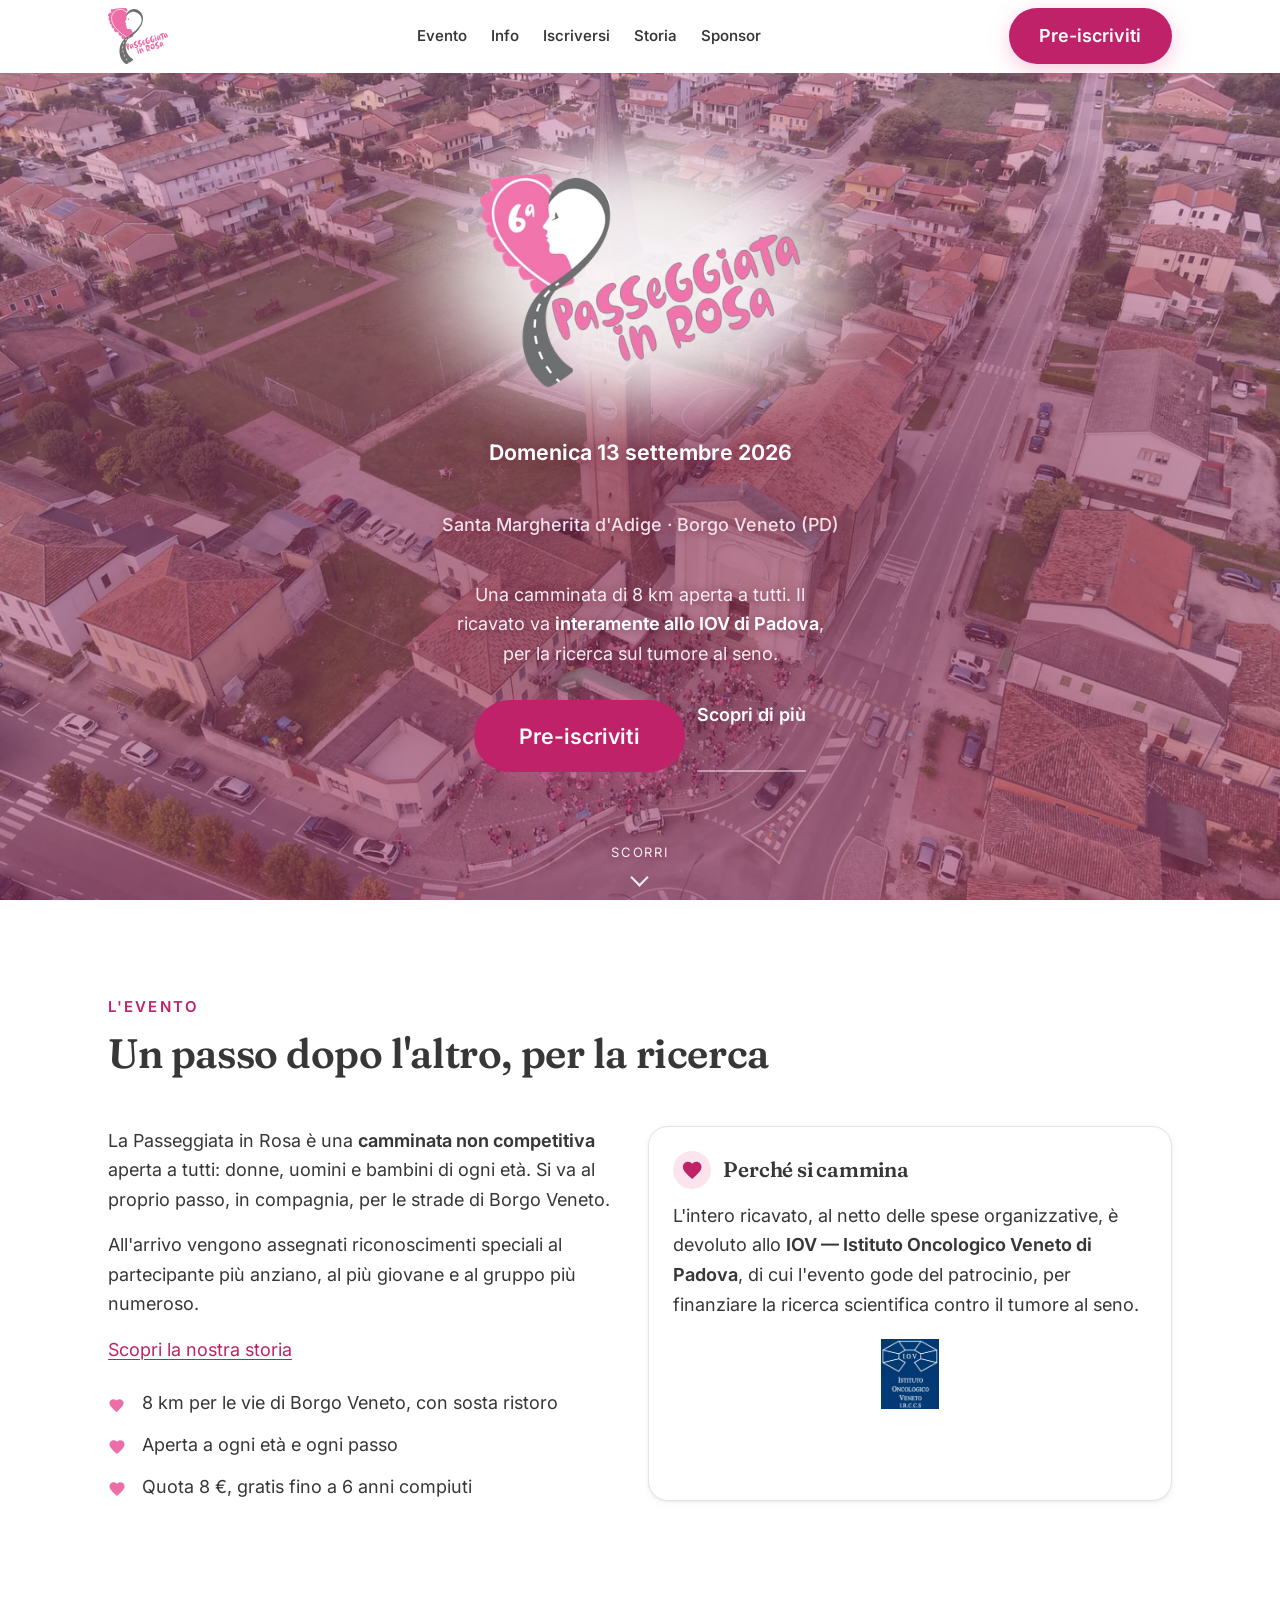
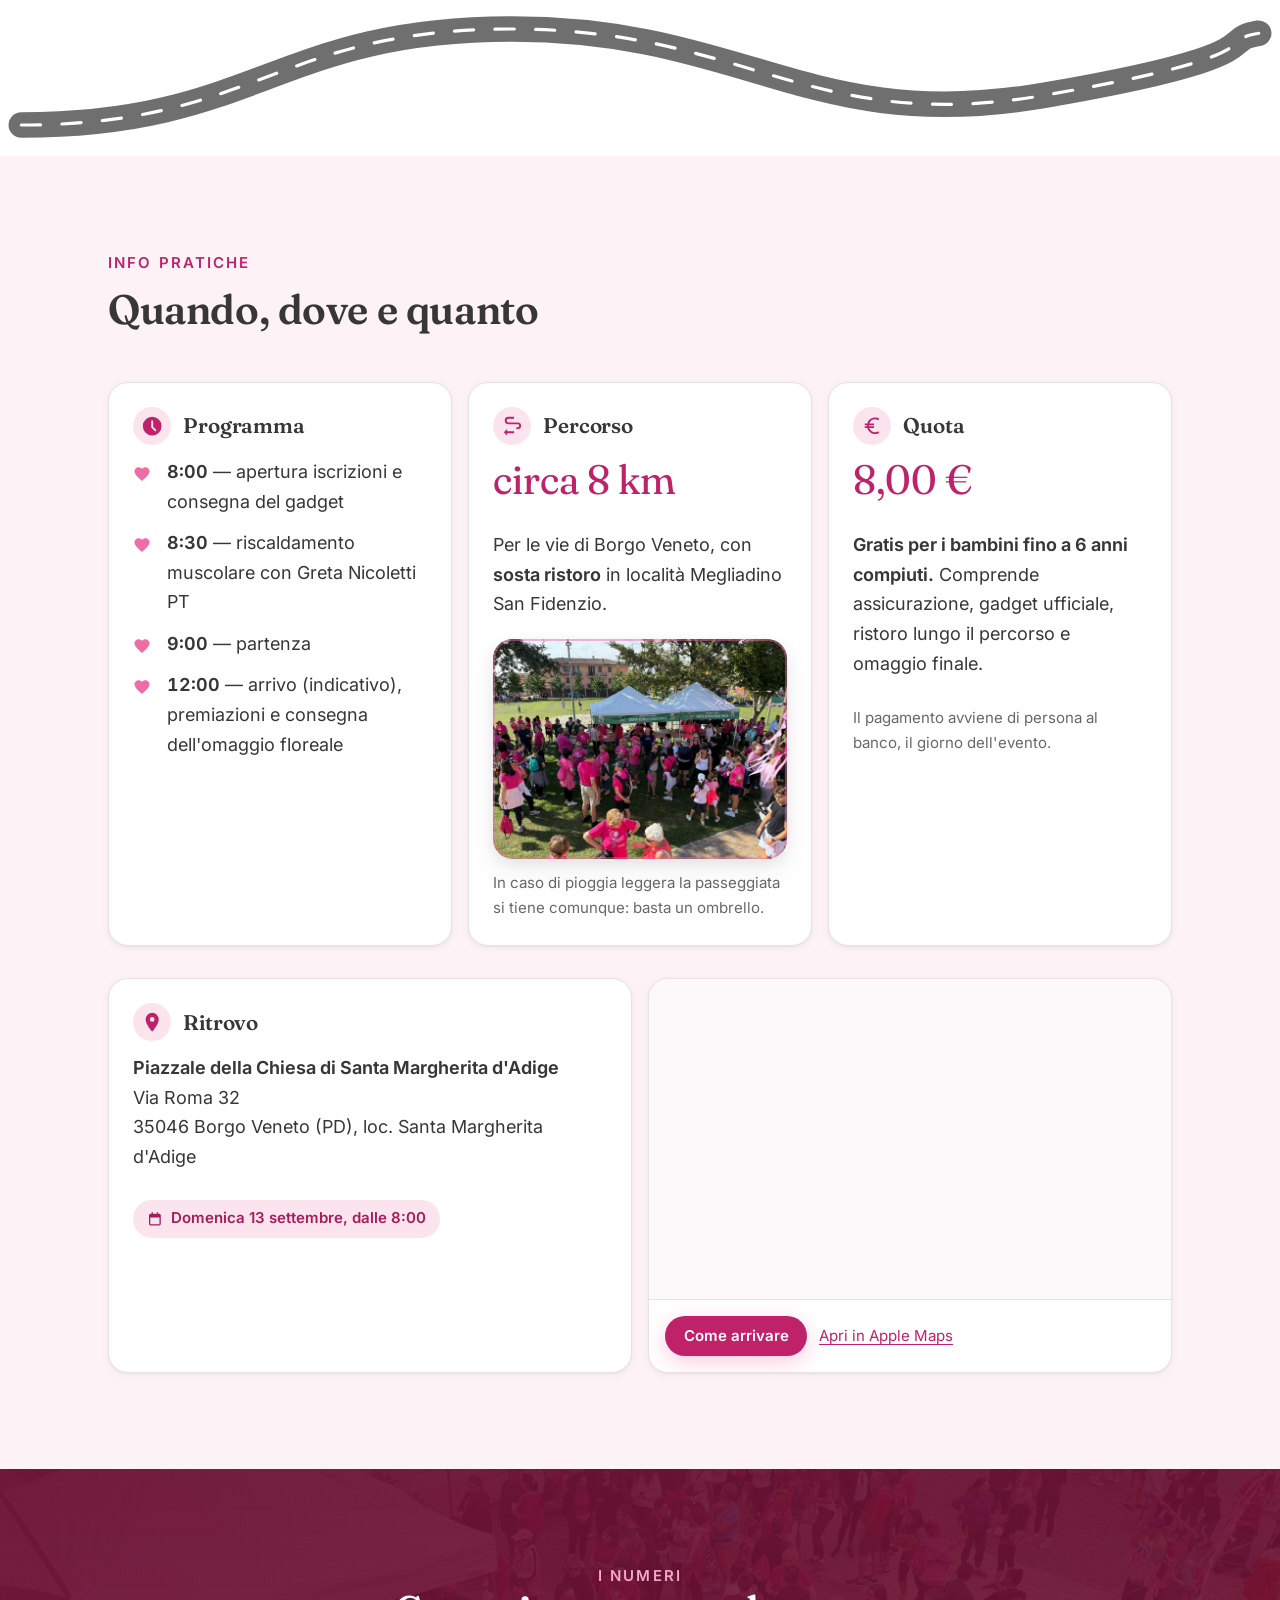
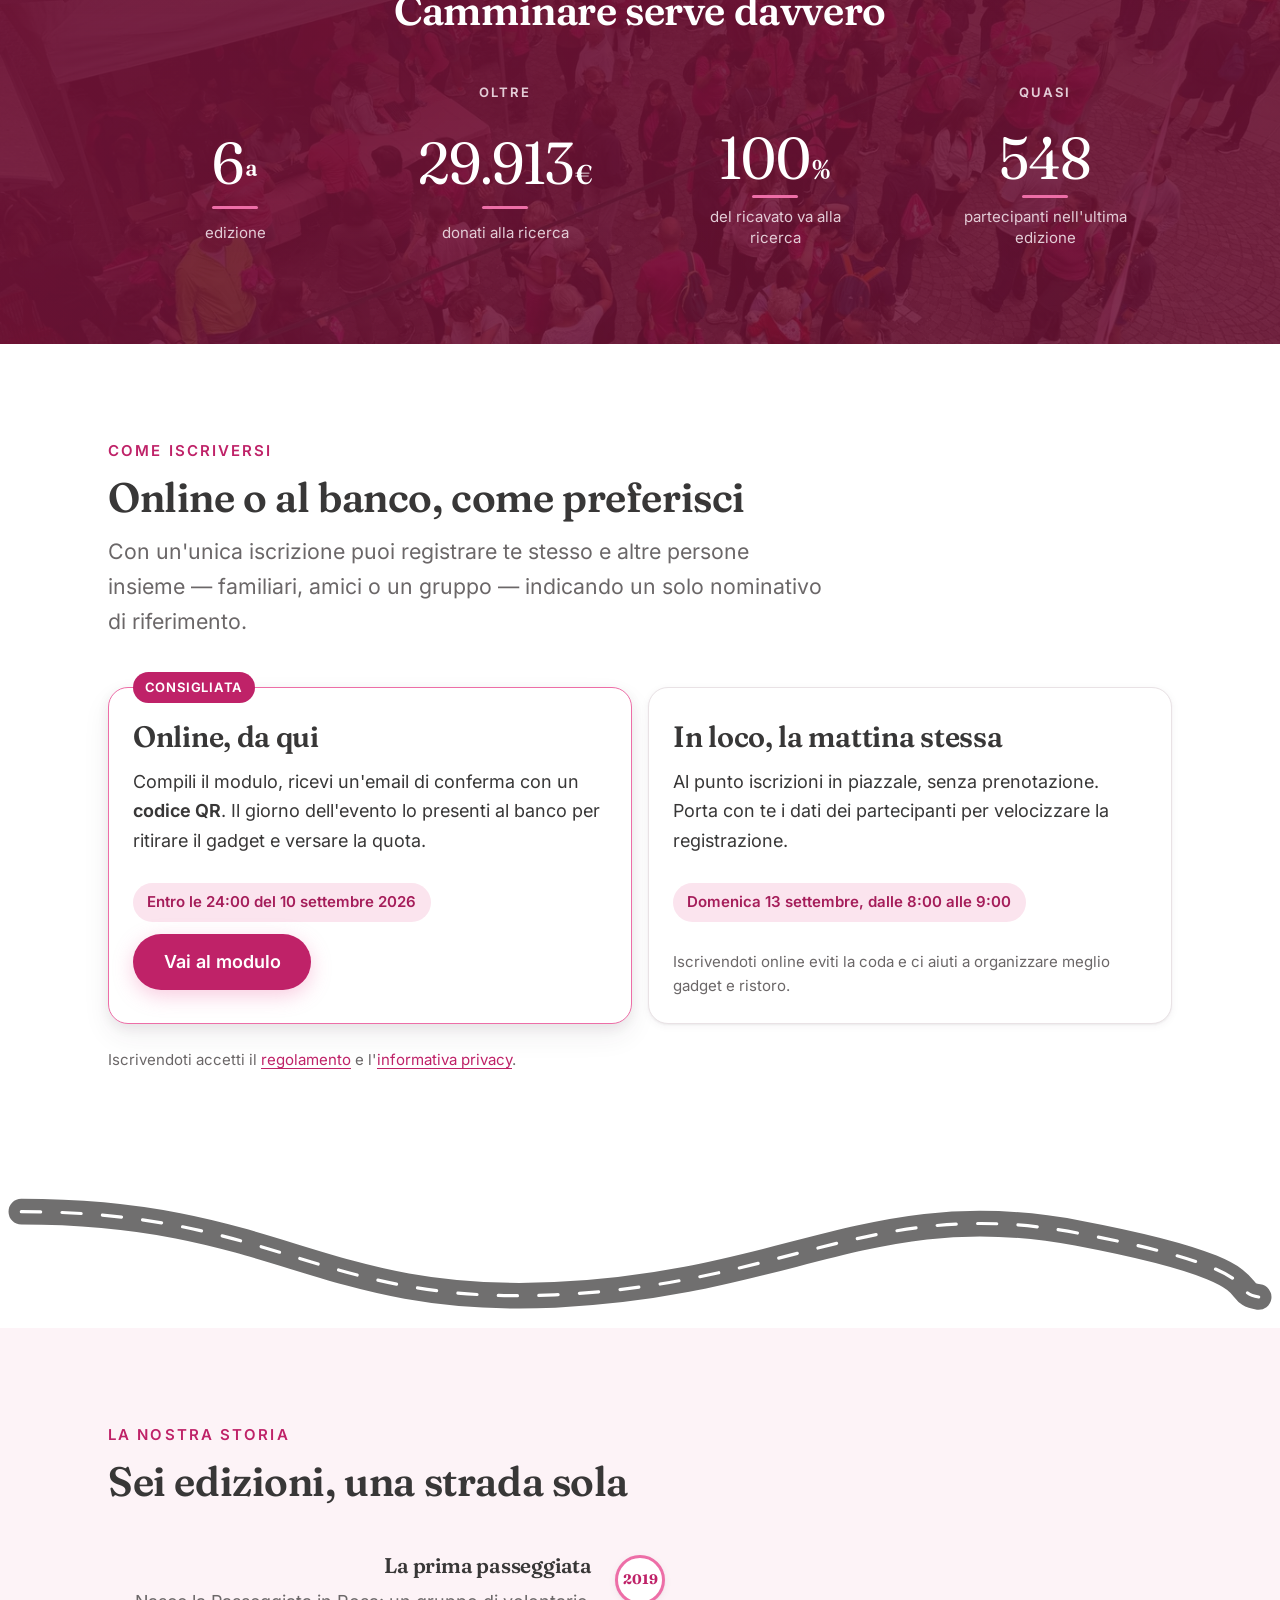
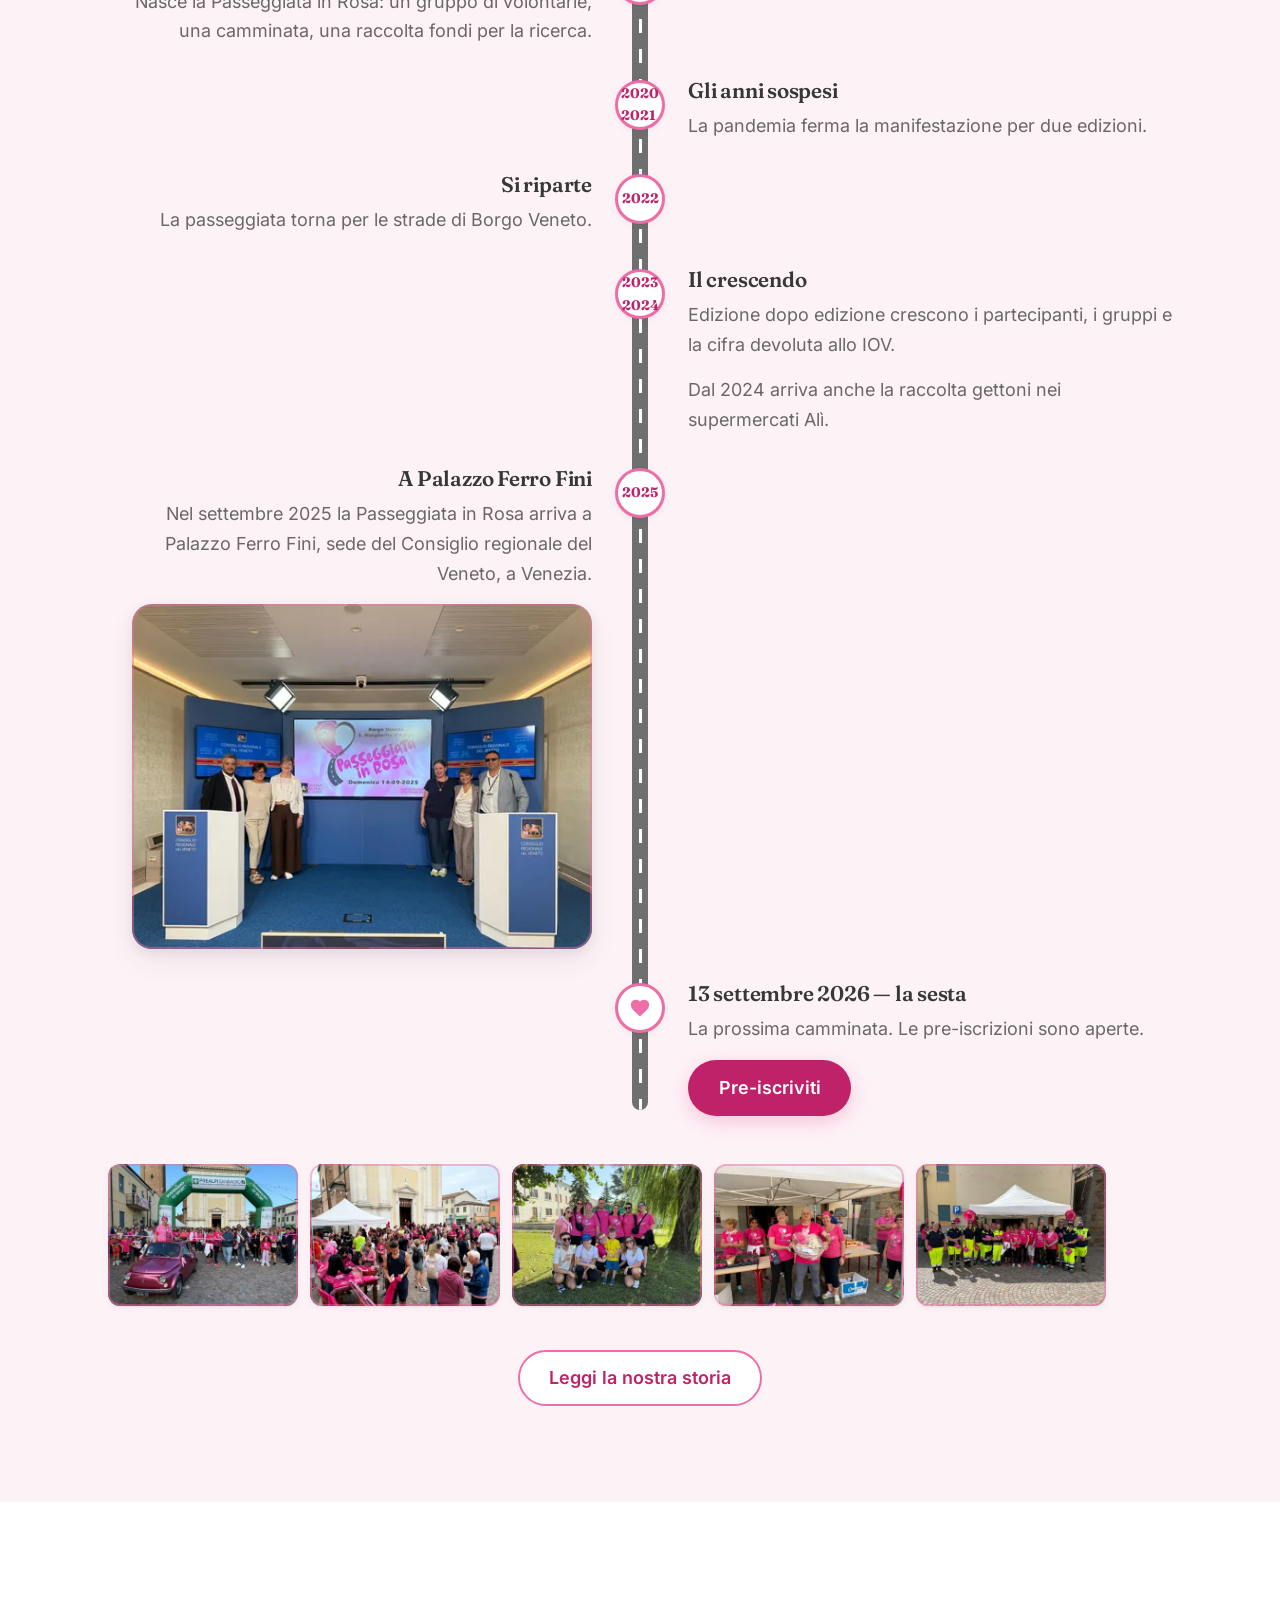
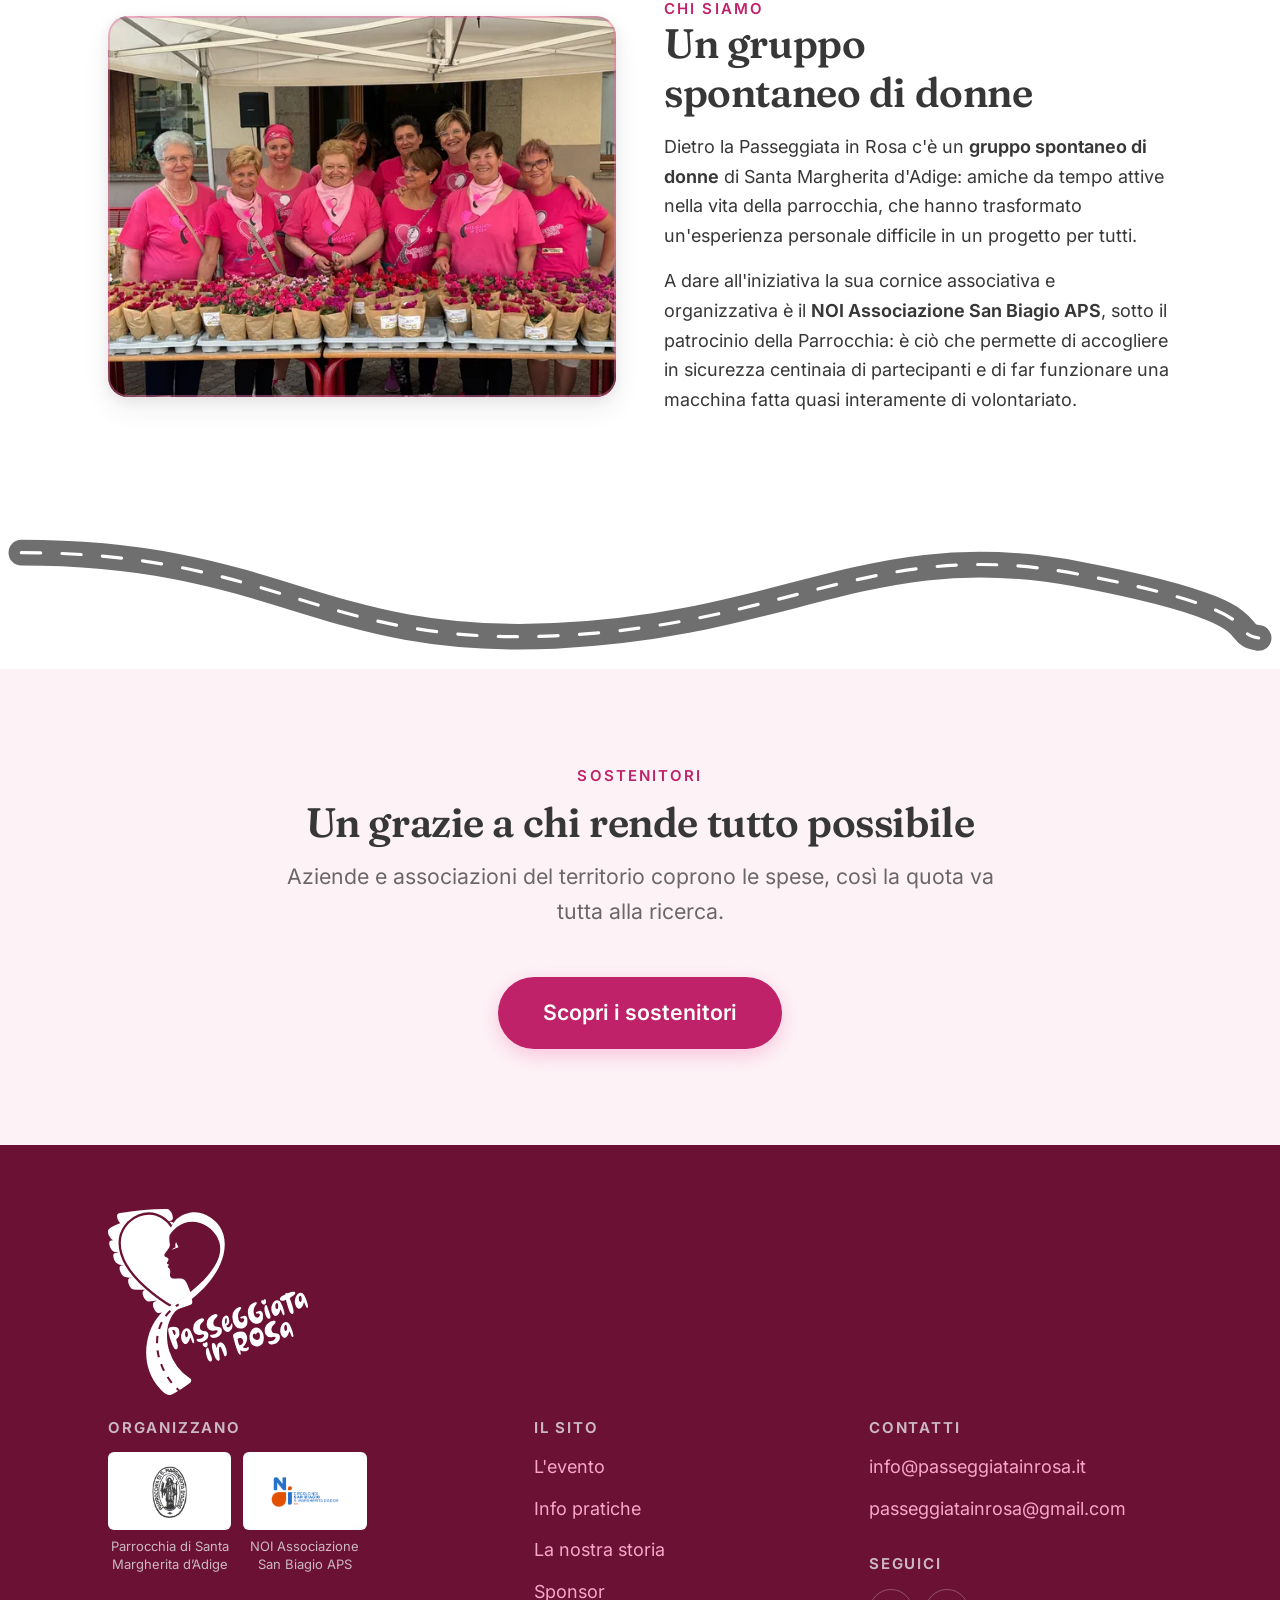
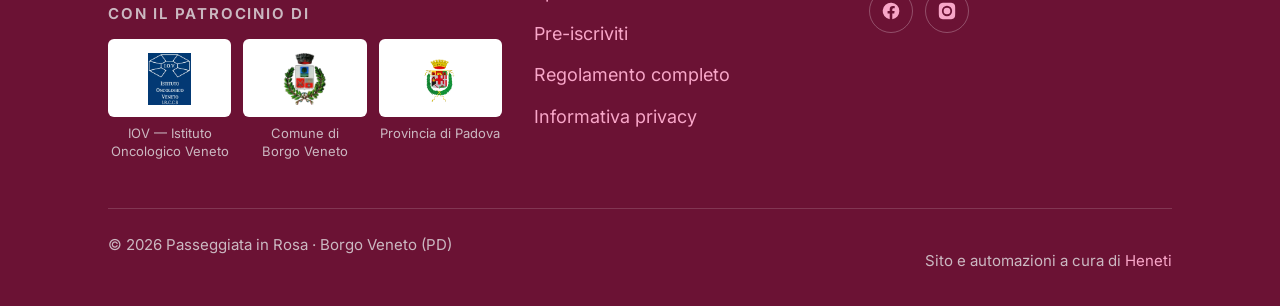
==== commit fb44ab18: "Iscrizioni chiuse al pubblico, data di nascita a tre tendine CHIUSURA AL PUBBLICO iscrizione.html e " ====
--- a/index.html
+++ b/index.html
@@ -76,7 +76,7 @@
     </button>
 
     <div class="intestazione__azione">
-      <a class="btn btn--primario" href="/iscrizione.html">Pre-iscriviti</a>
+      <a class="btn btn--primario" href="/404.html">Pre-iscriviti</a>
     </div>
   </div>
 </header>
@@ -129,7 +129,7 @@
       </p>
 
       <div class="hero__azioni">
-        <a class="btn btn--primario btn--grande" href="/iscrizione.html">Pre-iscriviti</a>
+        <a class="btn btn--primario btn--grande" href="/404.html">Pre-iscriviti</a>
         <a class="hero__scopri" href="#evento">Scopri di più</a>
       </div>
     </div>
@@ -360,7 +360,7 @@
           </p>
           <p><span class="scadenza">Entro le 24:00 del 10 settembre 2026</span></p>
           <div>
-            <a class="btn btn--primario" href="/iscrizione.html">Vai al modulo</a>
+            <a class="btn btn--primario" href="/404.html">Vai al modulo</a>
           </div>
         </div>
 
@@ -447,7 +447,7 @@
           <h3>13 settembre 2026 — la sesta</h3>
           <p>La prossima camminata. Le pre-iscrizioni sono aperte.</p>
           <div style="margin-top:var(--sp-4)">
-            <a class="btn btn--primario" href="/iscrizione.html">Pre-iscriviti</a>
+            <a class="btn btn--primario" href="/404.html">Pre-iscriviti</a>
           </div>
         </div>
 
@@ -623,7 +623,7 @@
           <li><a href="#info">Info pratiche</a></li>
           <li><a href="#storia">La nostra storia</a></li>
           <li><a href="/sponsor.html">Sponsor</a></li>
-          <li><a href="/iscrizione.html">Pre-iscriviti</a></li>
+          <li><a href="/404.html">Pre-iscriviti</a></li>
           <li><a href="/regolamento.html">Regolamento completo</a></li>
           <li><a href="/privacy.html">Informativa privacy</a></li>
         </ul>
@@ -657,7 +657,7 @@
 
 <!-- Barra sempre a portata di pollice: e' la ragione per cui questa pagina esiste. -->
 <div class="barra-pollice">
-  <a class="btn btn--primario" href="/iscrizione.html">Pre-iscriviti</a>
+  <a class="btn btn--primario" href="/404.html">Pre-iscriviti</a>
   <span class="barra-pollice__nota">Online entro il 10 settembre · 8 € a persona</span>
 </div>
 
@@ -680,7 +680,7 @@
   </nav>
 
   <div class="menu__piede">
-    <a class="btn btn--primario btn--grande" href="/iscrizione.html">Pre-iscriviti</a>
+    <a class="btn btn--primario btn--grande" href="/404.html">Pre-iscriviti</a>
     <p>Online entro il 10 settembre &middot; 8 &euro; a persona</p>
   </div>
 </dialog>
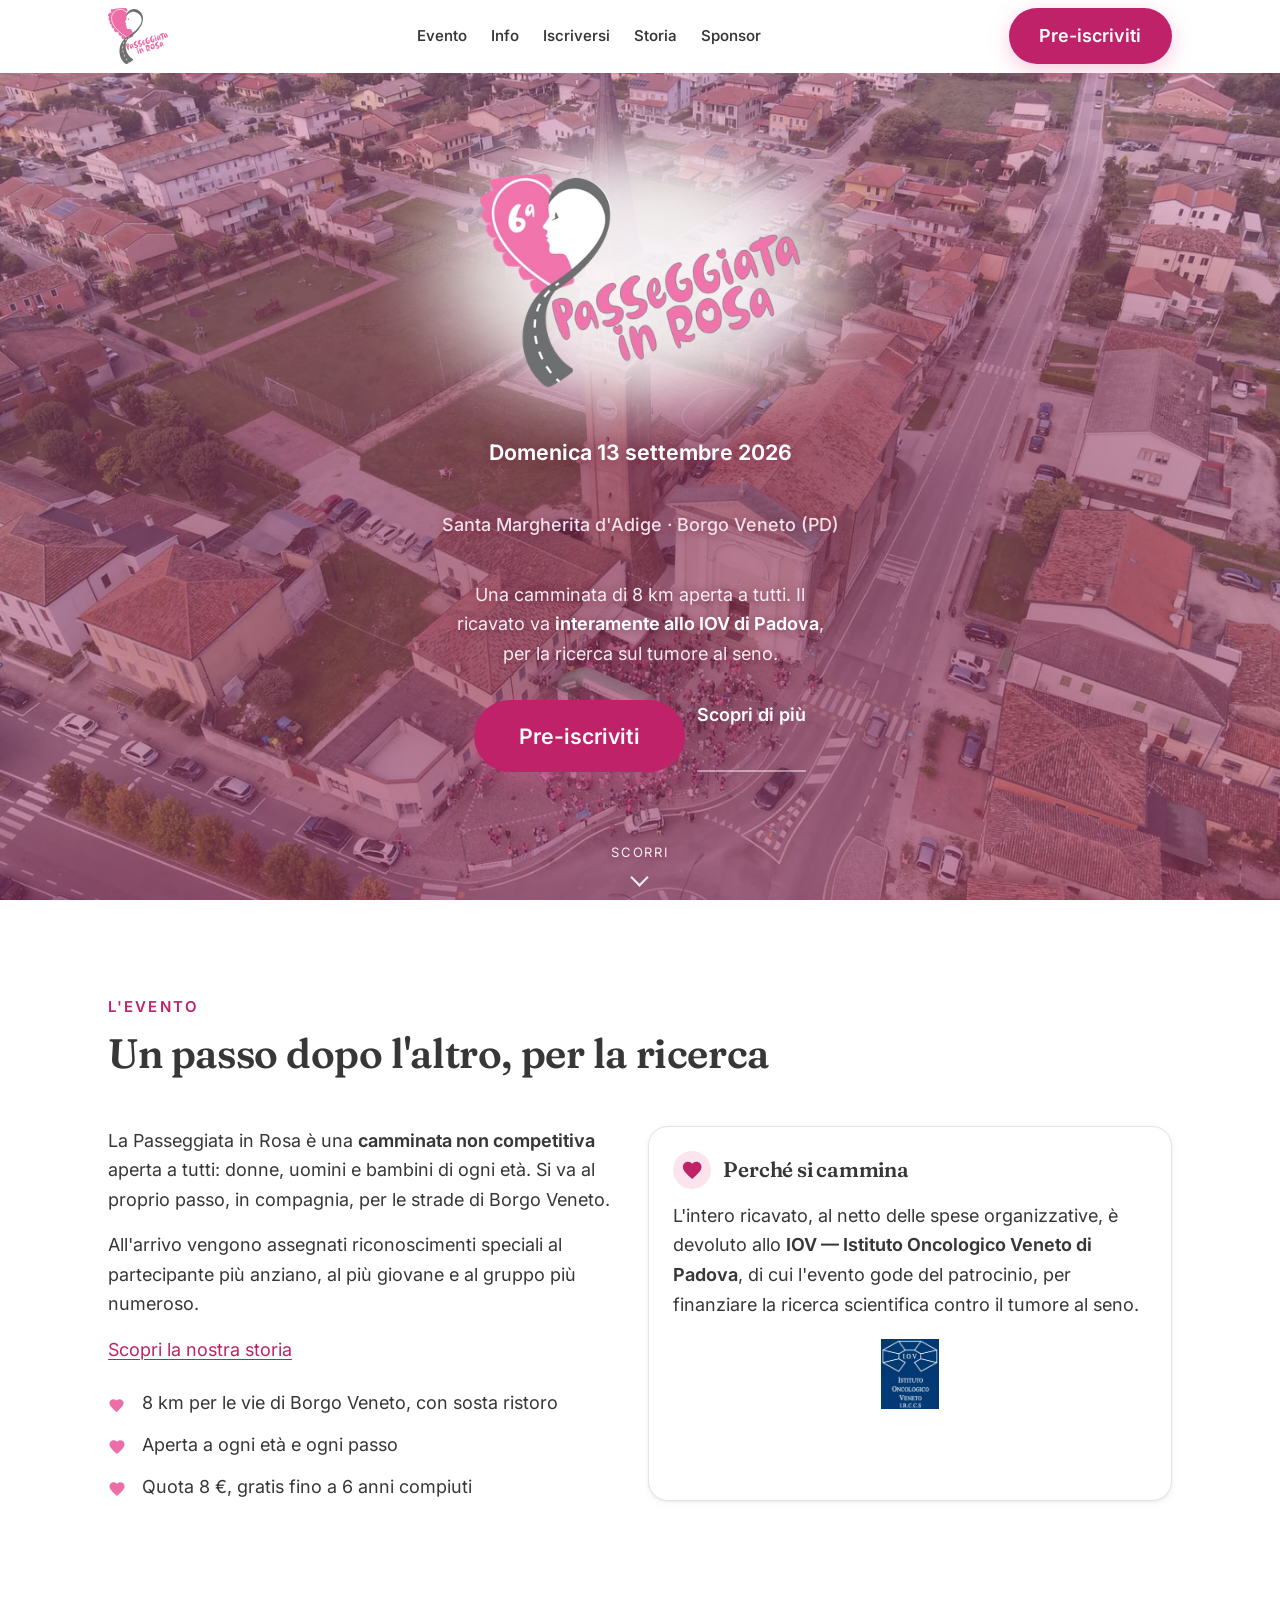
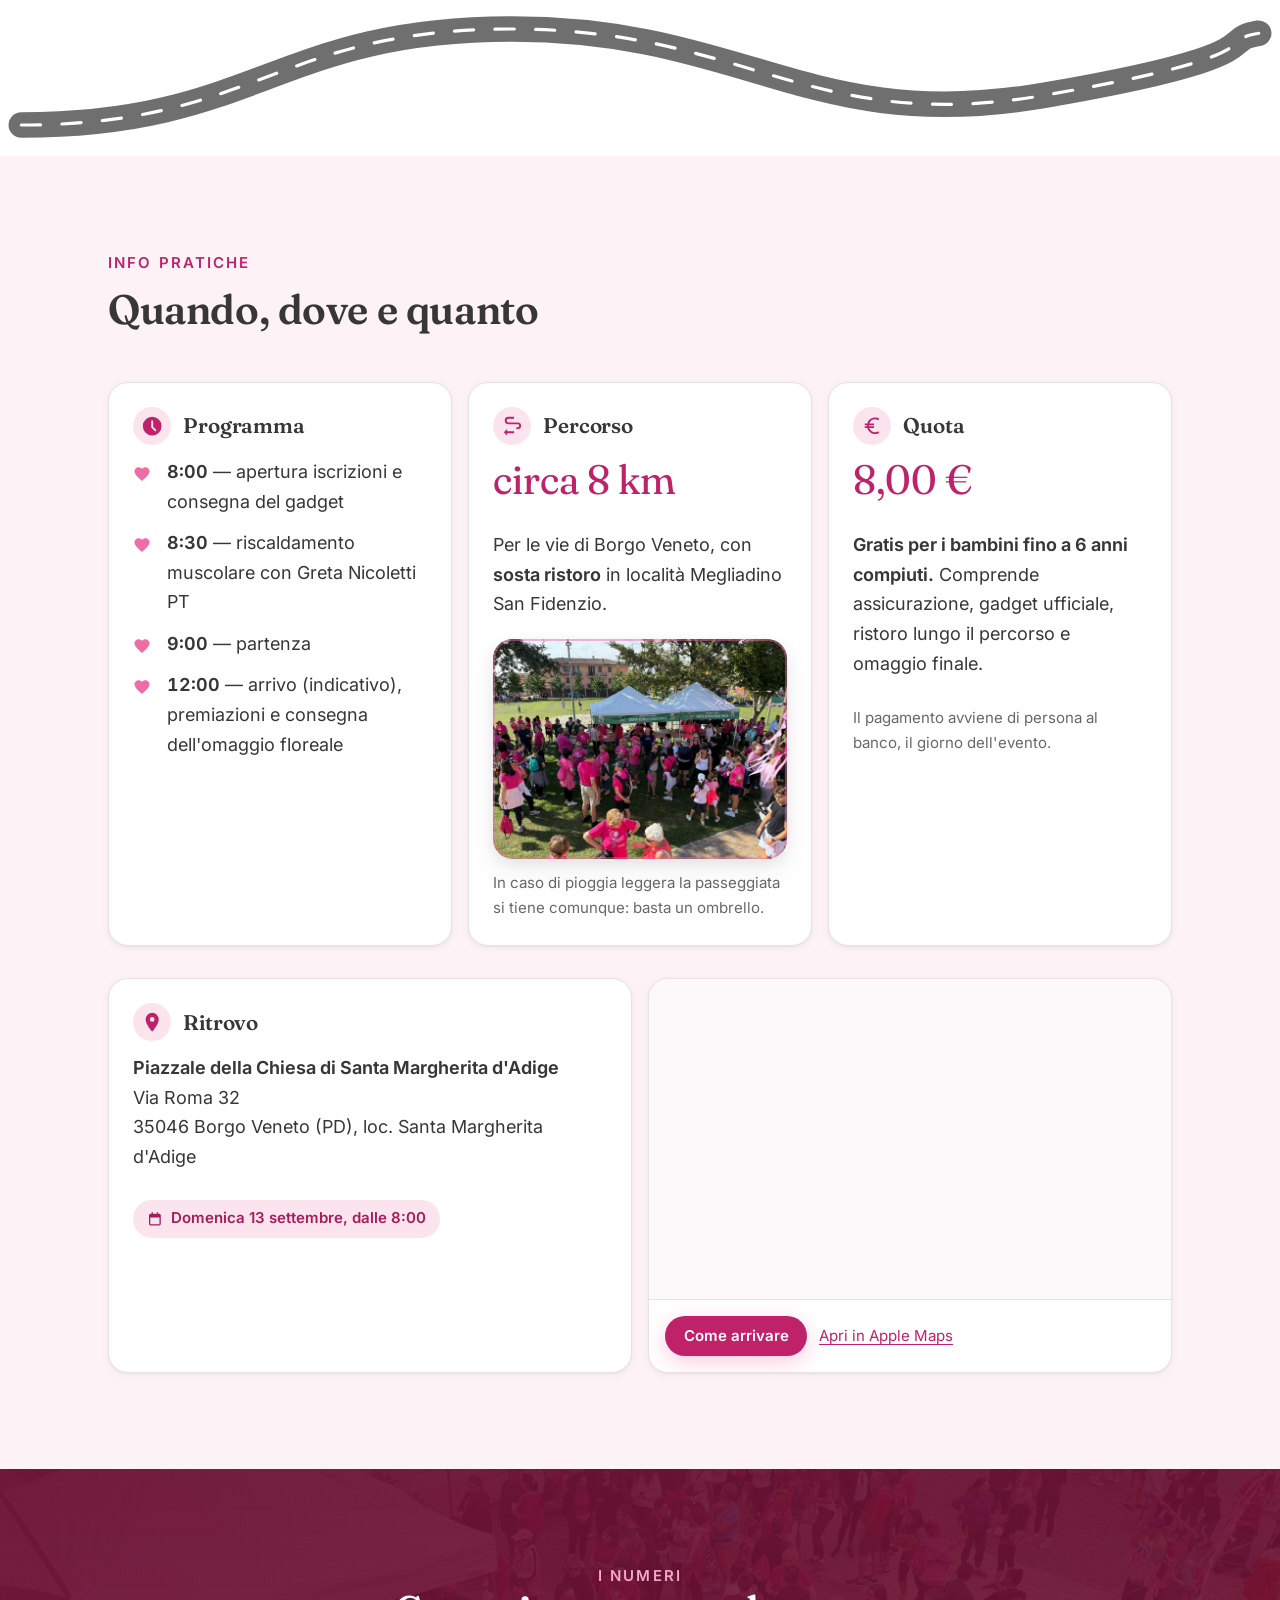
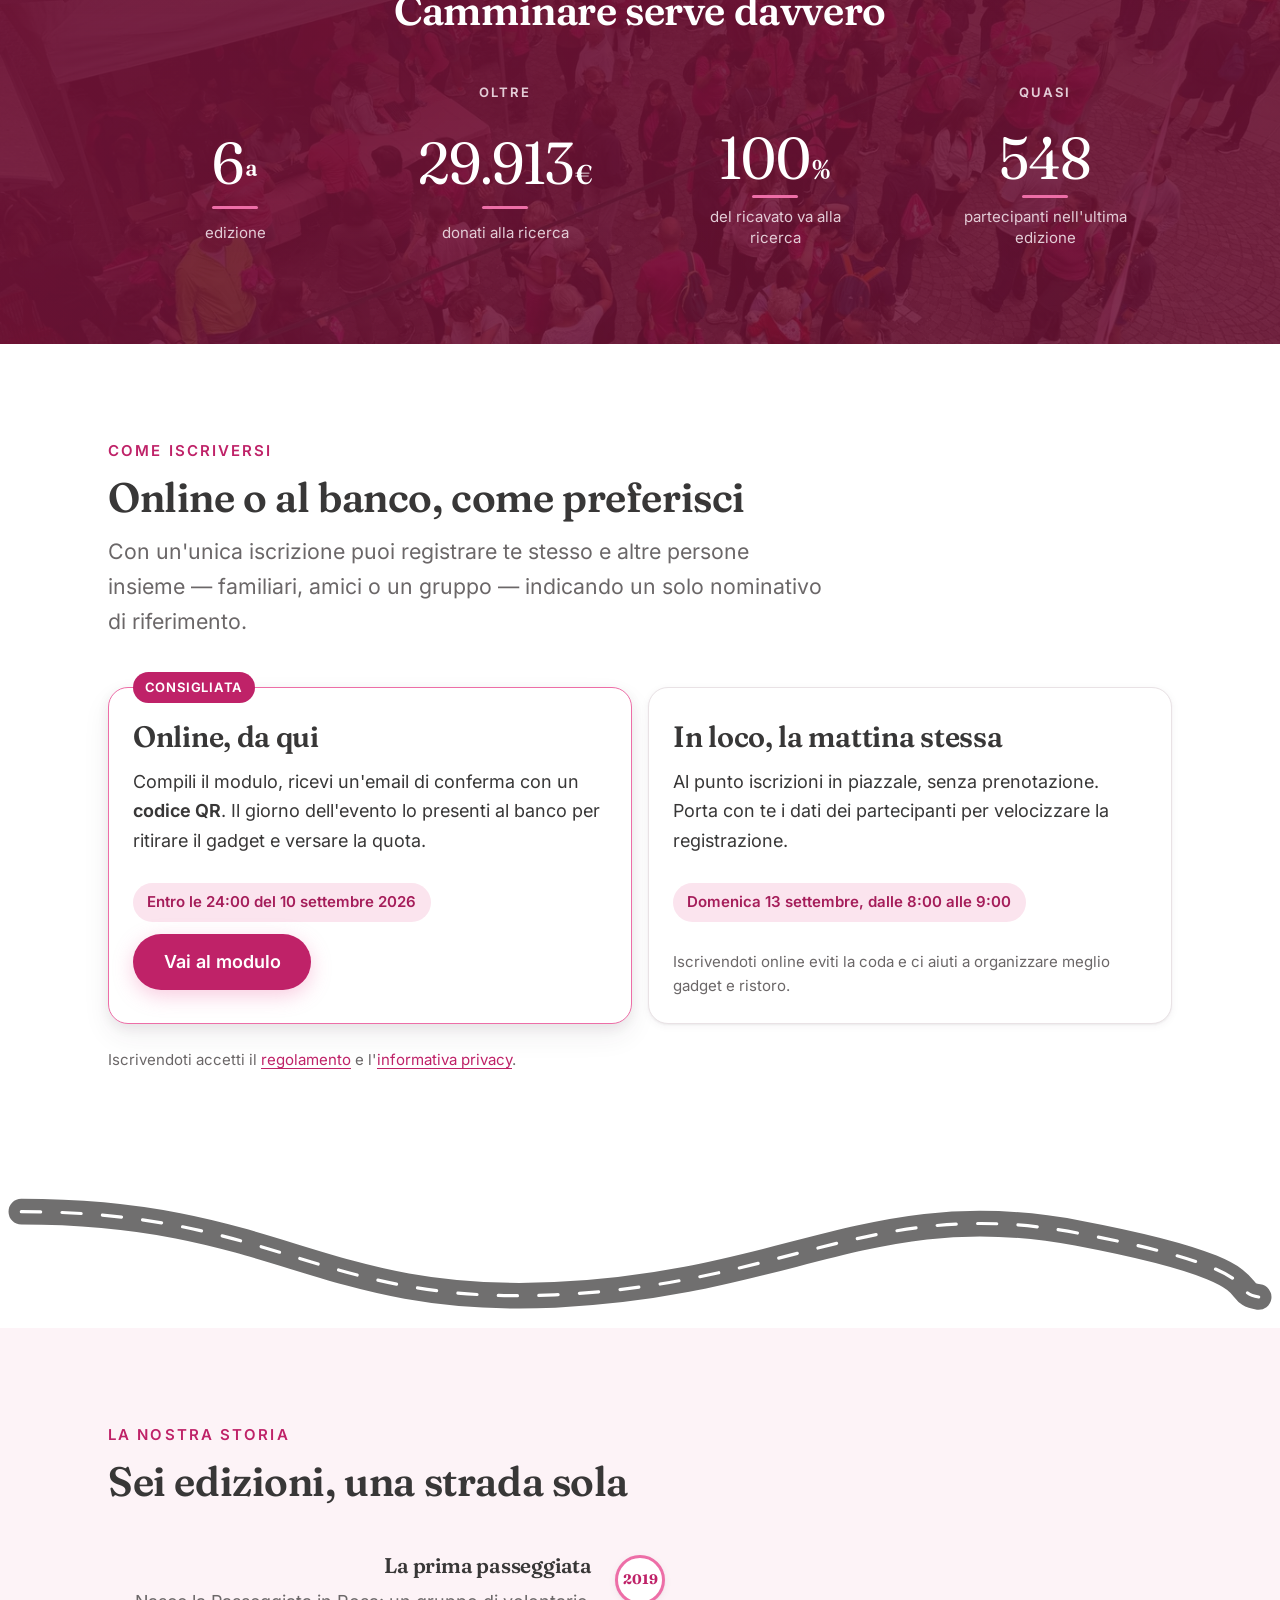
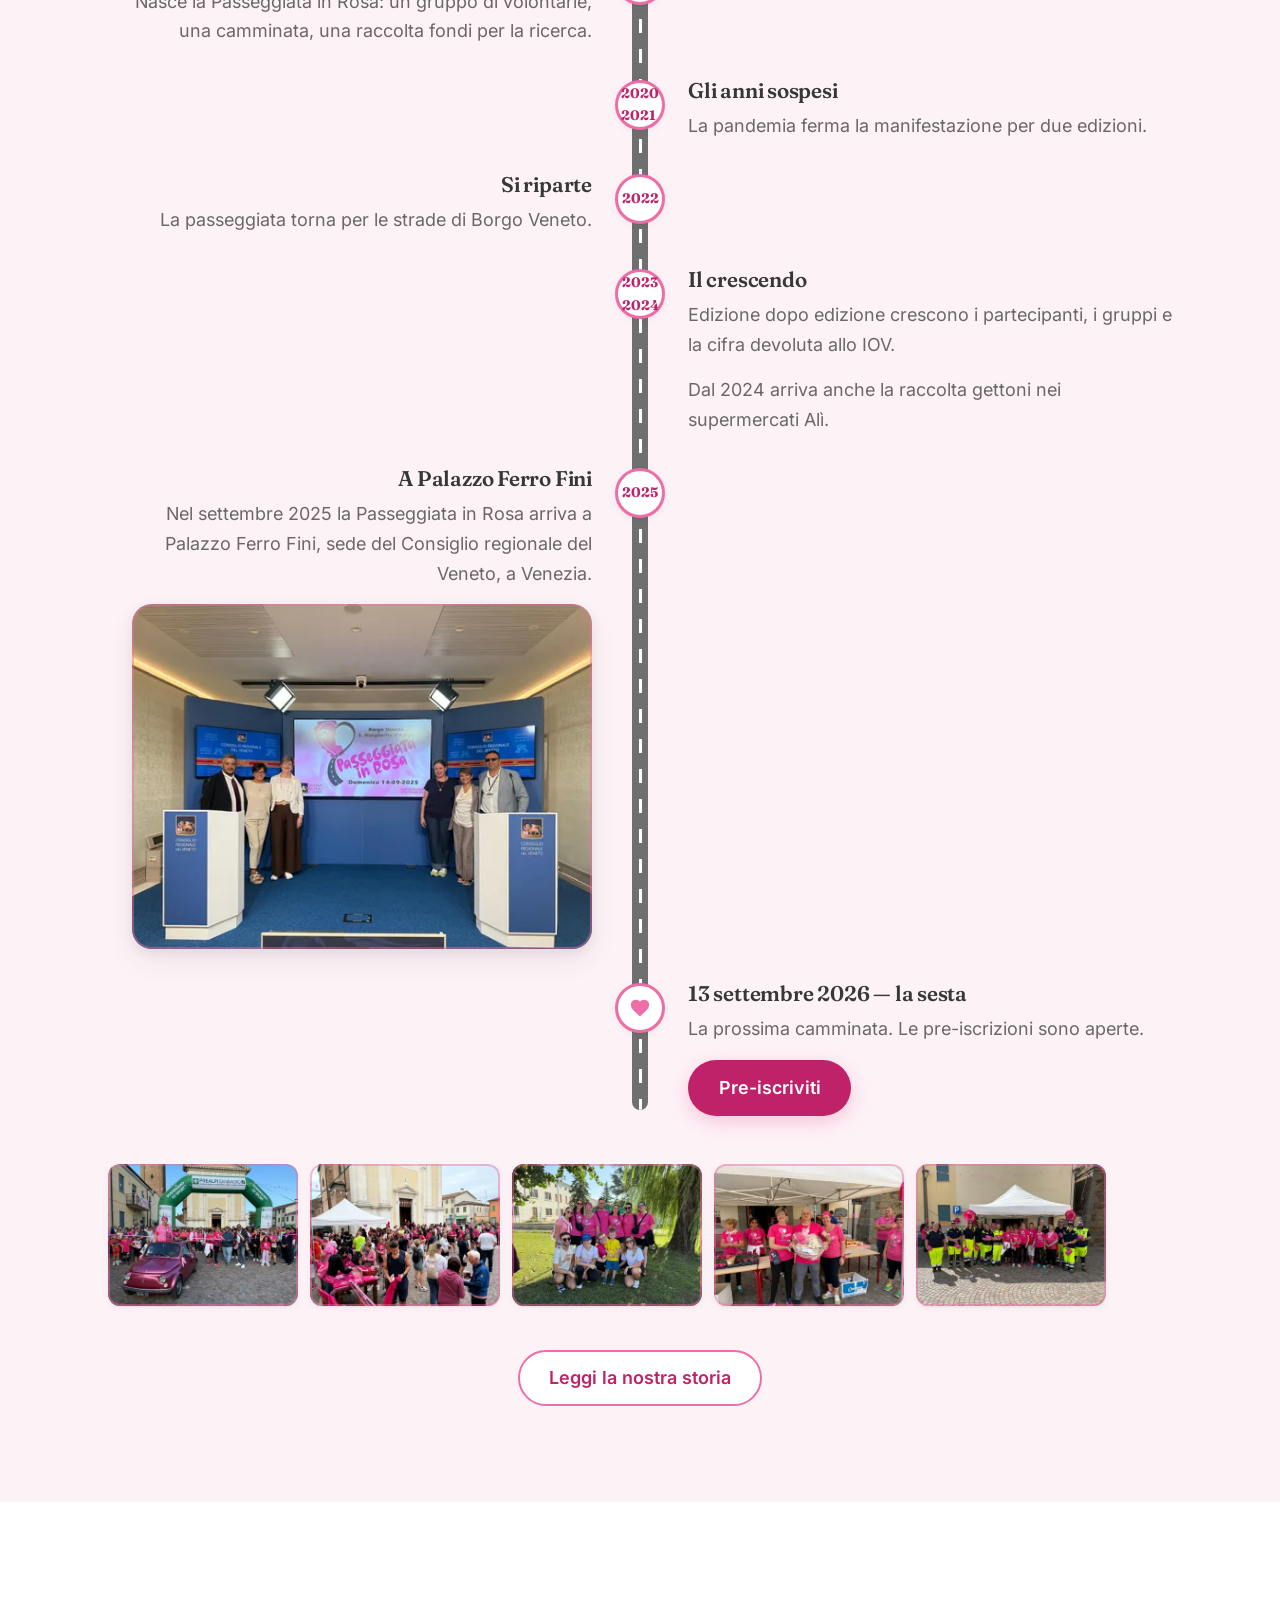
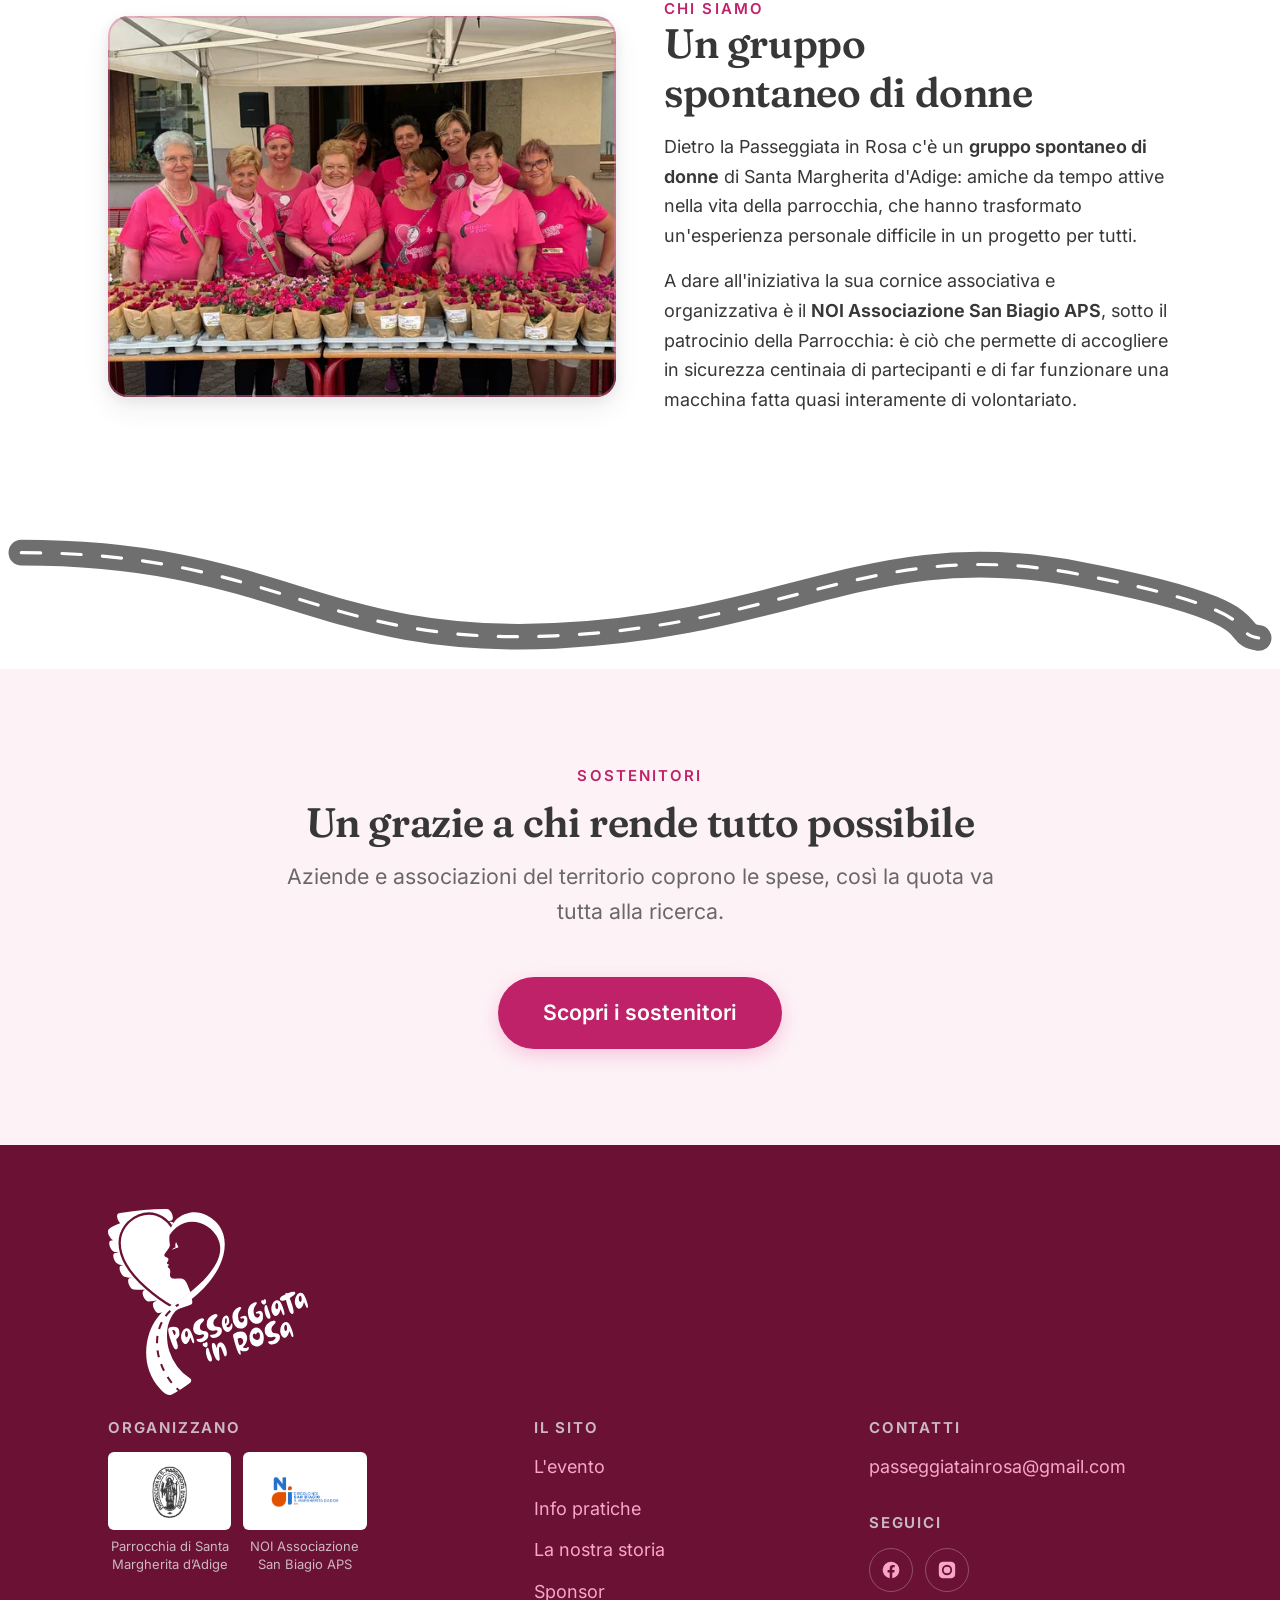
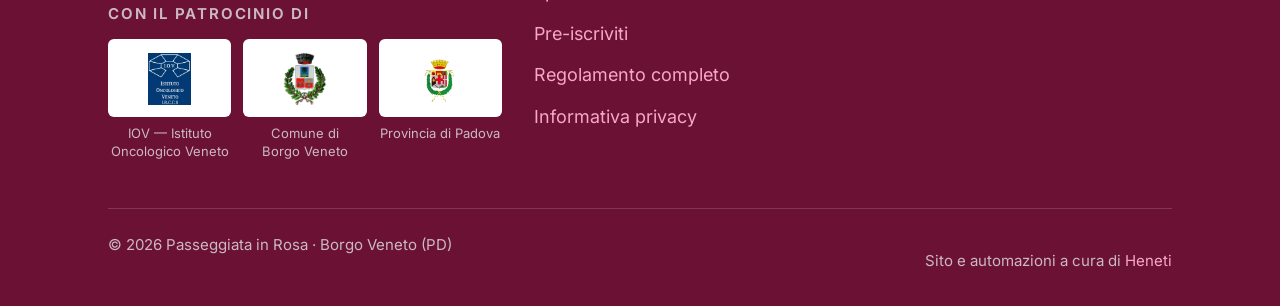
==== commit 8eacda7e: "Go-live: iscrizioni aperte, annullamento prenotazione, sito indicizzabile PAGINE PUBBLICHE iscrizion" ====
--- a/index.html
+++ b/index.html
@@ -6,9 +6,6 @@
 <title>Passeggiata in Rosa — Camminata benefica · 13 settembre 2026, Borgo Veneto</title>
 <meta name="description" content="Camminata non competitiva di 8 km a Borgo Veneto (PD), domenica 13 settembre 2026. Il ricavato è interamente devoluto allo IOV di Padova per la ricerca sul tumore al seno. Quota 8 €, gratis fino a 6 anni compiuti.">
 
-<!-- TODO GO-LIVE: togliere questa riga dopo il test end-to-end del form.
-     Finche' c'e', il sito resta invisibile a Google. -->
-<meta name="robots" content="noindex">
 
 <link rel="canonical" href="https://passeggiatainrosa.it/">
 
@@ -76,7 +73,7 @@
     </button>
 
     <div class="intestazione__azione">
-      <a class="btn btn--primario" href="/404.html">Pre-iscriviti</a>
+      <a class="btn btn--primario" href="/iscrizione.html">Pre-iscriviti</a>
     </div>
   </div>
 </header>
@@ -129,7 +126,7 @@
       </p>
 
       <div class="hero__azioni">
-        <a class="btn btn--primario btn--grande" href="/404.html">Pre-iscriviti</a>
+        <a class="btn btn--primario btn--grande" href="/iscrizione.html">Pre-iscriviti</a>
         <a class="hero__scopri" href="#evento">Scopri di più</a>
       </div>
     </div>
@@ -360,7 +357,7 @@
           </p>
           <p><span class="scadenza">Entro le 24:00 del 10 settembre 2026</span></p>
           <div>
-            <a class="btn btn--primario" href="/404.html">Vai al modulo</a>
+            <a class="btn btn--primario" href="/iscrizione.html">Vai al modulo</a>
           </div>
         </div>
 
@@ -447,7 +444,7 @@
           <h3>13 settembre 2026 — la sesta</h3>
           <p>La prossima camminata. Le pre-iscrizioni sono aperte.</p>
           <div style="margin-top:var(--sp-4)">
-            <a class="btn btn--primario" href="/404.html">Pre-iscriviti</a>
+            <a class="btn btn--primario" href="/iscrizione.html">Pre-iscriviti</a>
           </div>
         </div>
 
@@ -623,7 +620,7 @@
           <li><a href="#info">Info pratiche</a></li>
           <li><a href="#storia">La nostra storia</a></li>
           <li><a href="/sponsor.html">Sponsor</a></li>
-          <li><a href="/404.html">Pre-iscriviti</a></li>
+          <li><a href="/iscrizione.html">Pre-iscriviti</a></li>
           <li><a href="/regolamento.html">Regolamento completo</a></li>
           <li><a href="/privacy.html">Informativa privacy</a></li>
         </ul>
@@ -632,7 +629,6 @@
       <div>
         <h3>Contatti</h3>
         <ul>
-          <li><a href="mailto:info@passeggiatainrosa.it">info@passeggiatainrosa.it</a></li>
           <li><a href="mailto:passeggiatainrosa@gmail.com">passeggiatainrosa@gmail.com</a></li>
         </ul>
 
@@ -657,7 +653,7 @@
 
 <!-- Barra sempre a portata di pollice: e' la ragione per cui questa pagina esiste. -->
 <div class="barra-pollice">
-  <a class="btn btn--primario" href="/404.html">Pre-iscriviti</a>
+  <a class="btn btn--primario" href="/iscrizione.html">Pre-iscriviti</a>
   <span class="barra-pollice__nota">Online entro il 10 settembre · 8 € a persona</span>
 </div>
 
@@ -680,7 +676,7 @@
   </nav>
 
   <div class="menu__piede">
-    <a class="btn btn--primario btn--grande" href="/404.html">Pre-iscriviti</a>
+    <a class="btn btn--primario btn--grande" href="/iscrizione.html">Pre-iscriviti</a>
     <p>Online entro il 10 settembre &middot; 8 &euro; a persona</p>
   </div>
 </dialog>
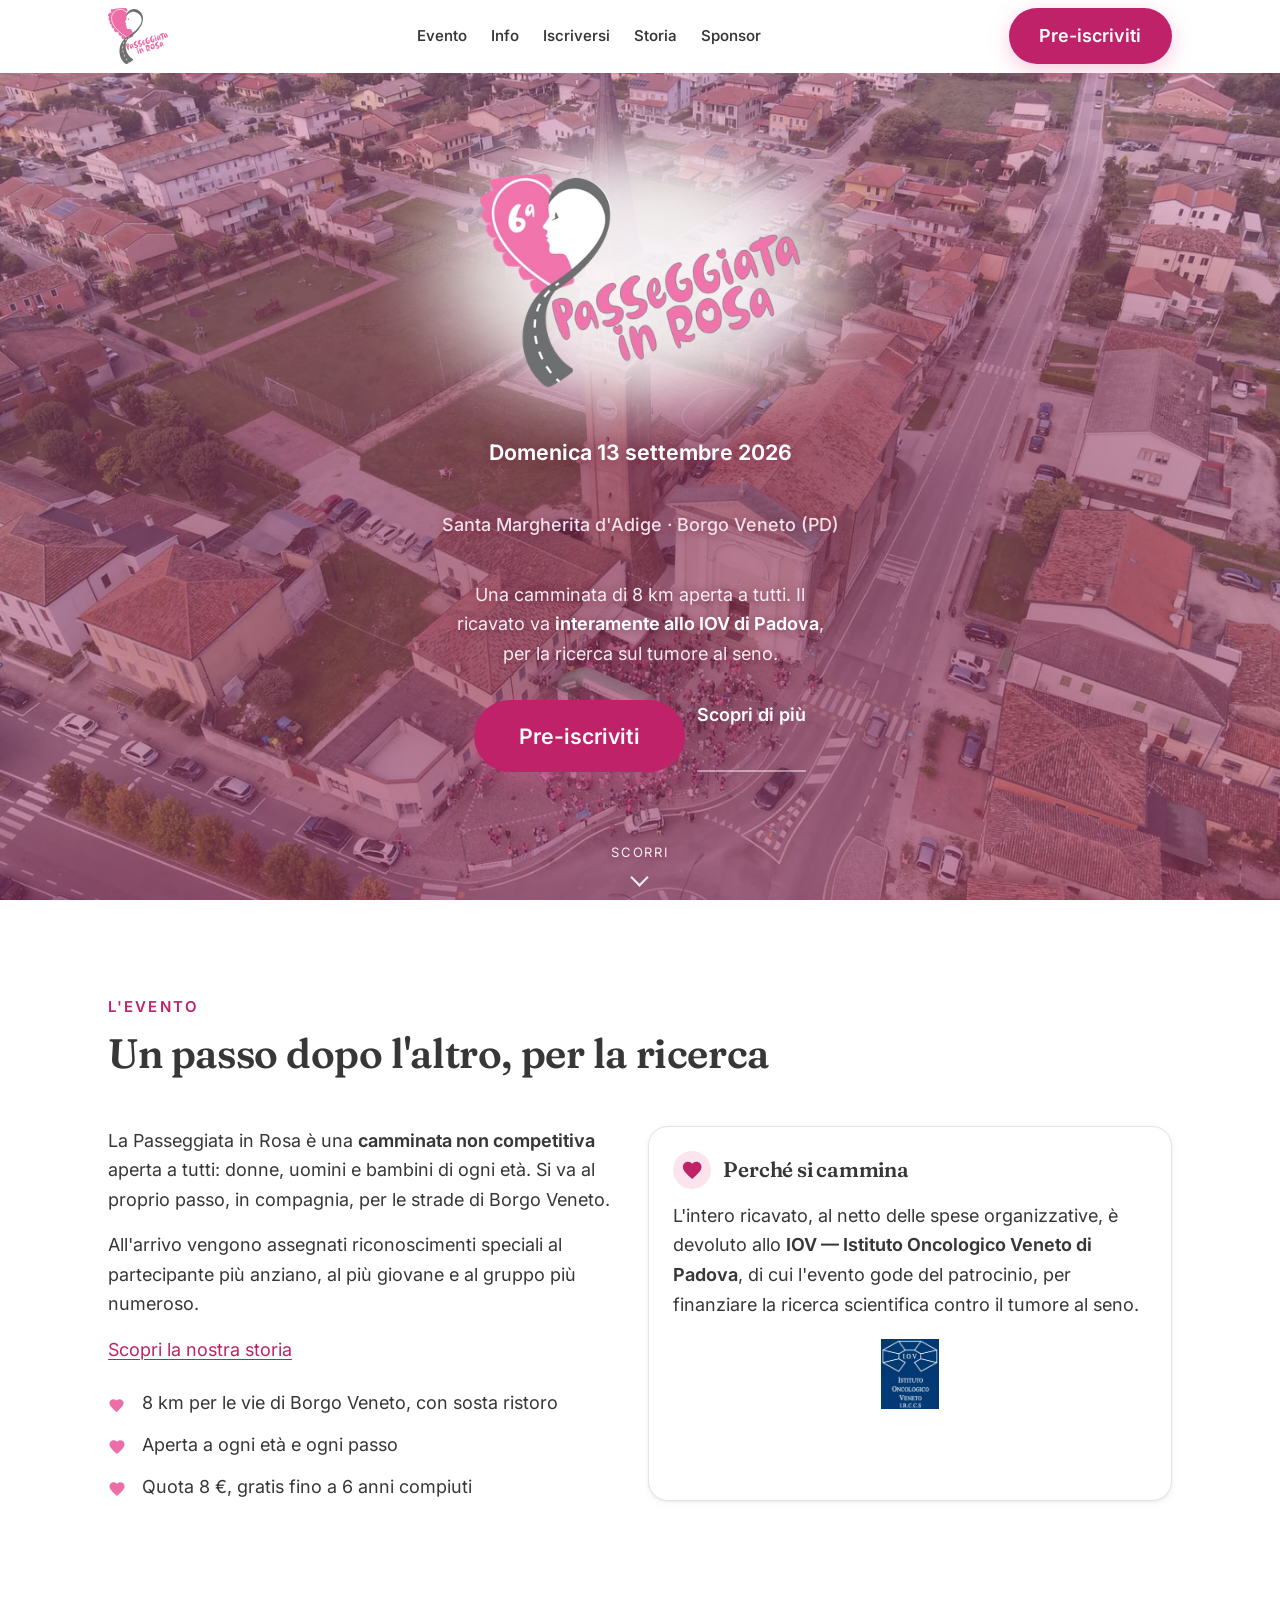
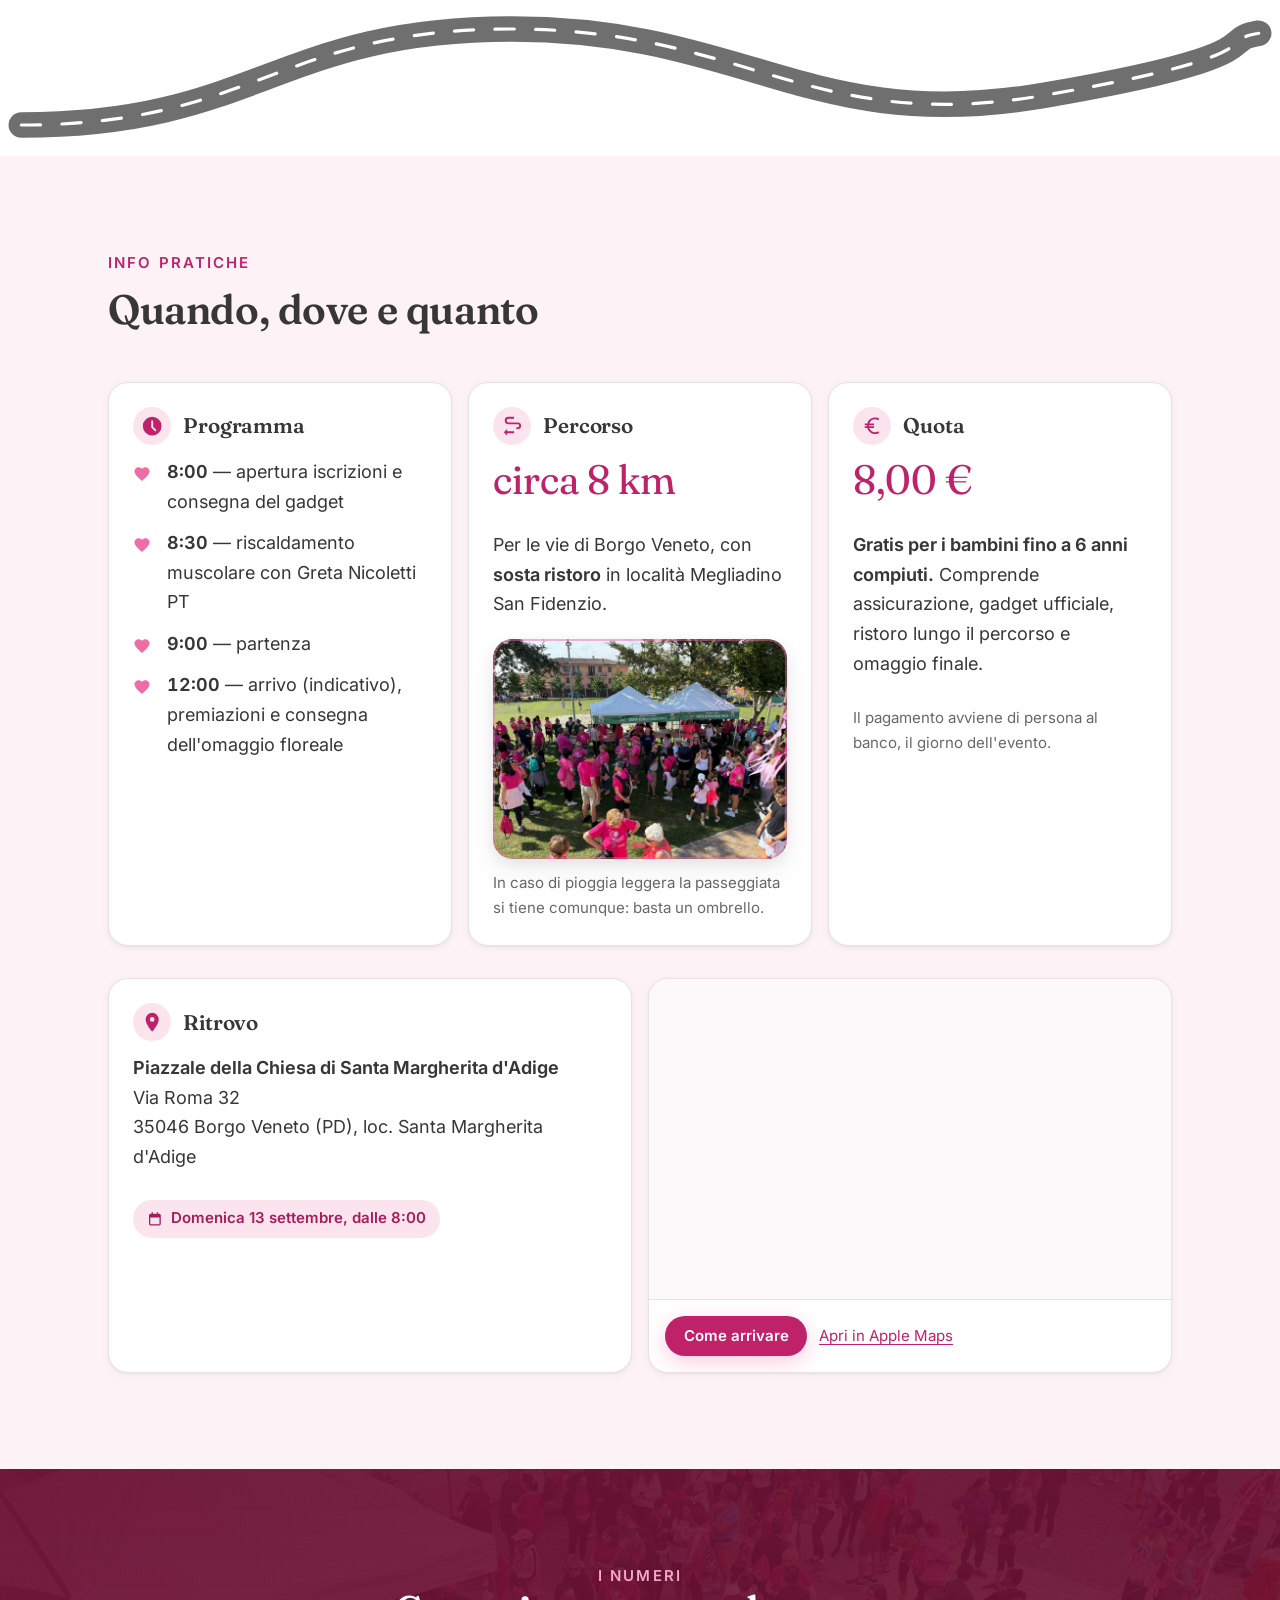
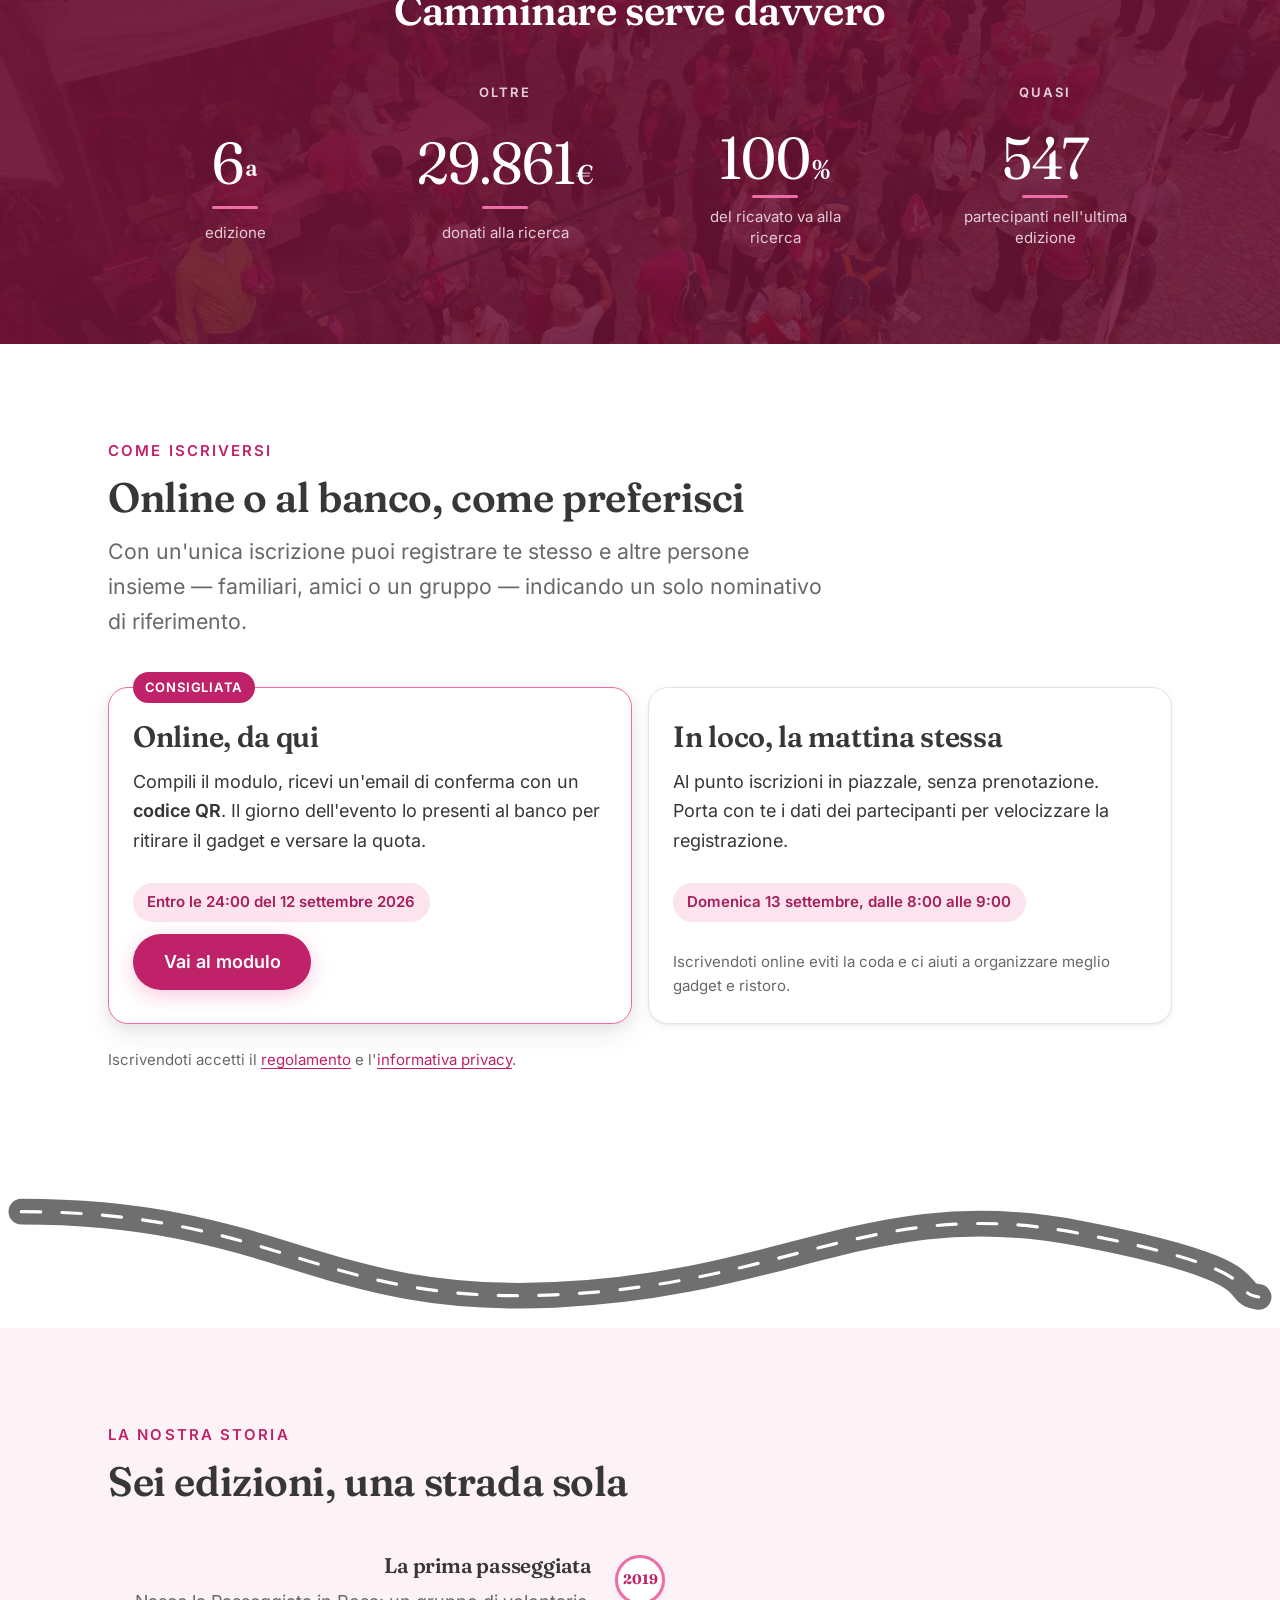
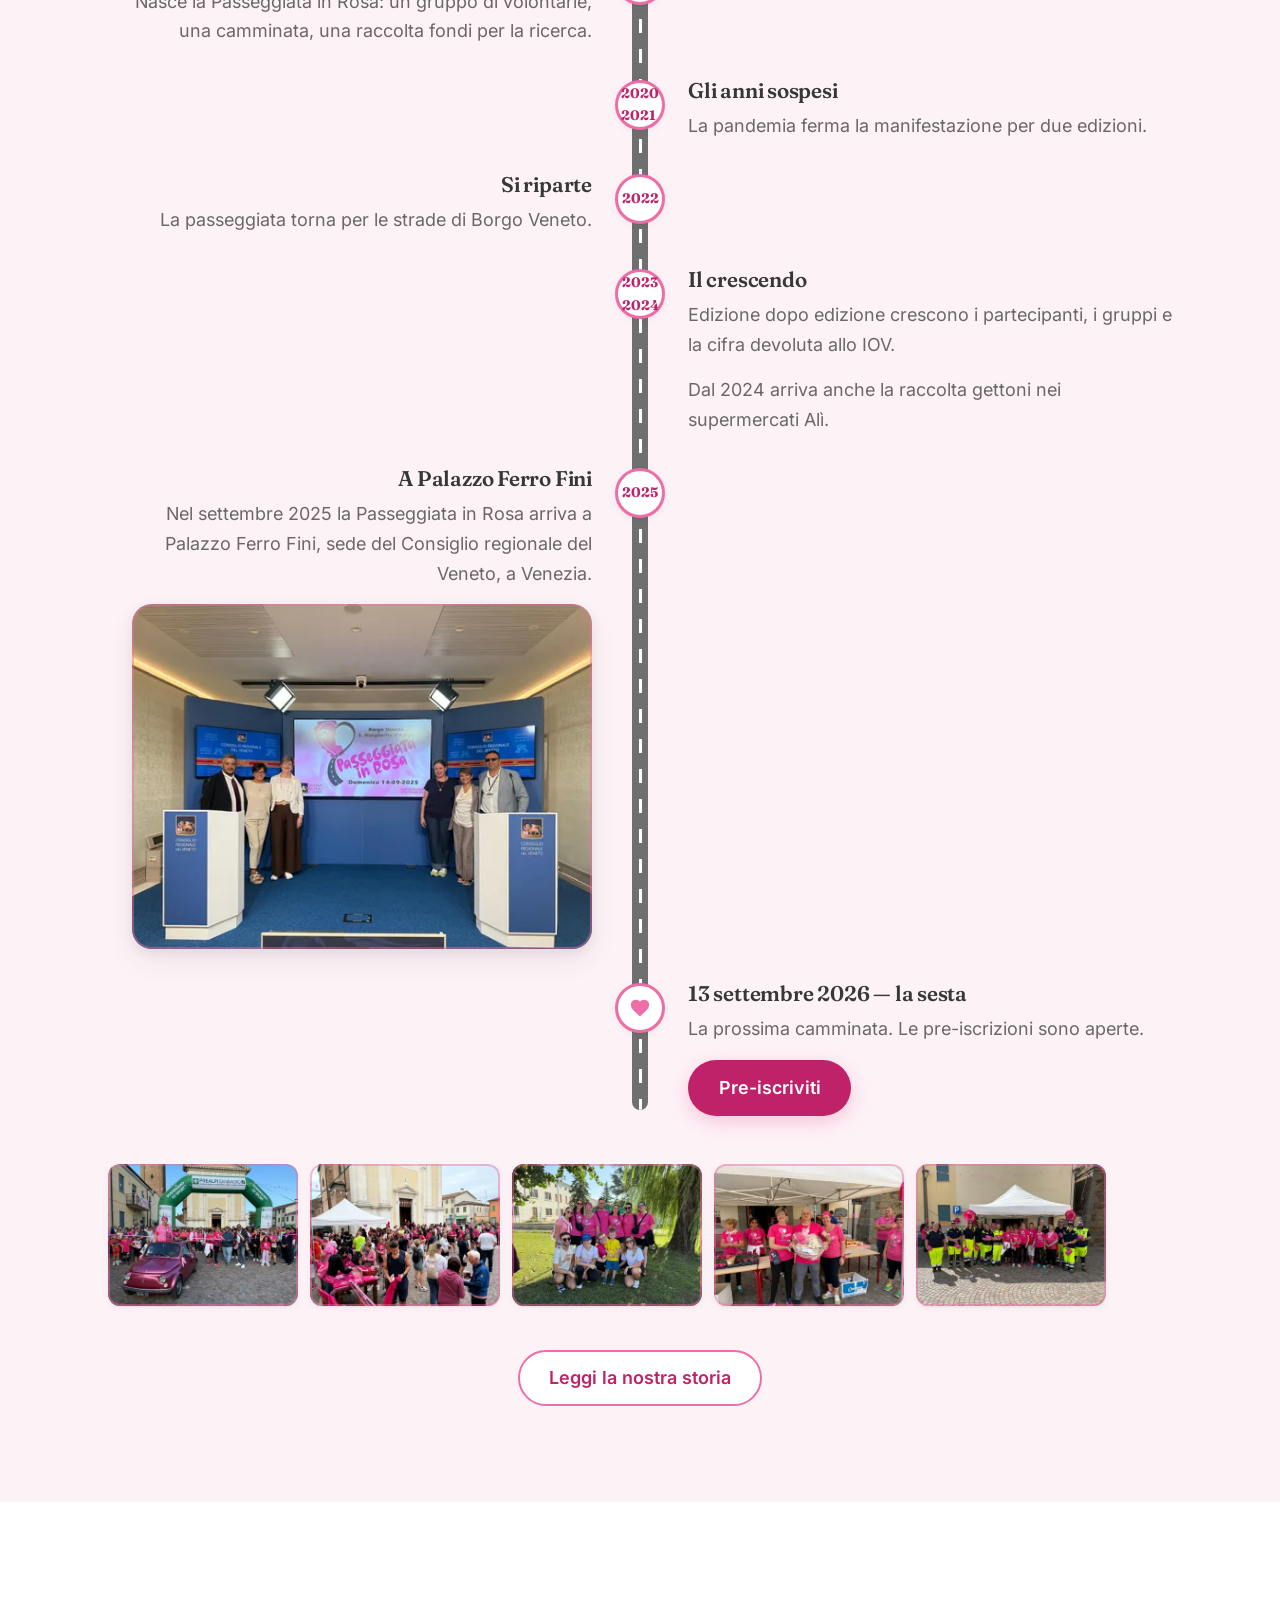
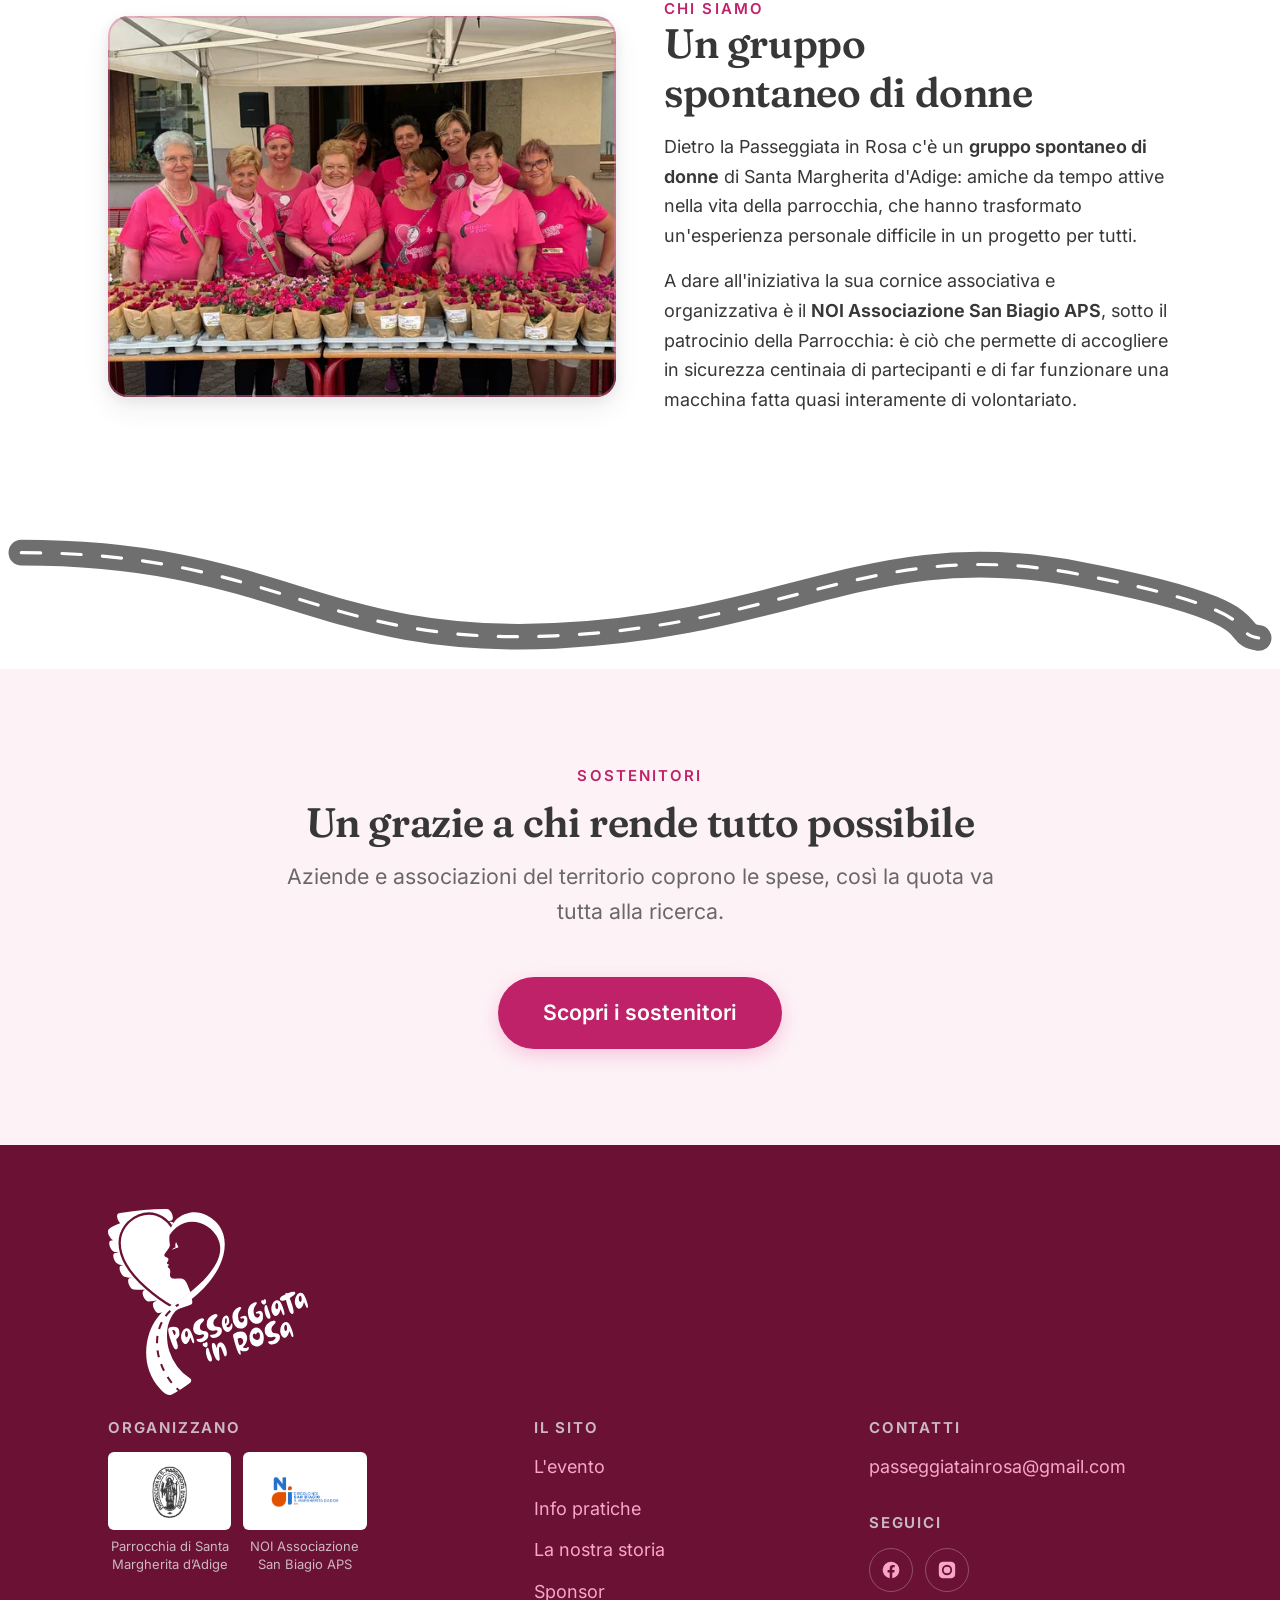
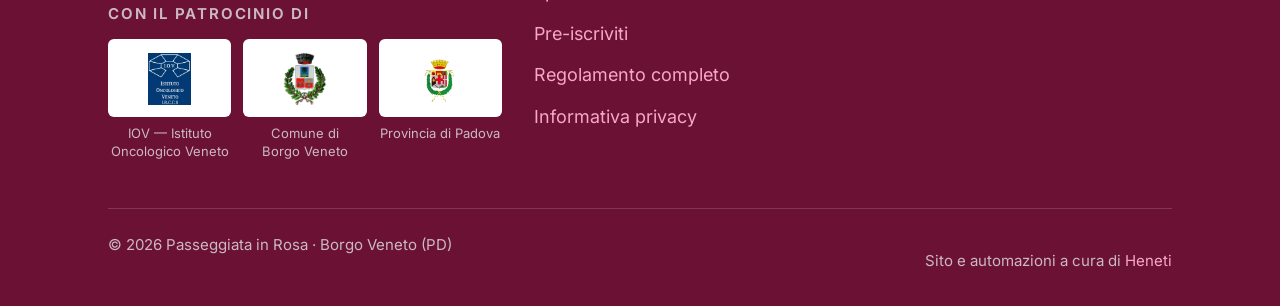
==== commit 90f5d1f8: "Aggiornamento data chiusura iscrizioni: 10 -> 12 settembre Le pre-iscrizioni online chiudono il 12 s" ====
--- a/index.html
+++ b/index.html
@@ -355,7 +355,7 @@
             <strong>codice QR</strong>. Il giorno dell'evento lo presenti al
             banco per ritirare il gadget e versare la quota.
           </p>
-          <p><span class="scadenza">Entro le 24:00 del 10 settembre 2026</span></p>
+          <p><span class="scadenza">Entro le 24:00 del 12 settembre 2026</span></p>
           <div>
             <a class="btn btn--primario" href="/iscrizione.html">Vai al modulo</a>
           </div>
@@ -654,7 +654,7 @@
 <!-- Barra sempre a portata di pollice: e' la ragione per cui questa pagina esiste. -->
 <div class="barra-pollice">
   <a class="btn btn--primario" href="/iscrizione.html">Pre-iscriviti</a>
-  <span class="barra-pollice__nota">Online entro il 10 settembre · 8 € a persona</span>
+  <span class="barra-pollice__nota">Online entro il 12 settembre · 8 € a persona</span>
 </div>
 
 <!-- Navigazione mobile: overlay a tutta pagina, voci grandi e ben distanziate.
@@ -677,7 +677,7 @@
 
   <div class="menu__piede">
     <a class="btn btn--primario btn--grande" href="/iscrizione.html">Pre-iscriviti</a>
-    <p>Online entro il 10 settembre &middot; 8 &euro; a persona</p>
+    <p>Online entro il 12 settembre &middot; 8 &euro; a persona</p>
   </div>
 </dialog>
 
--- a/assets/css/base.css
+++ b/assets/css/base.css
@@ -159,6 +159,13 @@
 }
 
 button { background: none; border: none; }
+
+/* L'attributo hidden deve nascondere DAVVERO. Lo stile del browser e' solo
+   `display: none`, quindi qualunque nostra regola che imposti display — per
+   esempio `.campo { display: grid }` — lo scavalca e l'elemento resta a
+   video pur essendo marcato nascosto. E' un errore silenzioso e insidioso:
+   il codice sembra corretto e l'interfaccia mostra cose che non dovrebbe. */
+[hidden] { display: none !important; }
 
 p,
 li,
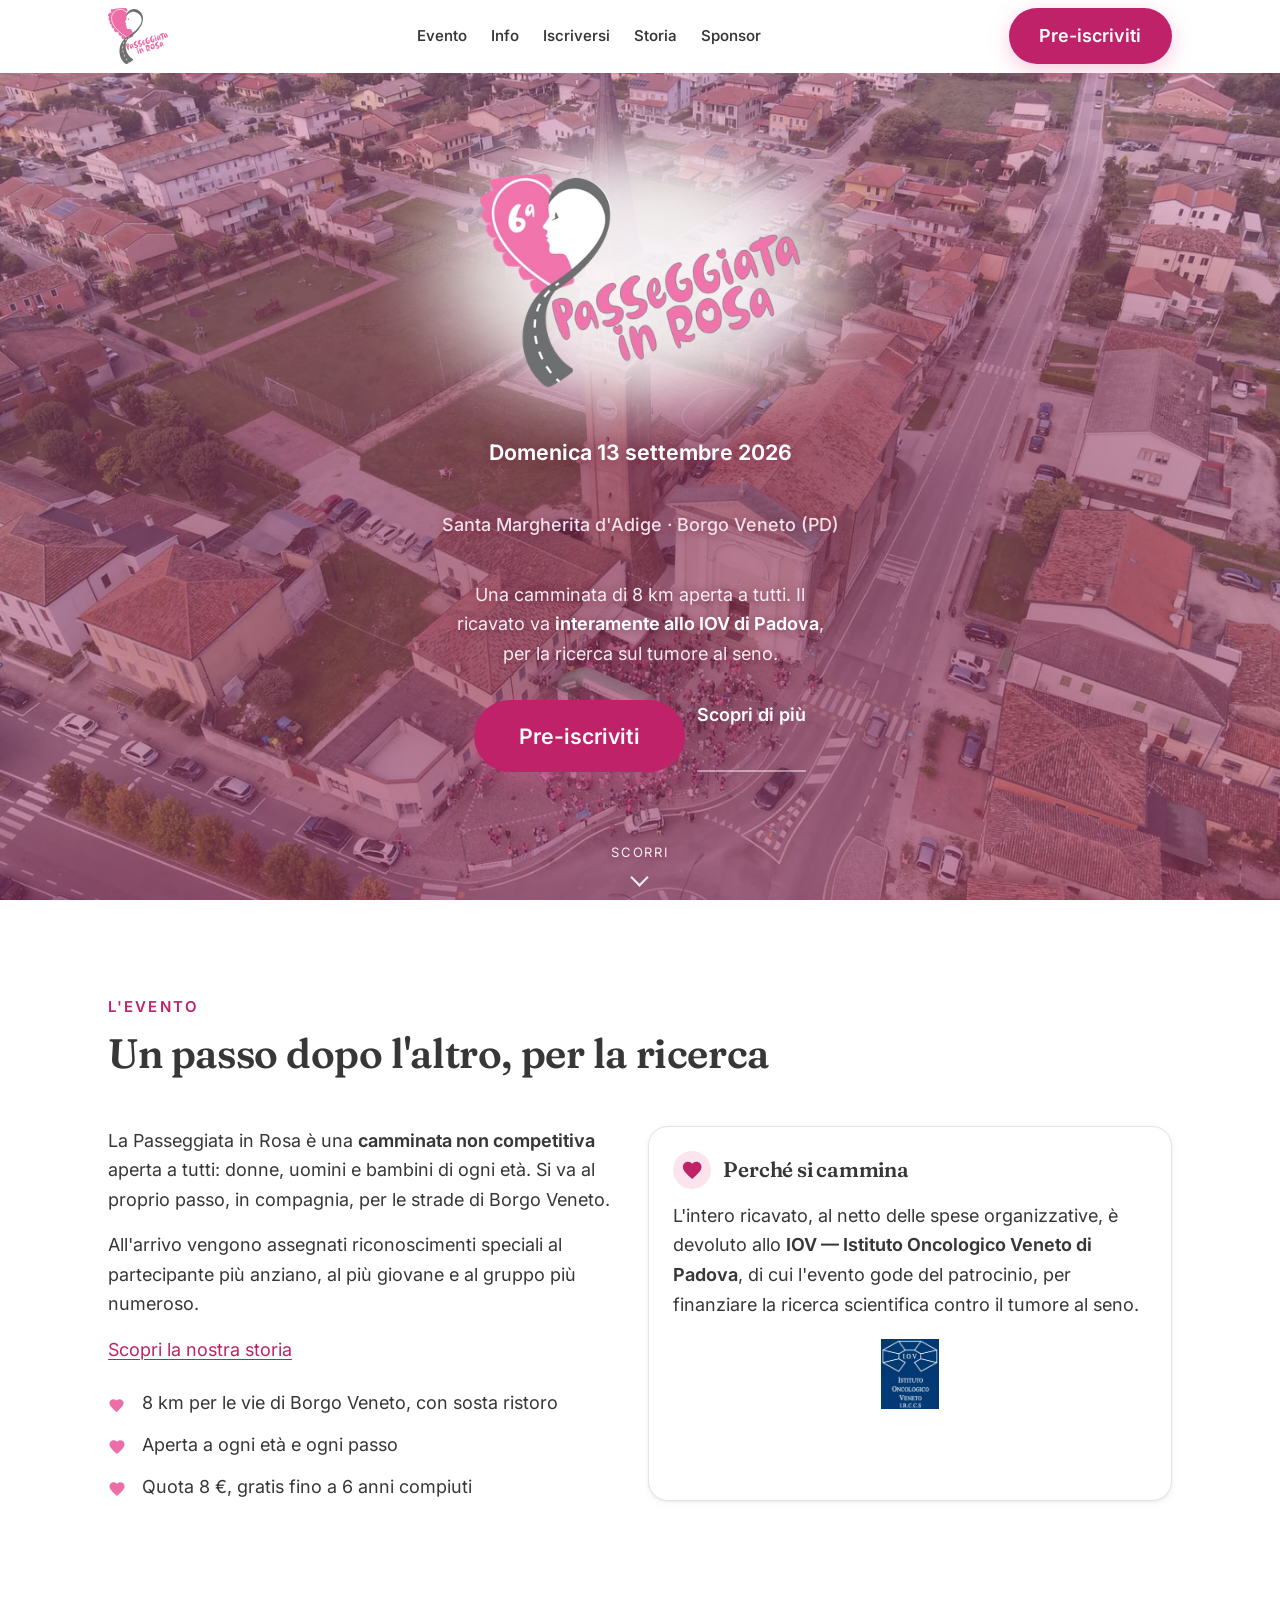
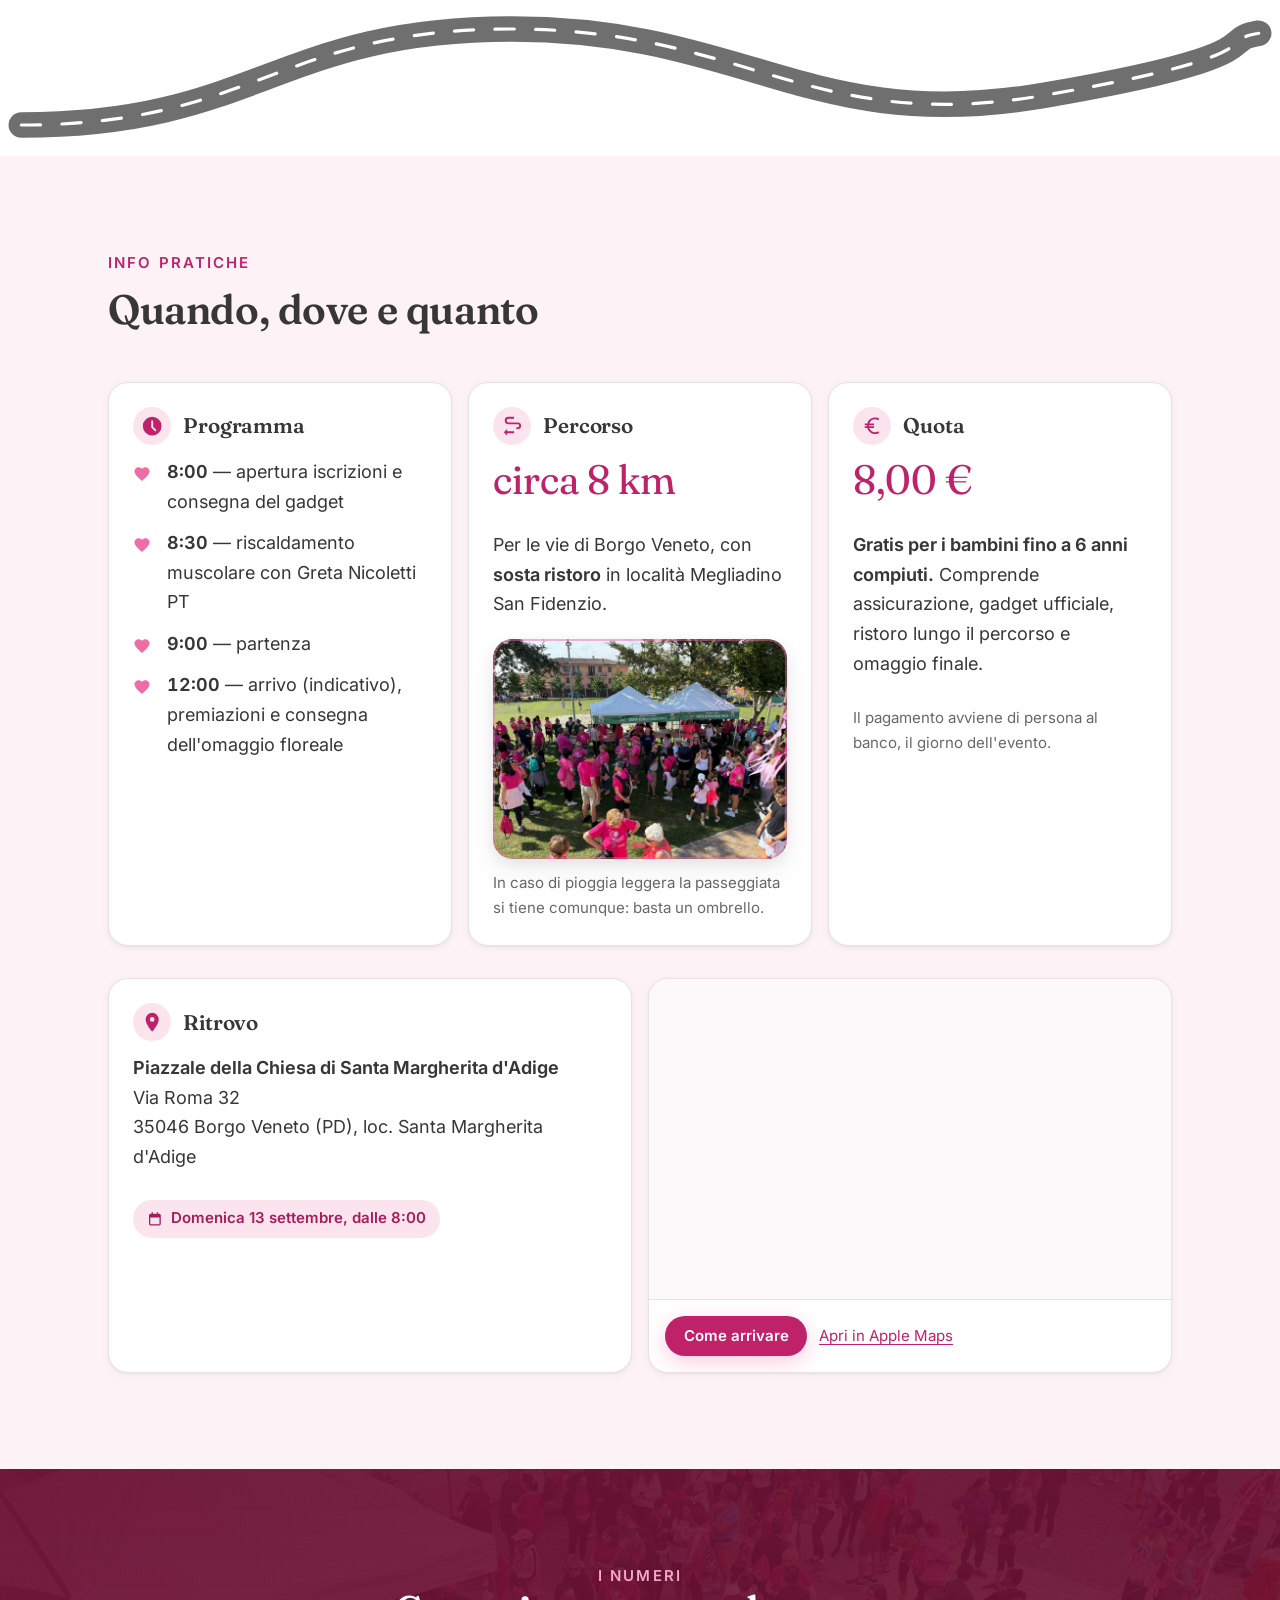
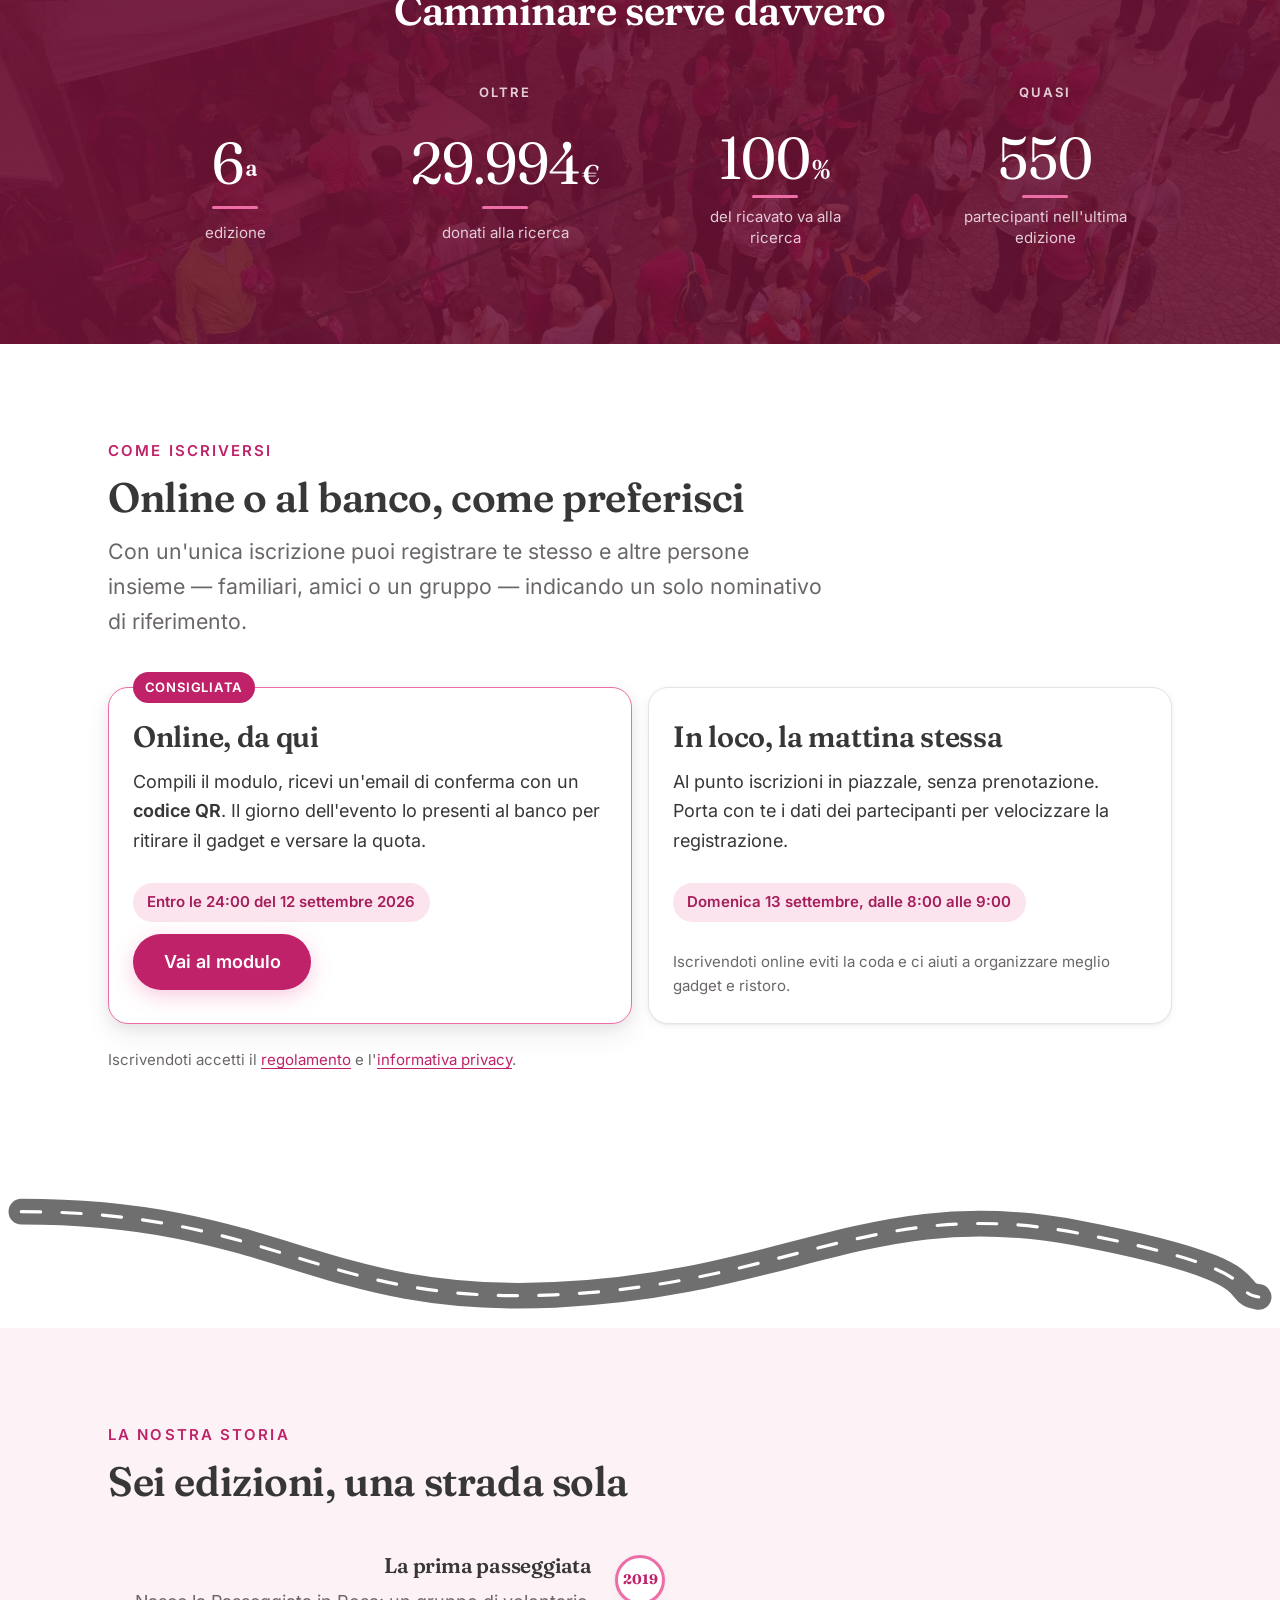
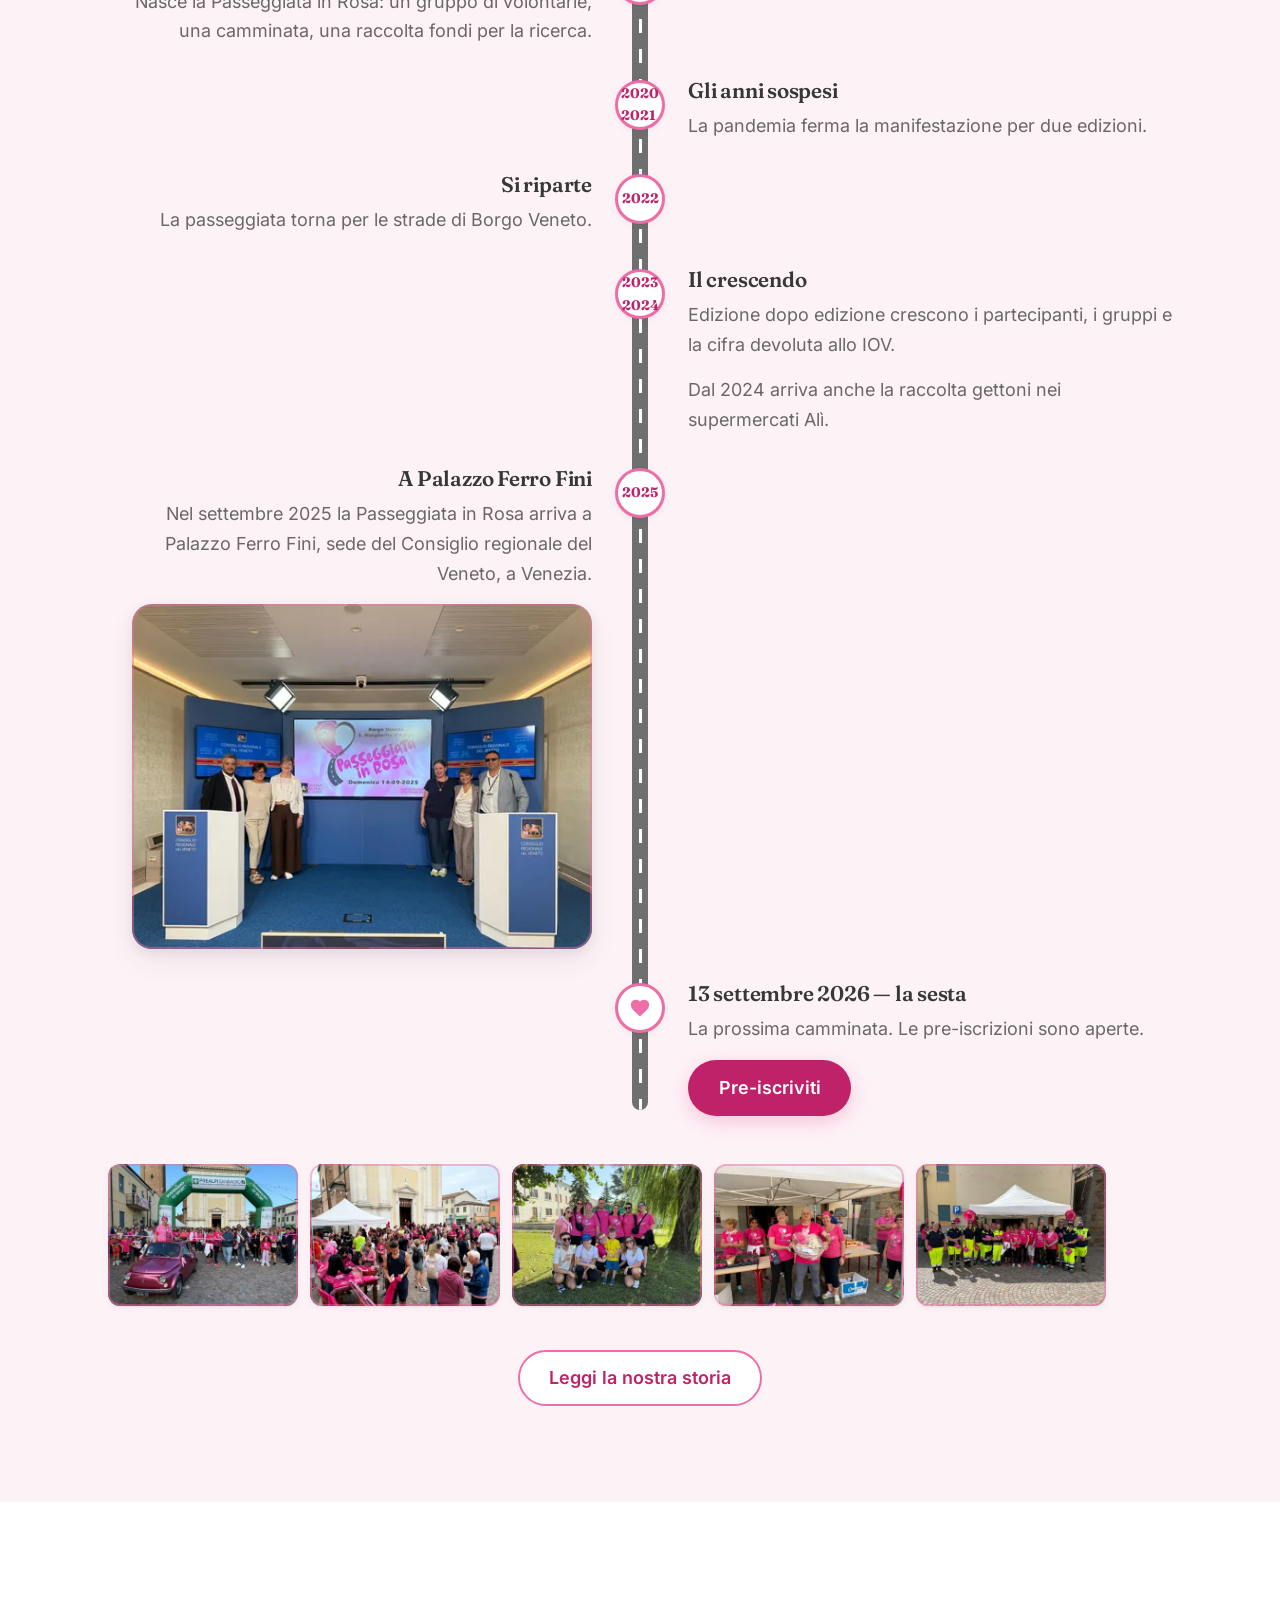
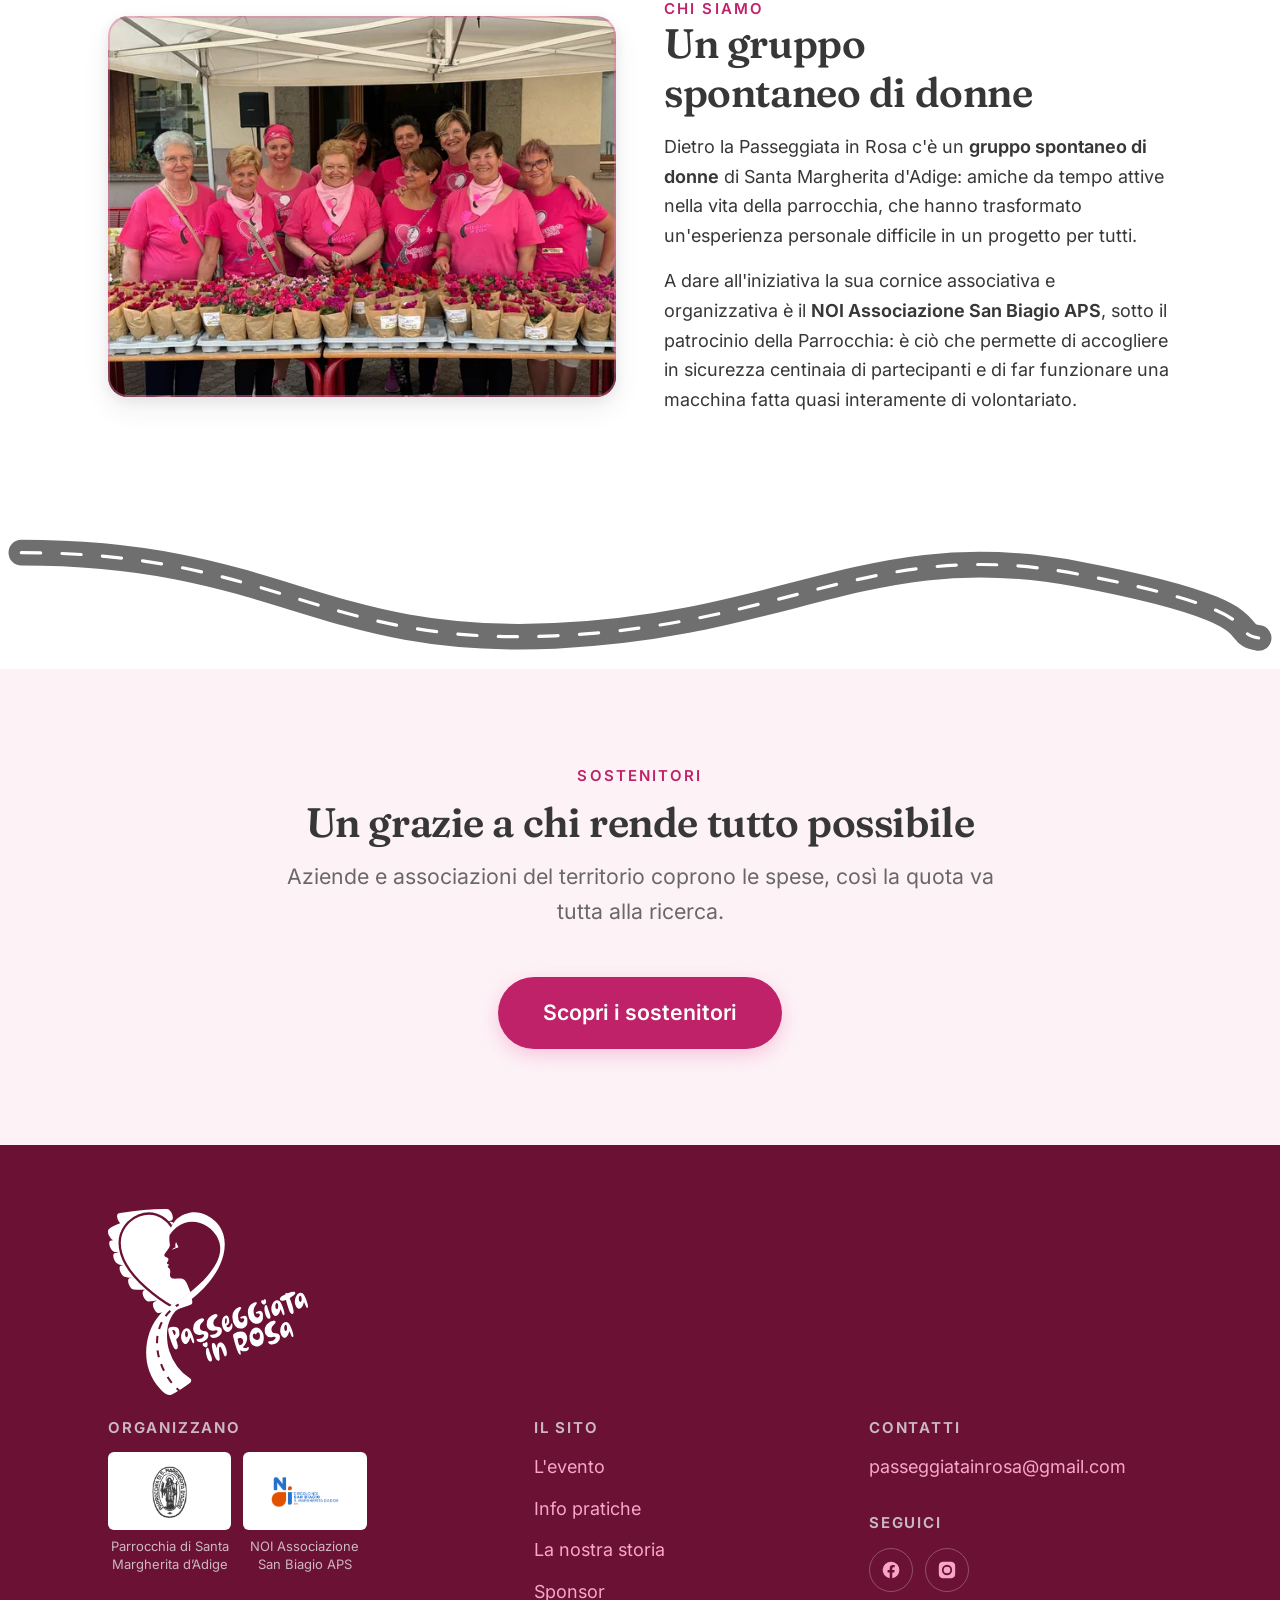
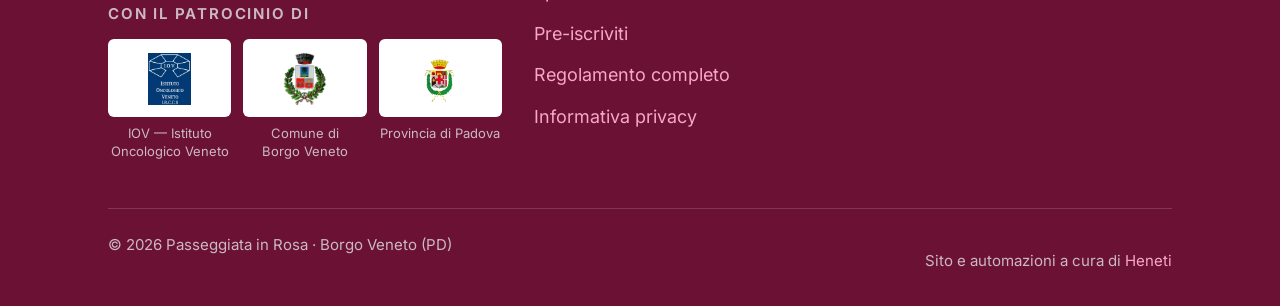
==== commit 39aaf70f: "SEO: dati strutturati WebSite ed Event nella homepage Co-Authored-By: Claude Opus 5 (1M context) <no" ====
--- a/index.html
+++ b/index.html
@@ -24,6 +24,60 @@
 <meta property="og:image" content="https://passeggiatainrosa.it/assets/img/og-image.jpg">
 <meta name="twitter:card" content="summary_large_image">
 <meta name="twitter:title" content="Passeggiata in Rosa — Camminata benefica · 13 settembre 2026">
+
+<!-- Dati strutturati. Il primo dice a Google come si chiama il sito, cosi'
+     nei risultati compare "Passeggiata in Rosa" al posto del dominio nudo;
+     il secondo descrive l'evento. Stanno solo qui, sulla homepage: ripetuti
+     su ogni pagina direbbero a Google che ci sono sei eventi diversi.
+     I valori ricalcano quelli scritti nella pagina (ritrovo, orari, quota):
+     se cambiano li', vanno cambiati anche qui. -->
+<script type="application/ld+json">
+{
+  "@context": "https://schema.org",
+  "@type": "WebSite",
+  "name": "Passeggiata in Rosa",
+  "url": "https://passeggiatainrosa.it/"
+}
+</script>
+
+<script type="application/ld+json">
+{
+  "@context": "https://schema.org",
+  "@type": "Event",
+  "name": "6ª Passeggiata in Rosa",
+  "description": "Camminata non competitiva di 8 km a Borgo Veneto (PD). Il ricavato è interamente devoluto allo IOV di Padova per la ricerca sul tumore al seno.",
+  "startDate": "2026-09-13T09:00:00+02:00",
+  "endDate": "2026-09-13T12:00:00+02:00",
+  "eventStatus": "https://schema.org/EventScheduled",
+  "eventAttendanceMode": "https://schema.org/OfflineEventAttendanceMode",
+  "location": {
+    "@type": "Place",
+    "name": "Piazzale della Chiesa di Santa Margherita d'Adige",
+    "address": {
+      "@type": "PostalAddress",
+      "streetAddress": "Via Roma 32",
+      "addressLocality": "Borgo Veneto",
+      "postalCode": "35046",
+      "addressRegion": "PD",
+      "addressCountry": "IT"
+    }
+  },
+  "image": "https://passeggiatainrosa.it/assets/img/og-image.jpg",
+  "organizer": {
+    "@type": "Organization",
+    "name": "NOI Associazione San Biagio APS",
+    "url": "https://passeggiatainrosa.it/"
+  },
+  "offers": {
+    "@type": "Offer",
+    "price": "8",
+    "priceCurrency": "EUR",
+    "availability": "https://schema.org/InStock",
+    "url": "https://passeggiatainrosa.it/iscrizione.html",
+    "validThrough": "2026-09-12T23:59:00+02:00"
+  }
+}
+</script>
 
 <link rel="preload" as="font" type="font/woff2" href="/assets/fonts/inter-latin-variable.woff2" crossorigin>
 <link rel="preload" as="image" fetchpriority="high"
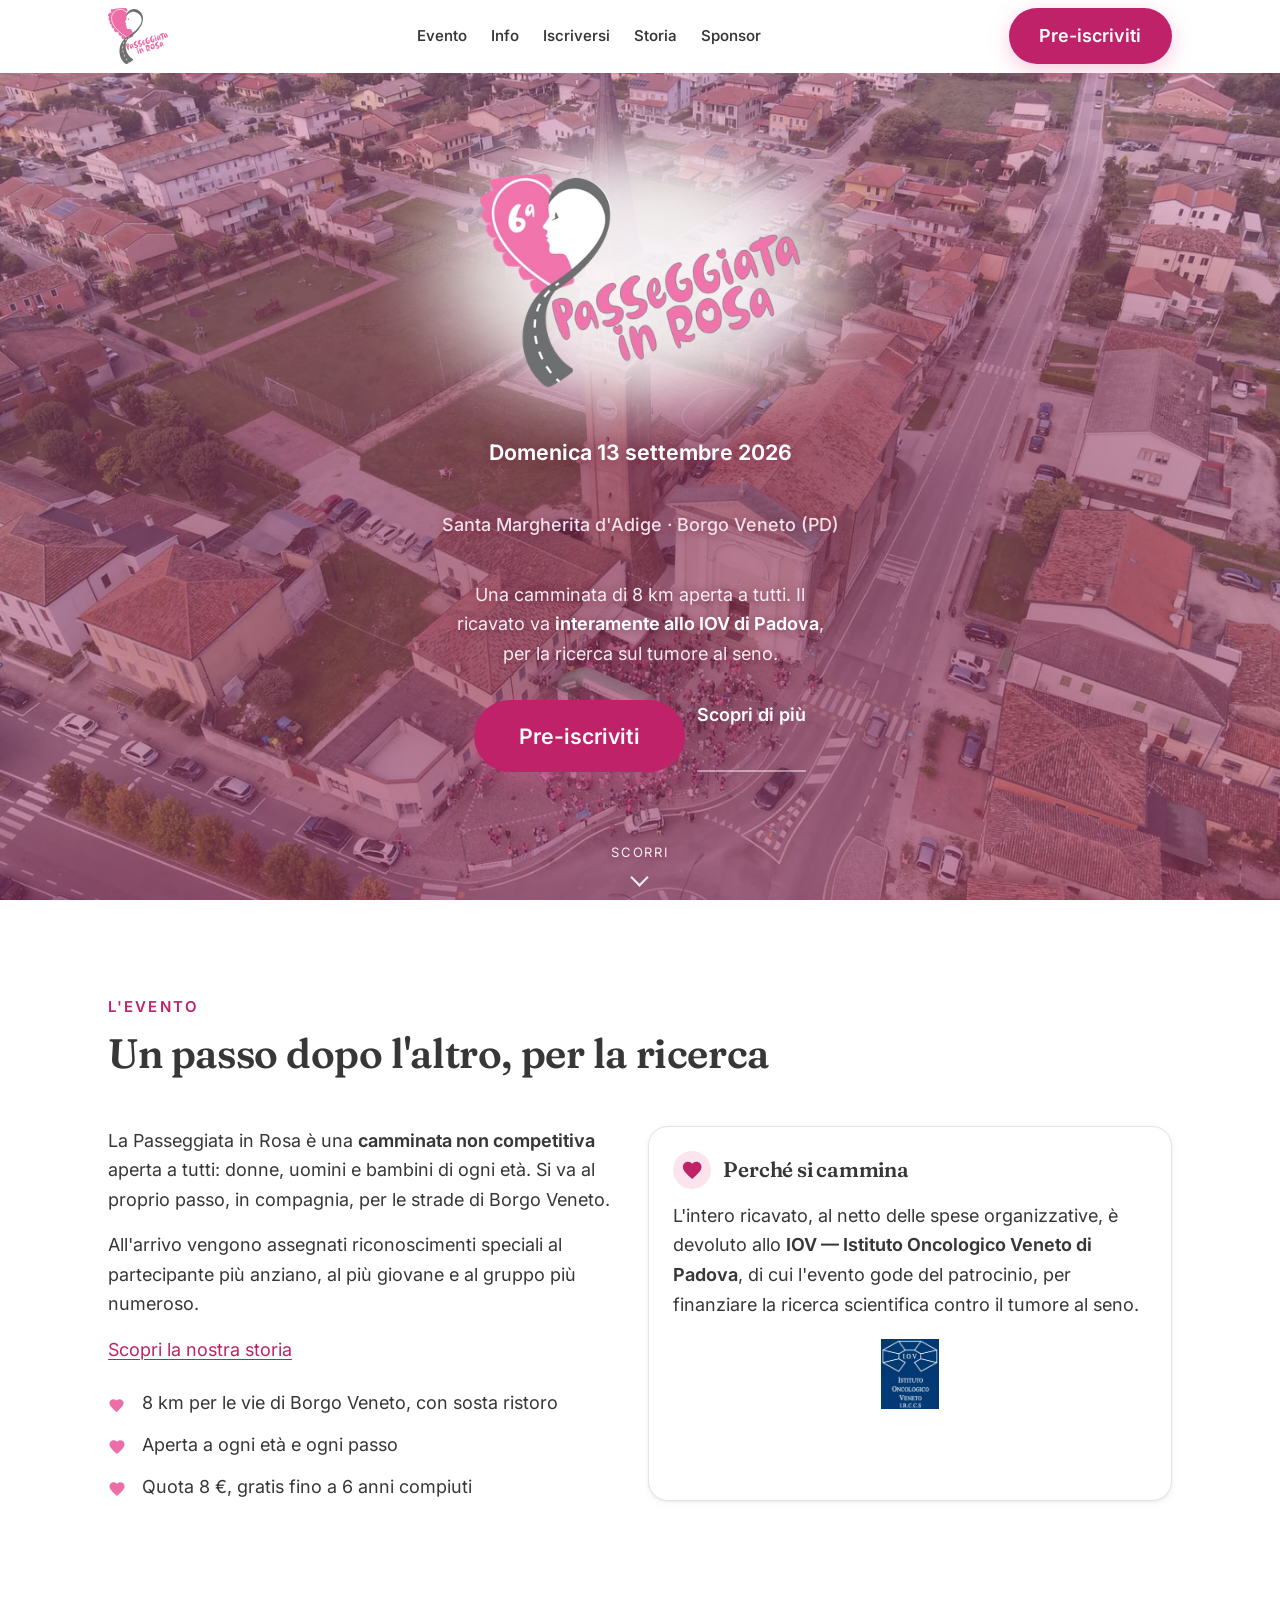
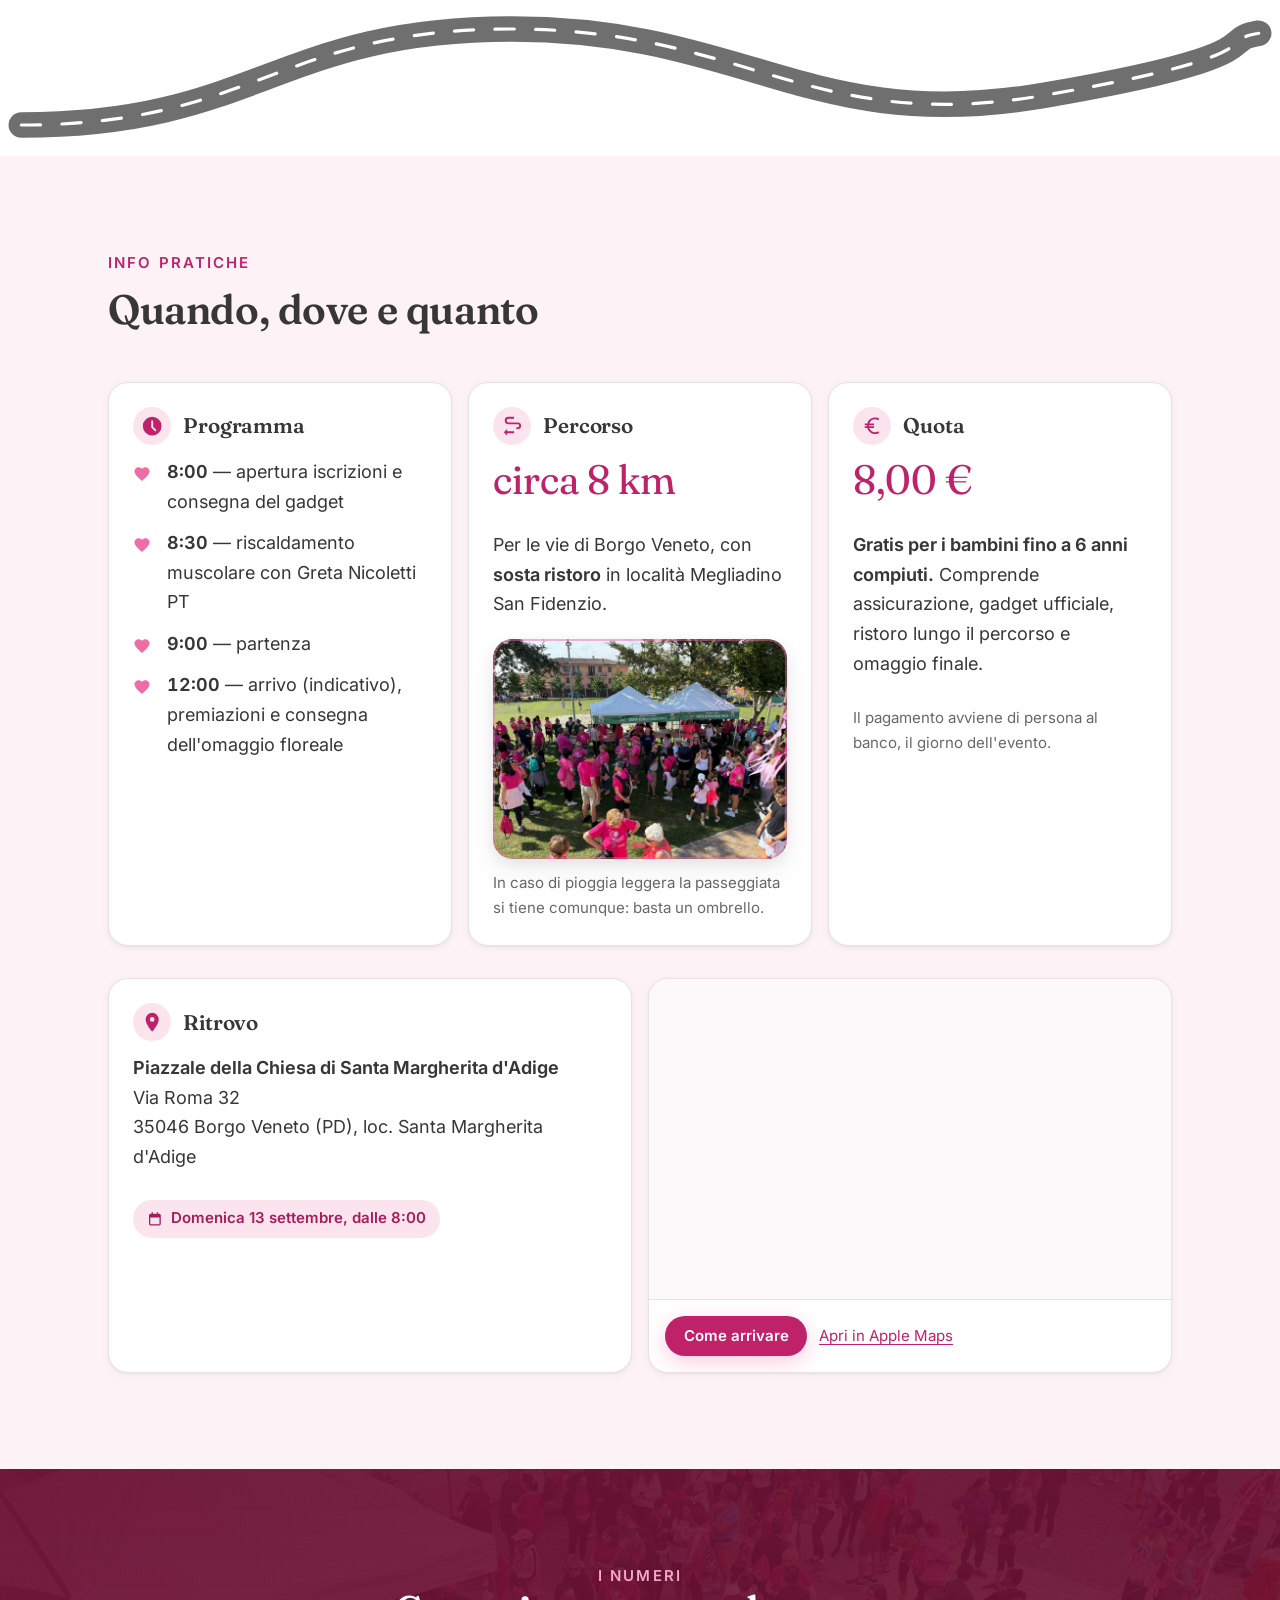
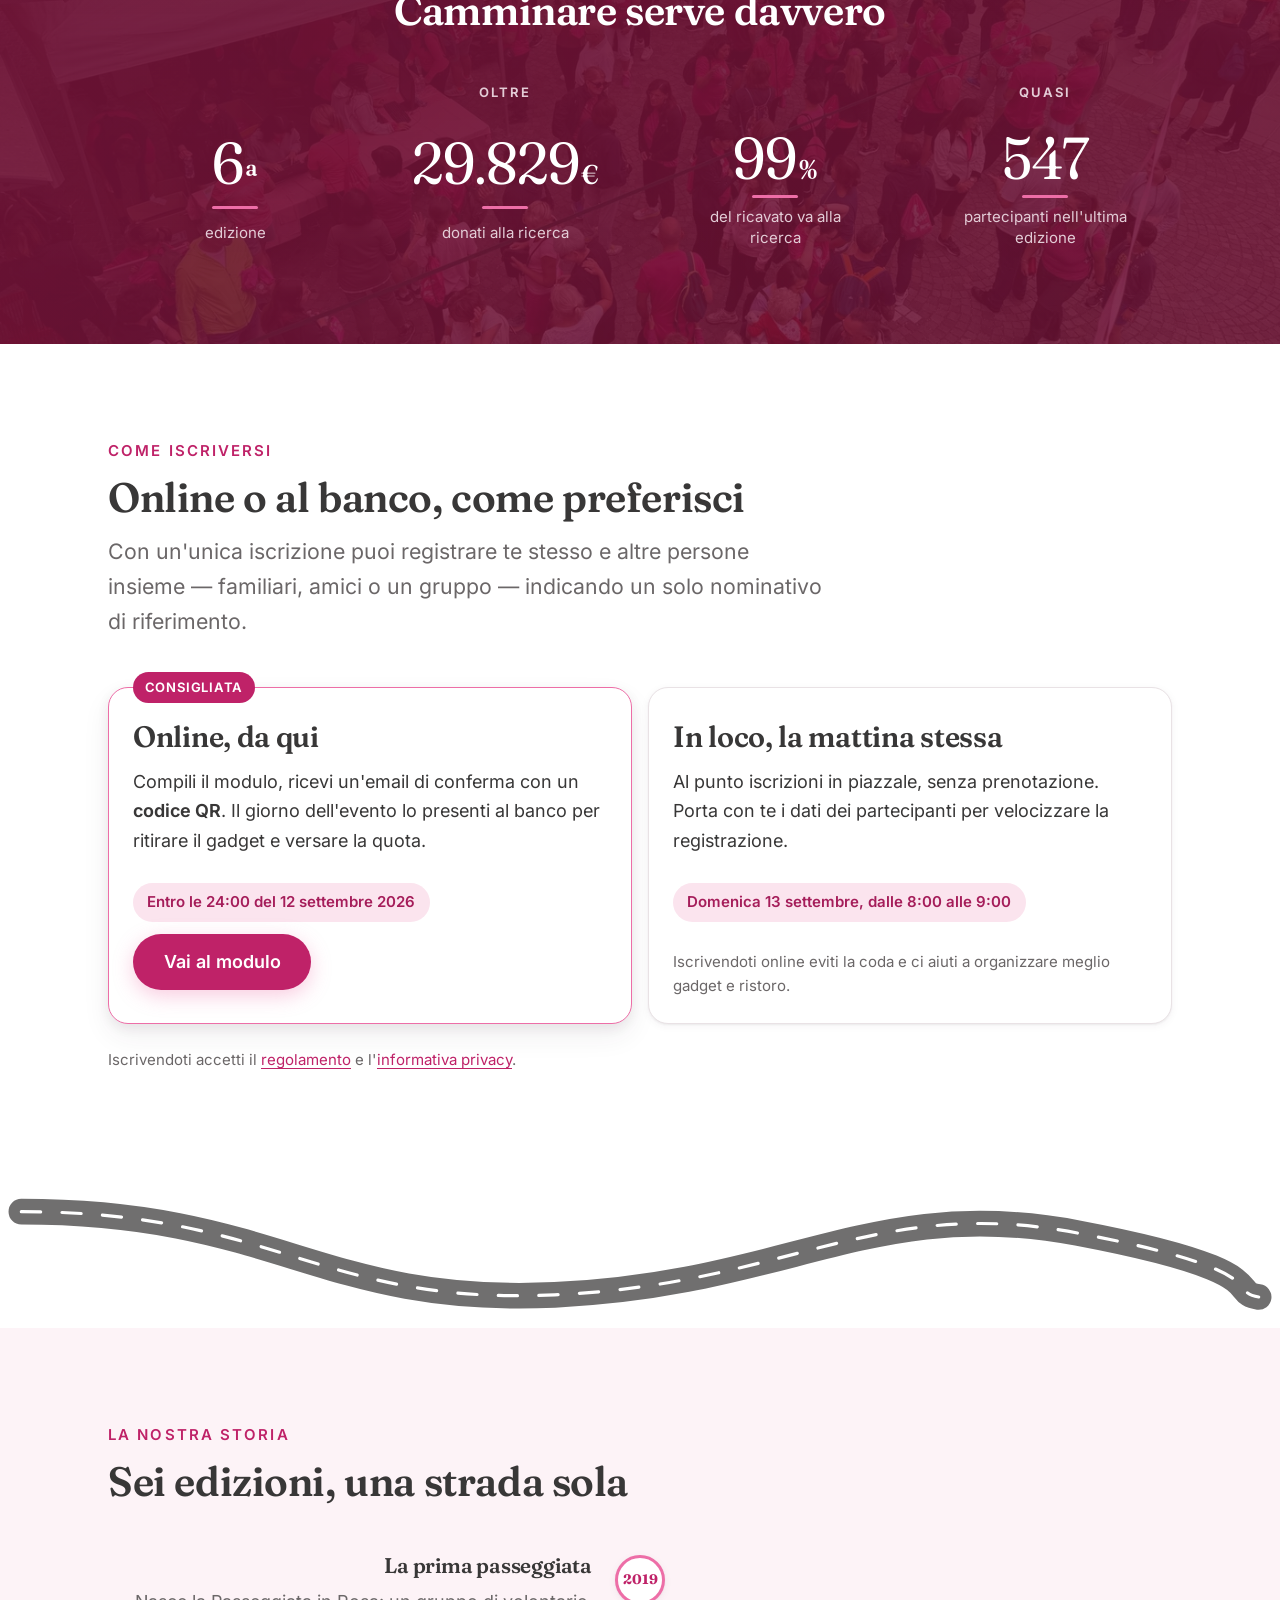
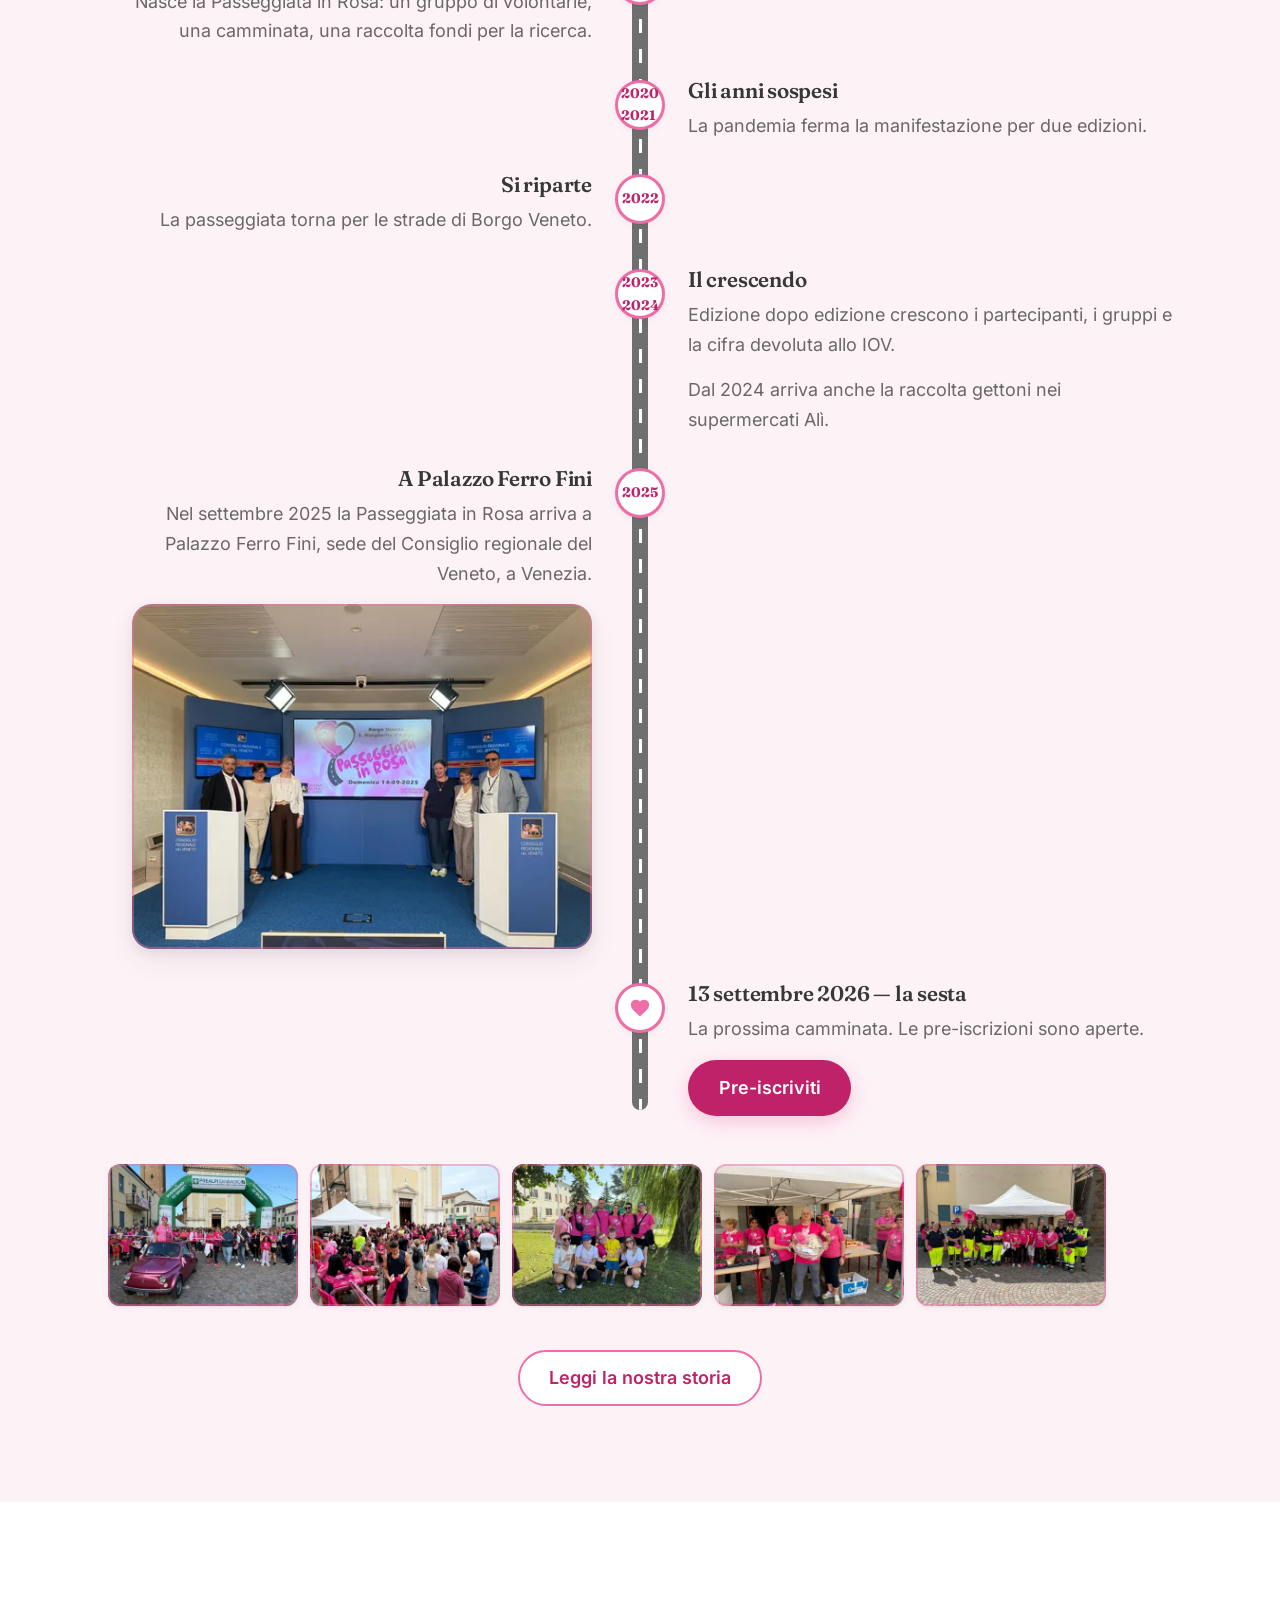
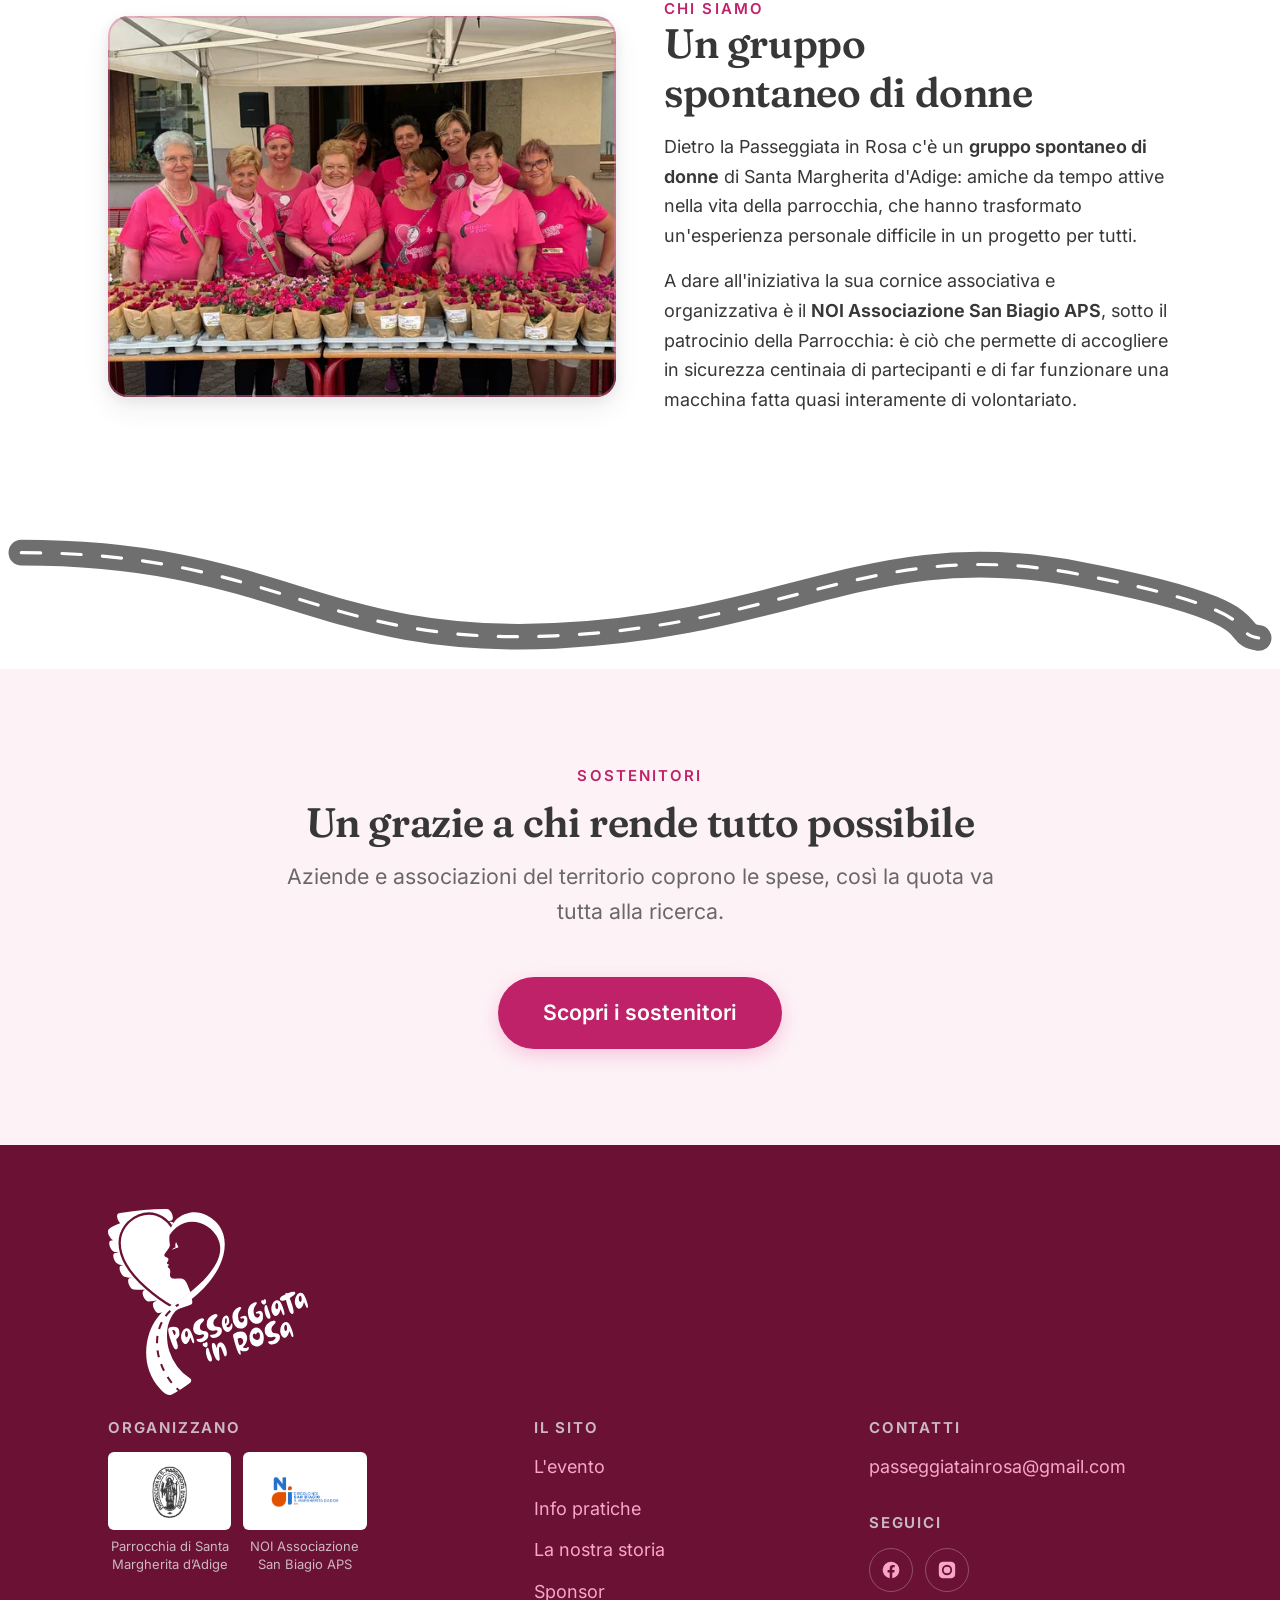
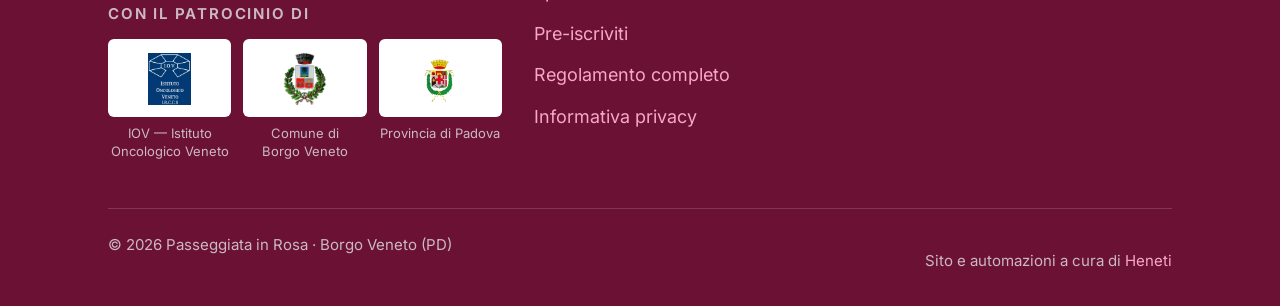
==== commit a52f7594: "SEO: canonical e og:url agli URL senza .html, coerenti con sitemap e redirect Co-Authored-By: Claude" ====
--- a/index.html
+++ b/index.html
@@ -73,7 +73,7 @@
     "price": "8",
     "priceCurrency": "EUR",
     "availability": "https://schema.org/InStock",
-    "url": "https://passeggiatainrosa.it/iscrizione.html",
+    "url": "https://passeggiatainrosa.it/iscrizione",
     "validThrough": "2026-09-12T23:59:00+02:00"
   }
 }
